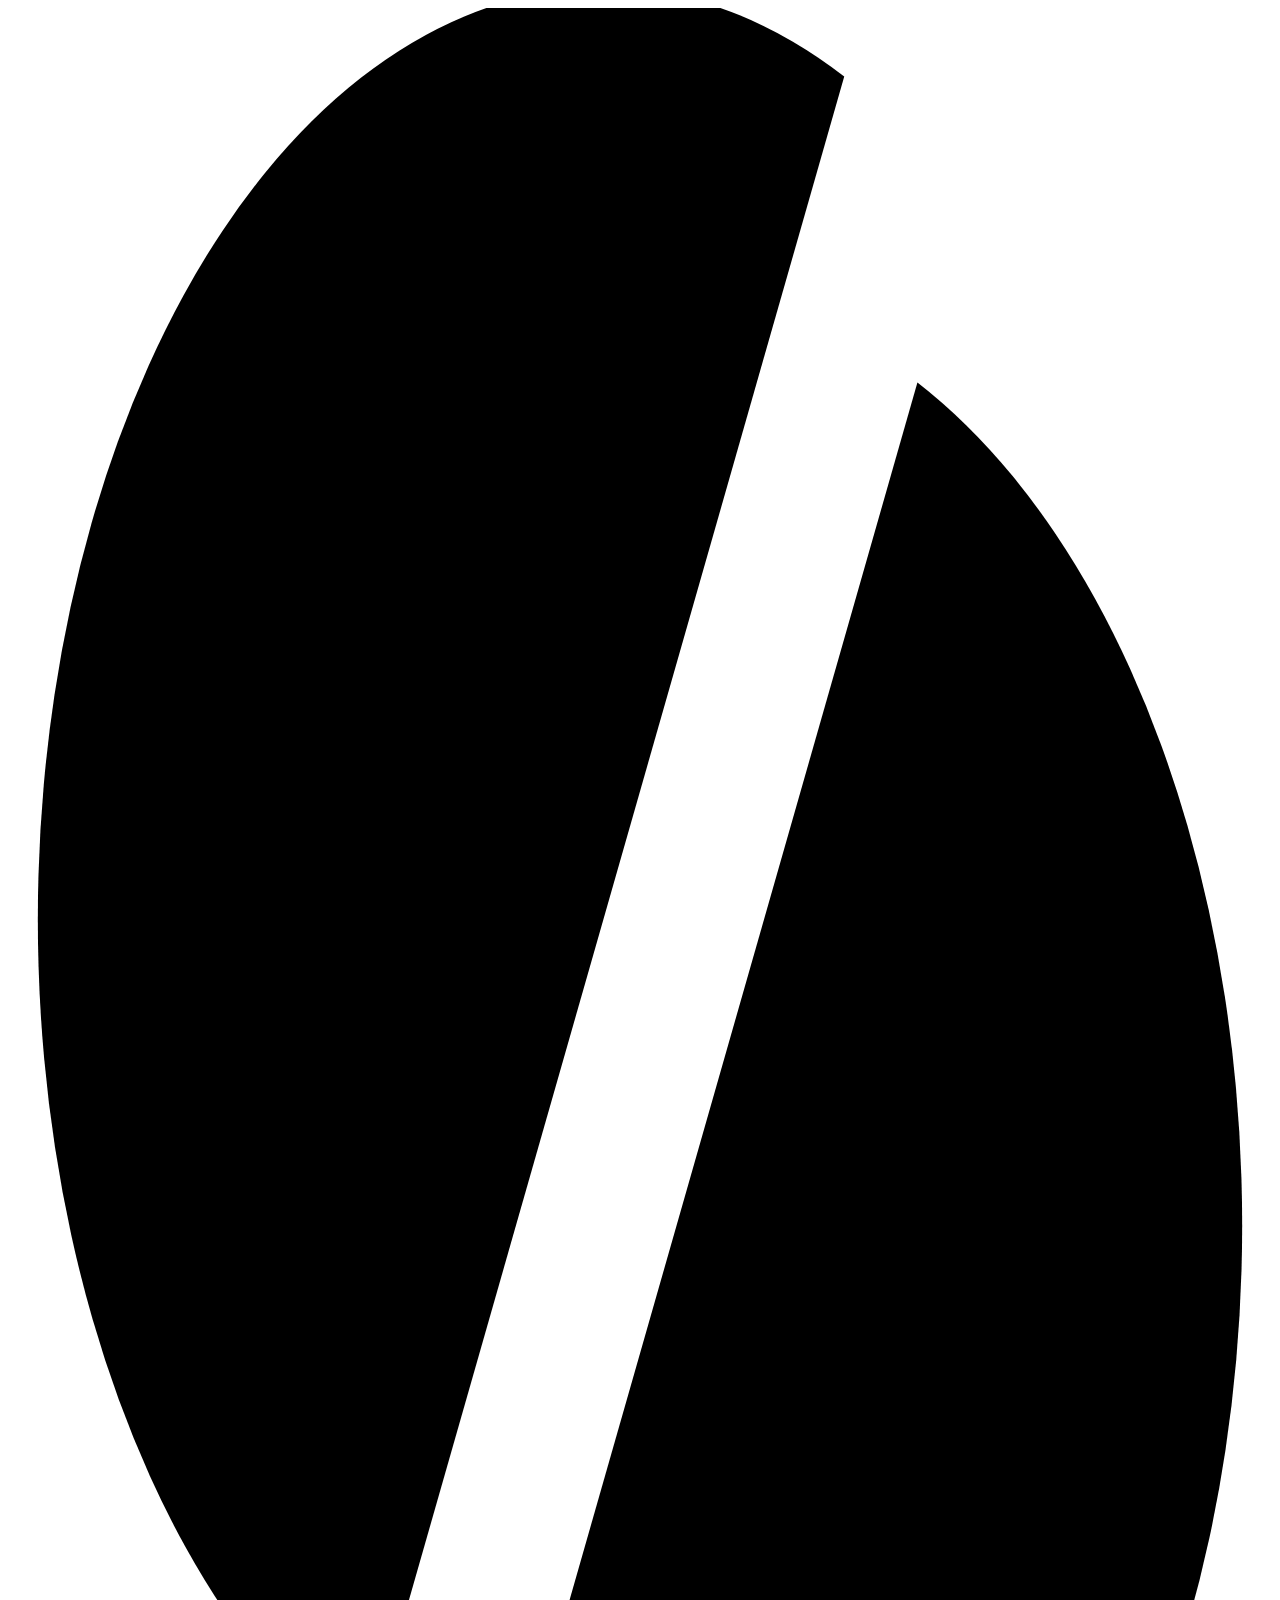
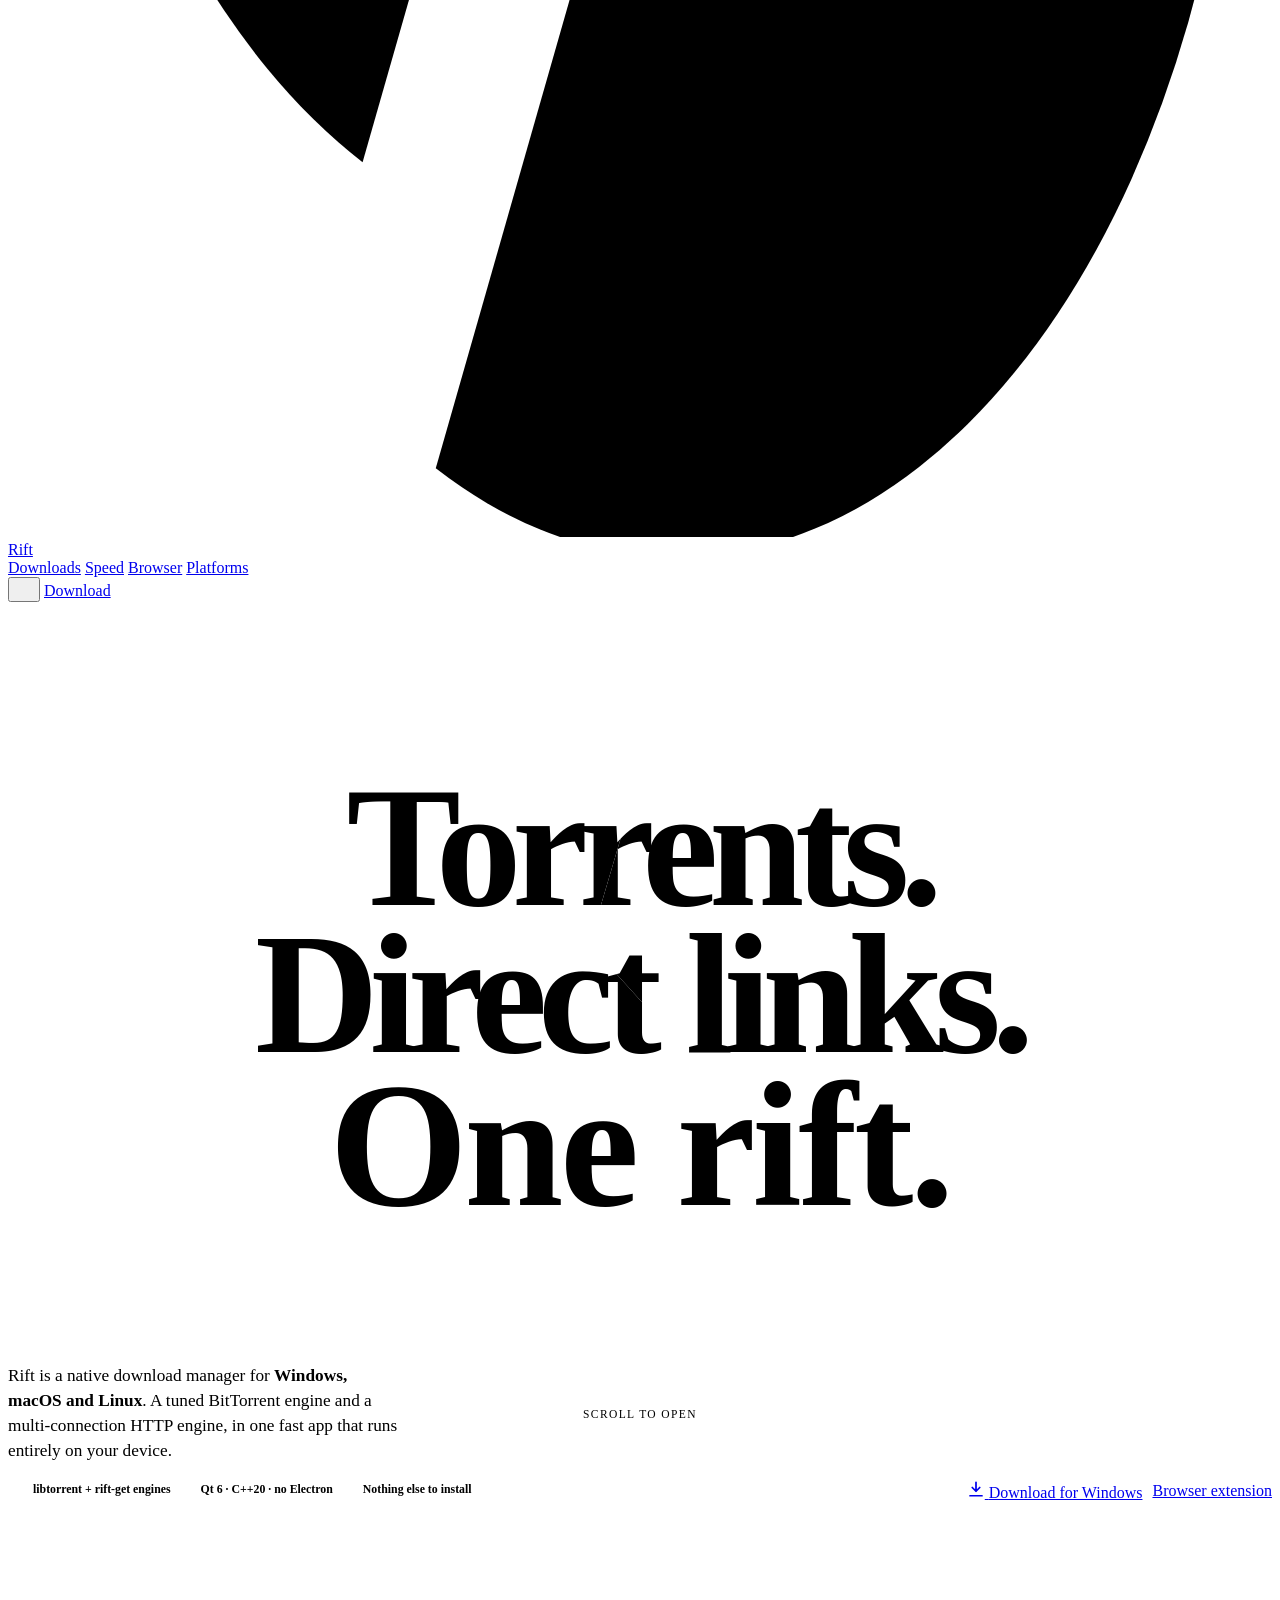
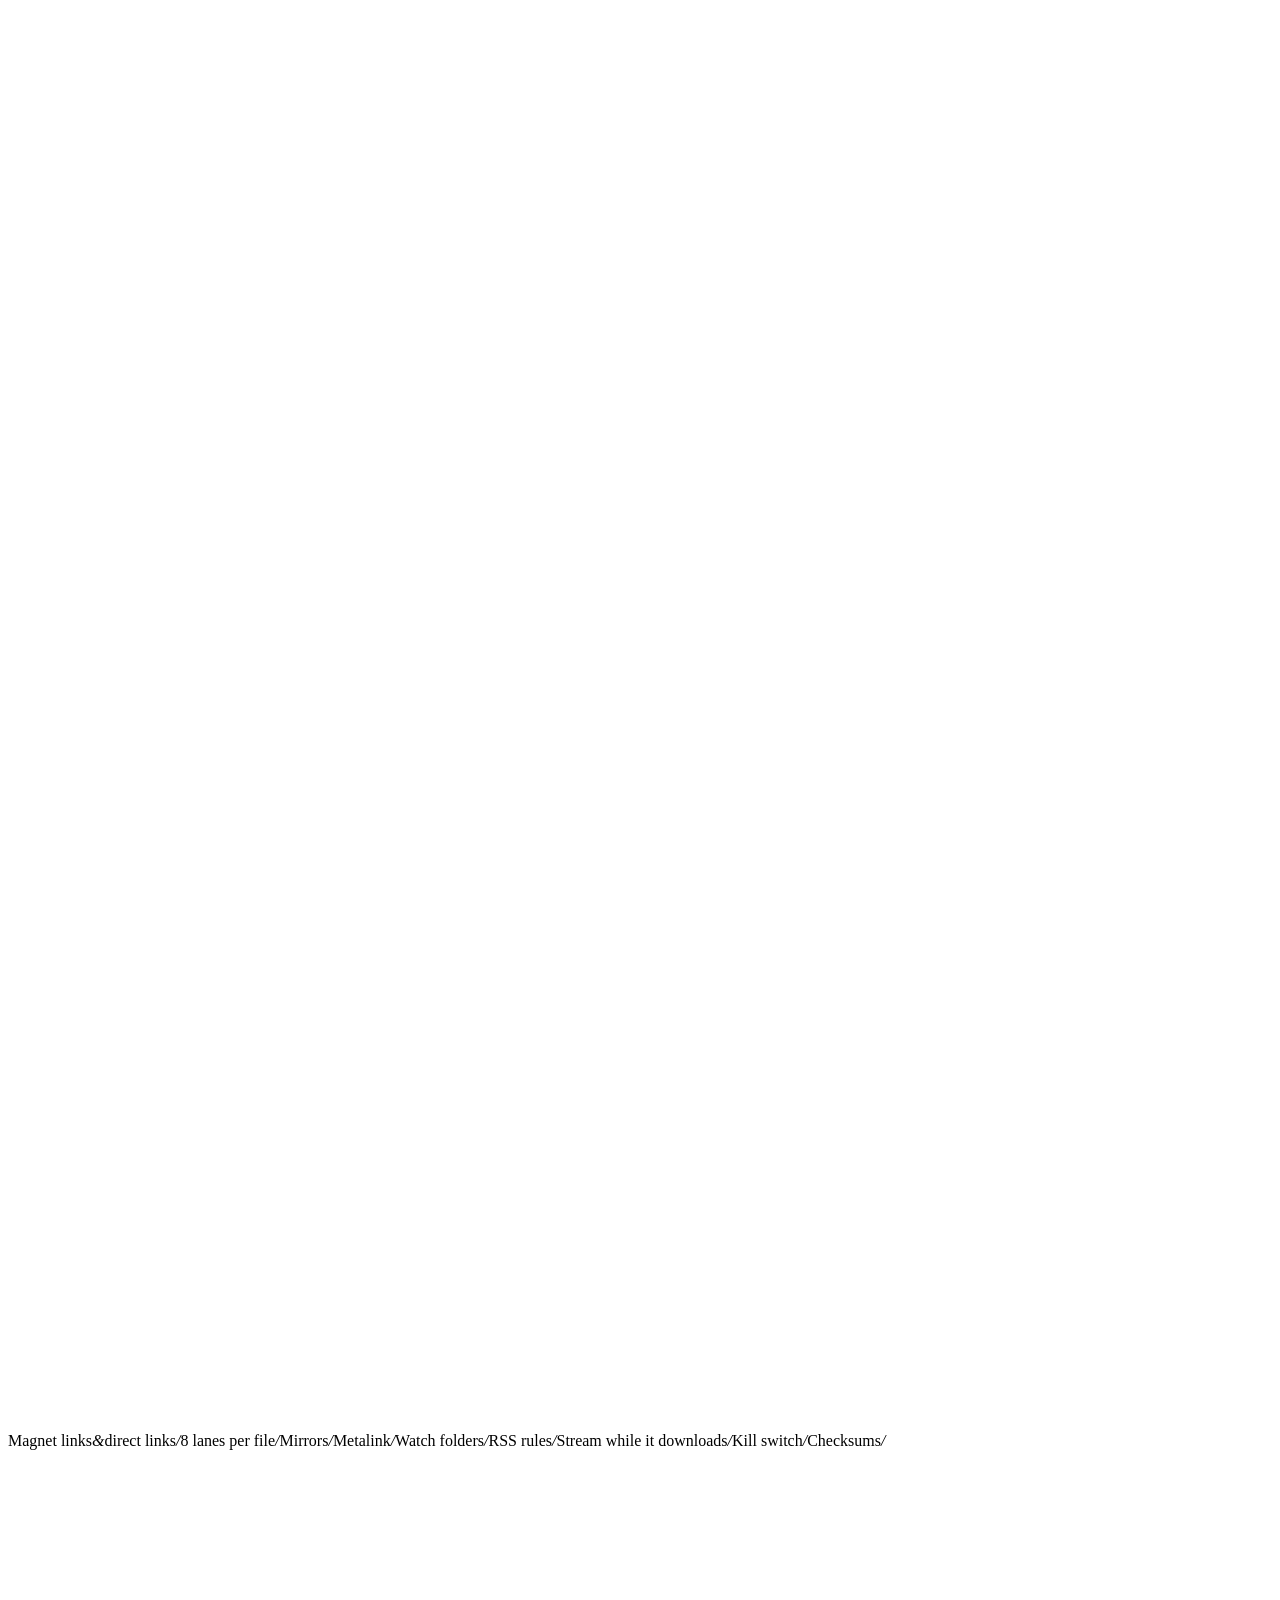
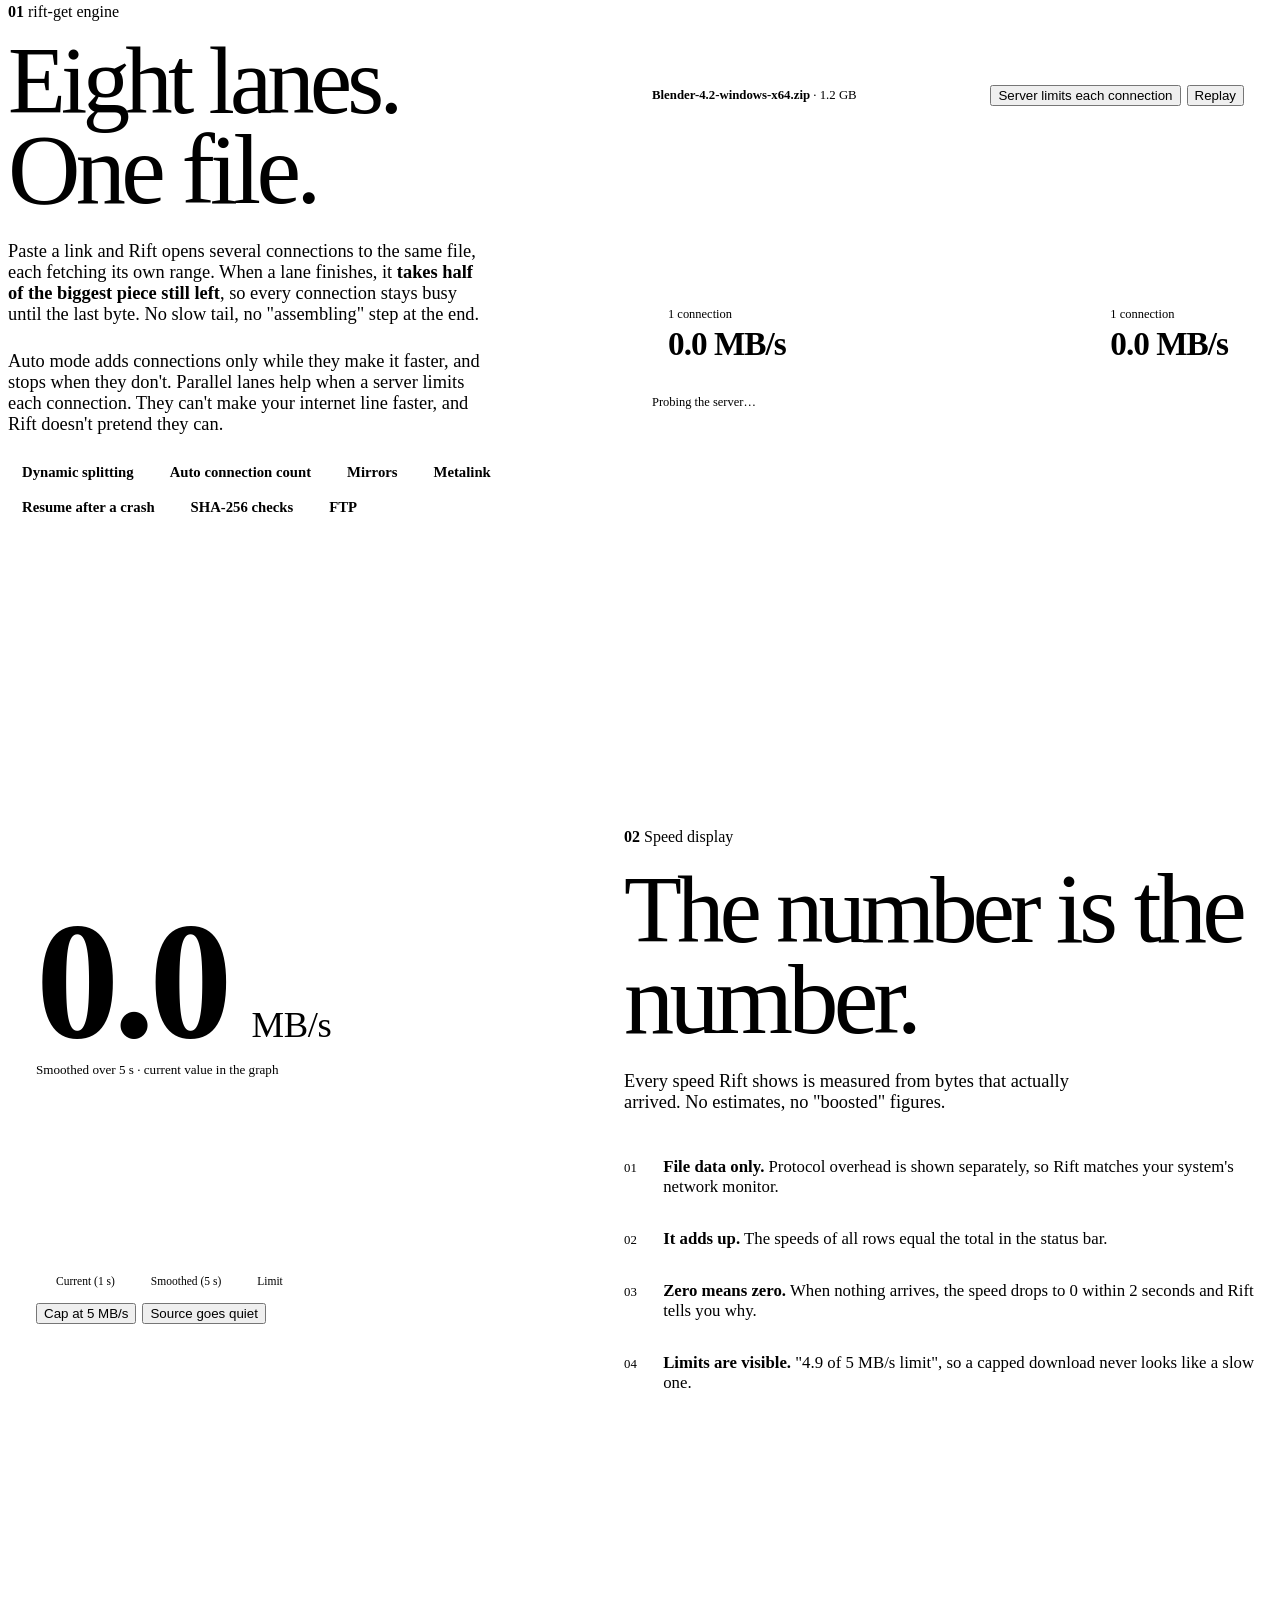
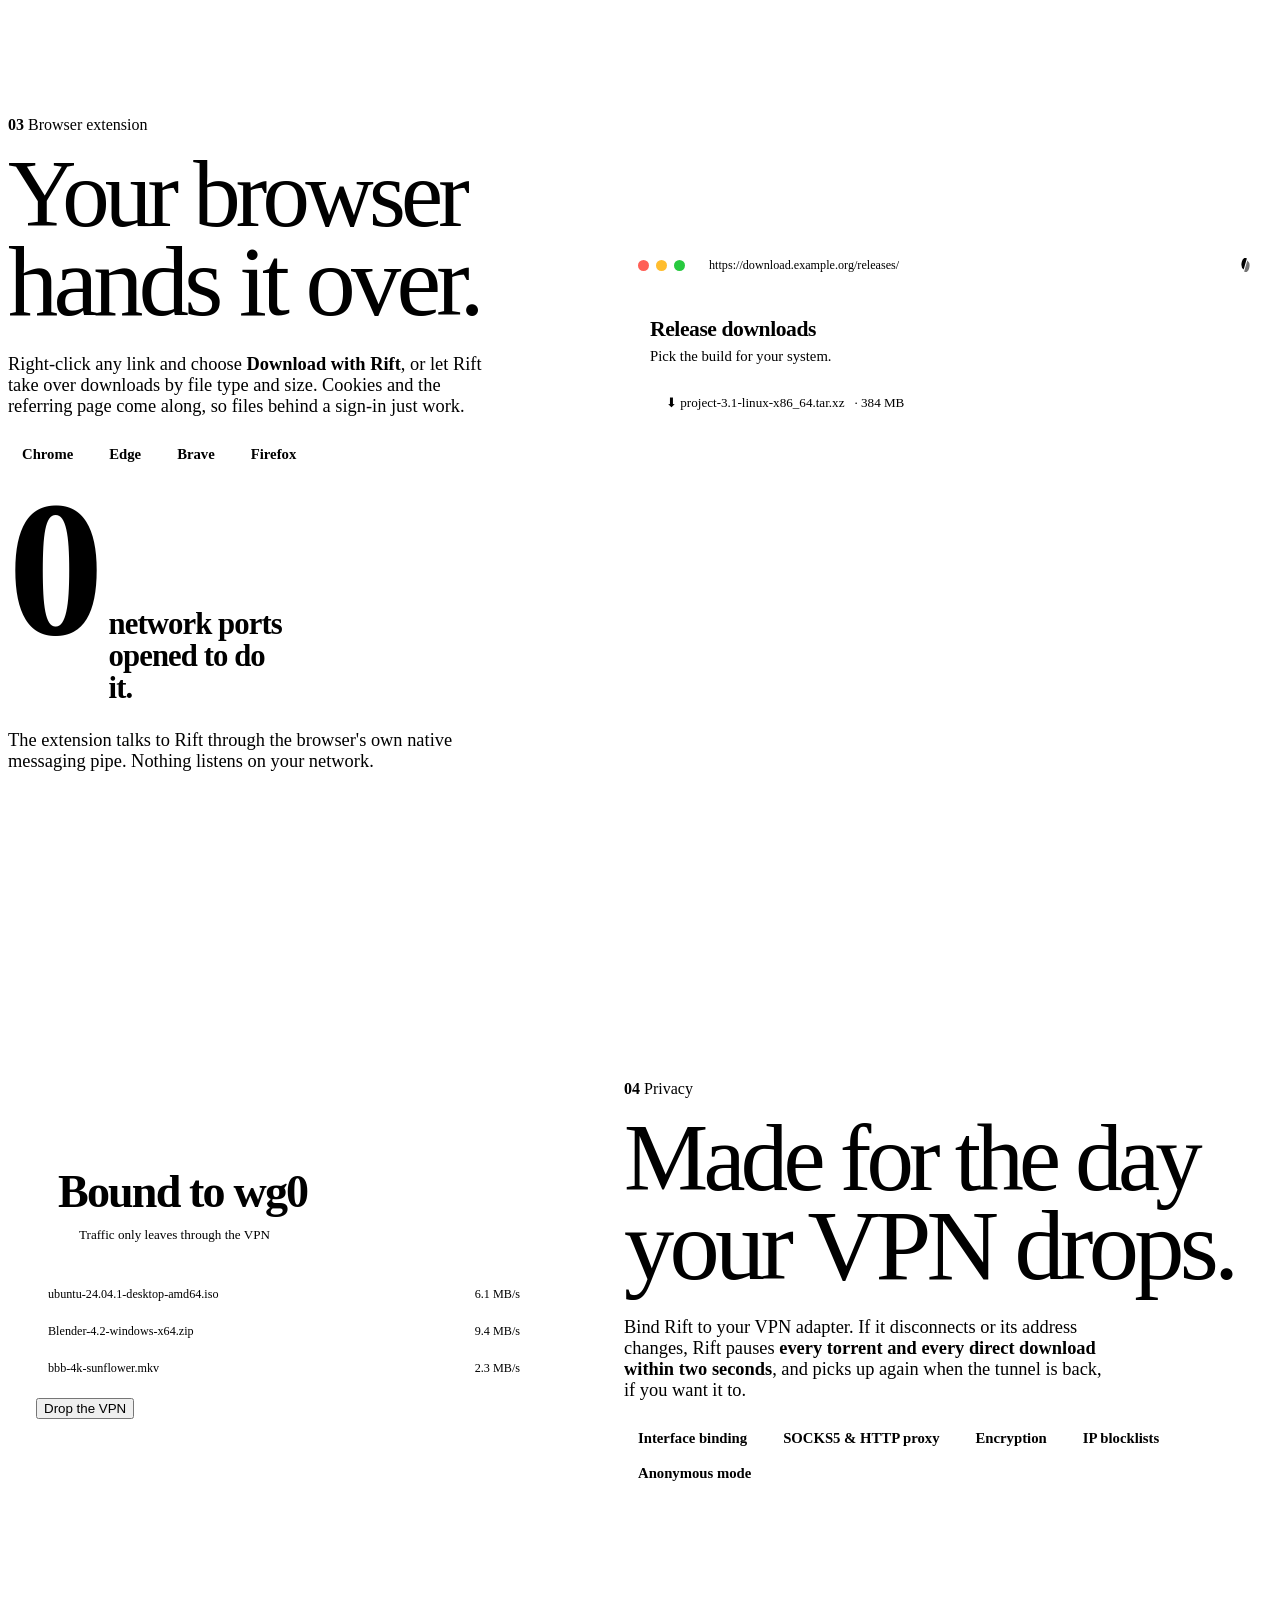
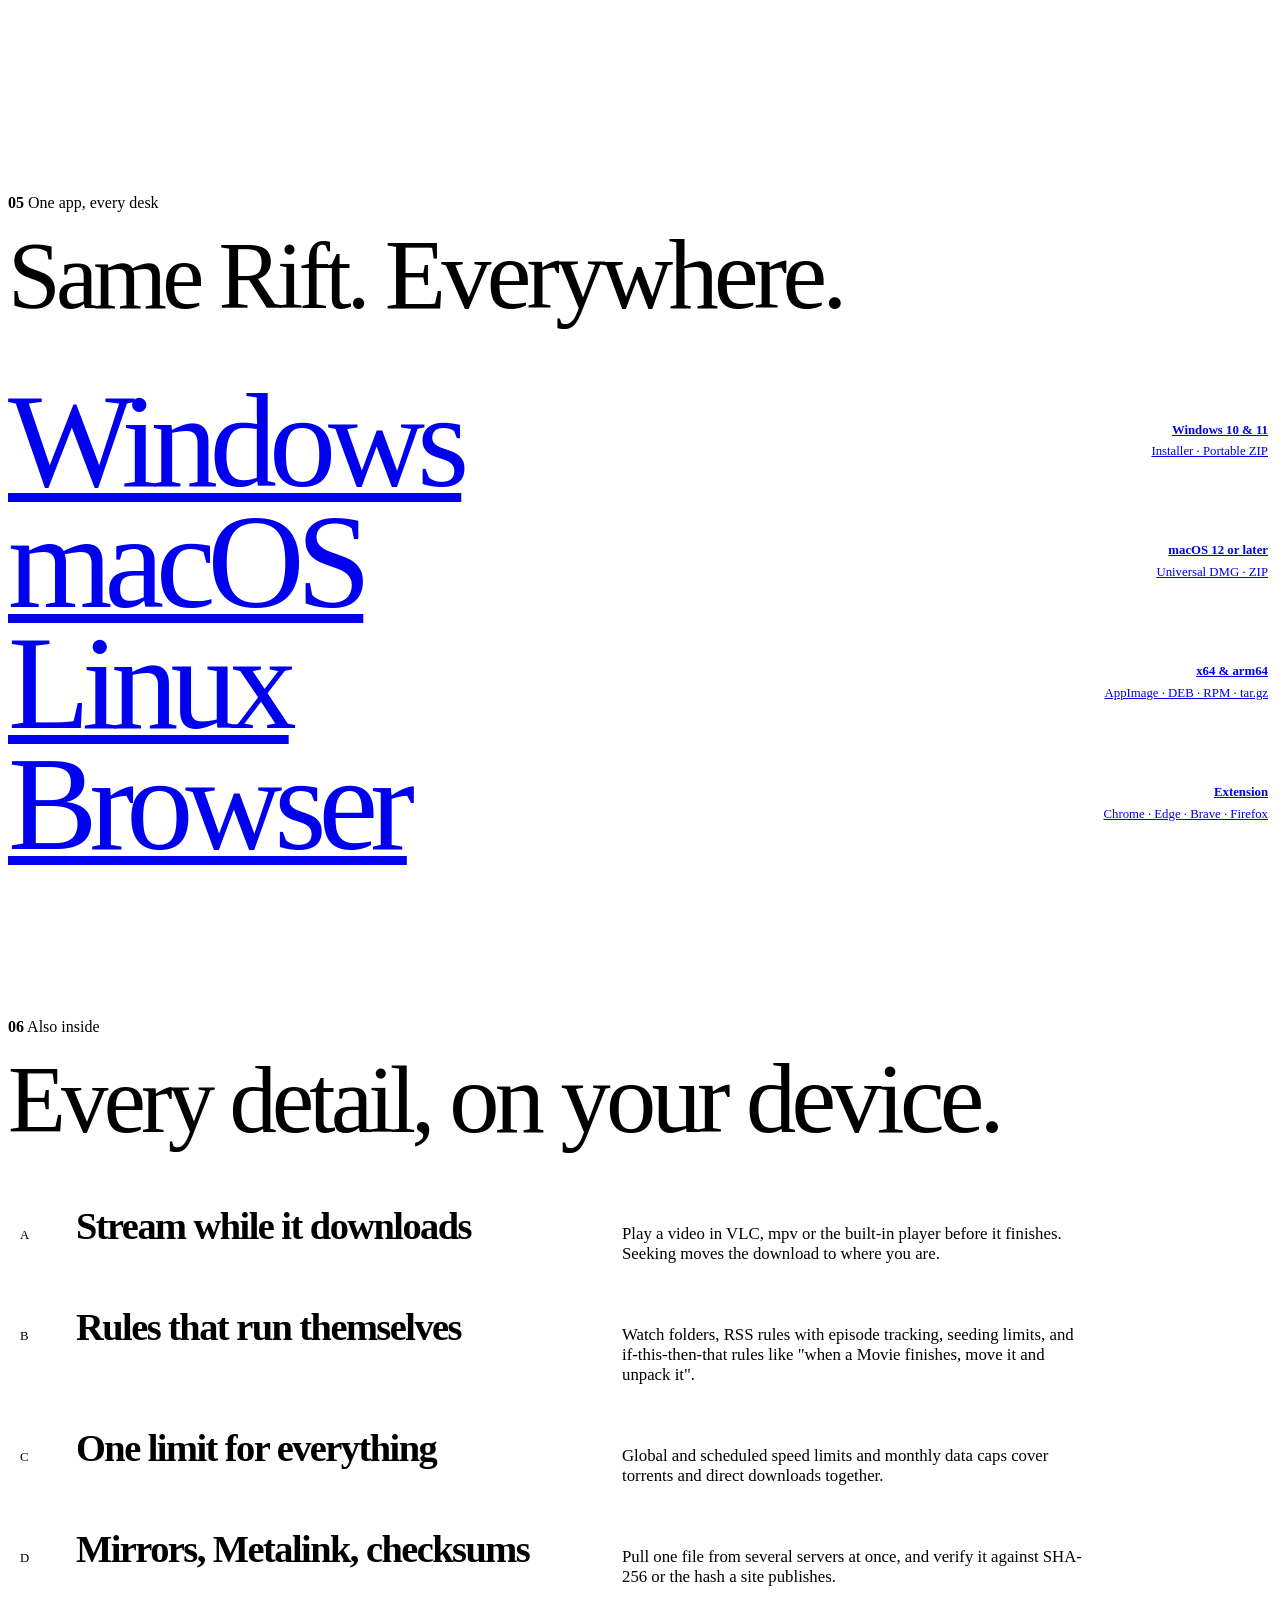
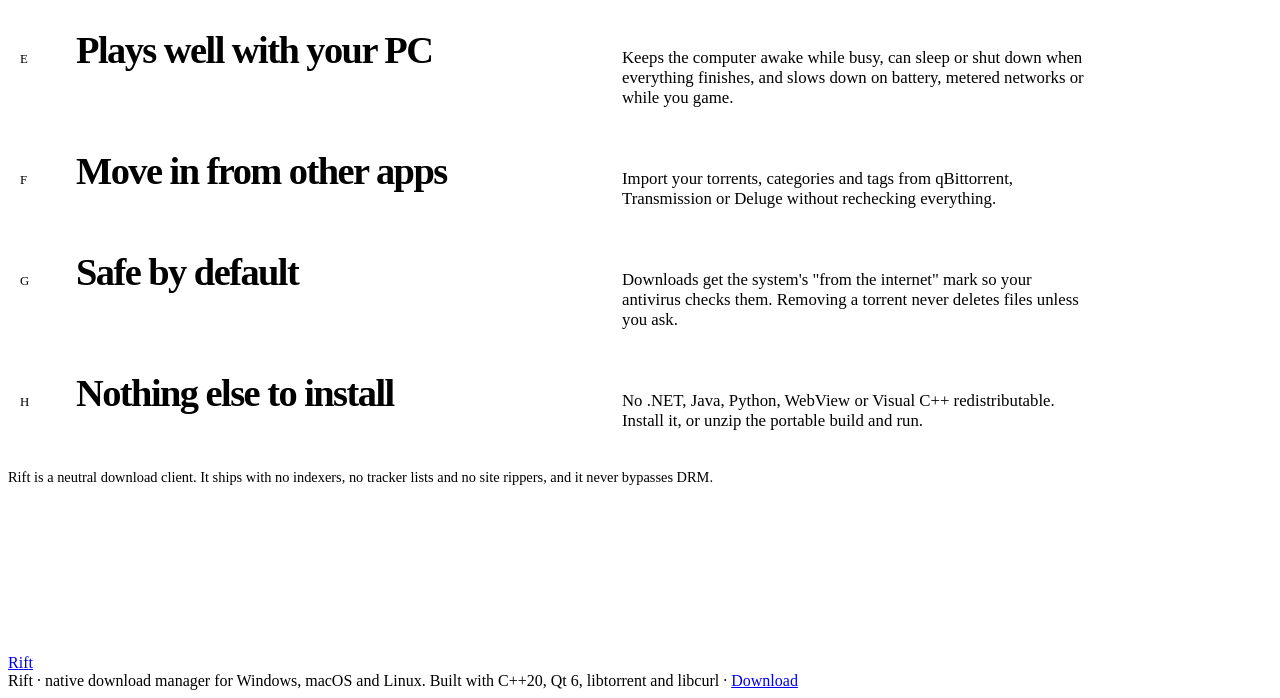
==== rift-static/index.html @ 9247fb55 "Add Rift plan, app design system, brand and Cloudflare site - PLAN.md: full product and engineering " ====
<!DOCTYPE html>
<html lang="en">
<head>
<meta charset="utf-8">
<meta name="viewport" content="width=device-width, initial-scale=1, viewport-fit=cover">
<title>Rift: Torrents and Direct Downloads, Native</title>
<meta name="description" content="Rift is a native download manager for Windows, macOS and Linux: a tuned BitTorrent client and a multi-connection HTTP downloader in one fast app that runs entirely on your device.">
<meta name="color-scheme" content="light dark">
<meta property="og:title" content="Rift: Torrents. Direct links. One rift.">
<meta property="og:description" content="A native download manager for Windows, macOS and Linux, with browser extensions for Chrome, Edge, Brave and Firefox.">
<link rel="icon" href="data:image/svg+xml,%3Csvg xmlns='http://www.w3.org/2000/svg' viewBox='0 0 64 64'%3E%3Crect width='64' height='64' rx='14' fill='%230B0A09'/%3E%3Cg transform='translate(32 32) scale(.7) translate(-32 -32)'%3E%3Cpath transform='translate(-1.1 -4.6)' d='M39.24 6.66A17 28 0 1 0 24.76 57.34Z' fill='%23EDE8DF'/%3E%3Cpath transform='translate(1.1 4.6)' d='M39.24 6.66A17 28 0 1 1 24.76 57.34Z' fill='%23C9A15E'/%3E%3C/g%3E%3C/svg%3E">
<link rel="apple-touch-icon" href="/icon-512.png">
<link rel="preconnect" href="https://fonts.googleapis.com">
<link rel="preconnect" href="https://fonts.gstatic.com" crossorigin>
<link rel="stylesheet" href="https://fonts.googleapis.com/css2?family=Bricolage+Grotesque:opsz,wdth,wght@12..96,75..100,200..800&family=Instrument+Serif:ital@0;1&family=JetBrains+Mono:wght@400;500;600;700&display=swap">
<link rel="stylesheet" href="/assets/rift.css">
<style>
/* ================= HERO: the tear ================= */
.hero{position:relative;height:270vh}
.pin{position:sticky;top:0;height:100vh;height:100svh;overflow:hidden}
.stage{position:absolute;inset:0;background:var(--void)}
#riftfx{position:absolute;inset:0;width:100%;height:100%}
.half{position:absolute;inset:0;background:var(--stone);display:flex;flex-direction:column;justify-content:center;
  will-change:transform;transition:background-color .4s var(--ease)}
.half.L{clip-path:polygon(0 0,54% 0,46% 38%,55% 52%,47% 74%,52% 100%,0 100%)}
.half.R{clip-path:polygon(54% 0,100% 0,100% 100%,52% 100%,47% 74%,55% 52%,46% 38%)}
.hl{margin:0;padding:0 var(--gut);text-align:center;font-weight:600;font-size:clamp(3.6rem,13.4vw,16rem);line-height:.86;
  letter-spacing:-.055em;font-variation-settings:"wght" 600,"wdth" 82,"opsz" 96;transform:translateY(-6vh)}
.hl .ln{display:block}
.hl .s{font-size:1.04em;letter-spacing:-.02em;color:var(--cobalt)}
.hl .s .ch{font-variation-settings:normal!important}
.crack{position:absolute;inset:0;width:100%;height:100%;pointer-events:none;overflow:visible}
.crack polyline{fill:none;stroke:var(--cobalt);stroke-width:2;vector-effect:non-scaling-stroke;stroke-linejoin:round;
  stroke-dasharray:var(--len,2000);stroke-dashoffset:var(--len,2000);
  animation:draw 1.6s .5s var(--ease) forwards}
@keyframes draw{to{stroke-dashoffset:0}}

.hero-foot{position:absolute;left:0;right:0;bottom:0;z-index:3;display:flex;justify-content:space-between;align-items:flex-end;gap:24px;flex-wrap:wrap;
  padding:0 var(--gut) clamp(22px,4vh,44px);pointer-events:none}
.hero-foot>*{pointer-events:auto}
.lede{max-width:46ch;margin:0;font-size:clamp(1.05rem,1.35vw,1.3rem);line-height:1.45}
.lede b{font-weight:700}
.hero-cta{display:flex;flex-wrap:wrap;gap:10px;align-items:center}
.hero-meta{display:flex;flex-wrap:wrap;gap:8px;margin-top:14px}
.tag{font-family:var(--mono);font-size:.74rem;font-weight:600;padding:5px 11px;border-radius:99px;border:1px solid var(--hair);background:var(--stone2);
  display:inline-flex;align-items:center;gap:7px;white-space:nowrap}
.tag i{width:7px;height:7px;border-radius:50%;background:var(--green);box-shadow:0 0 0 0 rgba(31,168,90,.6);animation:ping 2s infinite}
@keyframes ping{70%{box-shadow:0 0 0 7px rgba(31,168,90,0)}100%{box-shadow:0 0 0 0 rgba(31,168,90,0)}}
.scrollhint{position:absolute;left:50%;bottom:clamp(22px,4vh,44px);transform:translateX(-50%);z-index:3;font-family:var(--mono);font-size:.72rem;
  letter-spacing:.12em;text-transform:uppercase;color:var(--mute);display:flex;flex-direction:column;align-items:center;gap:8px}
.scrollhint span{width:1.5px;height:38px;background:linear-gradient(var(--signal),transparent);animation:drip 1.8s infinite var(--ease);transform-origin:top}
@keyframes drip{0%{transform:scaleY(0)}60%{transform:scaleY(1)}100%{transform:scaleY(1);opacity:0}}

/* ================= App window (inside the rift) ================= */
.reveal{position:absolute;left:50%;top:50%;width:min(1240px,94vw);transform:translate(-50%,-50%) scale(.7);opacity:0;z-index:1;pointer-events:none}
.reveal.live{pointer-events:auto}
.win-top{display:flex;align-items:center;gap:14px;padding:12px 16px;border-bottom:1px solid var(--void-line);background:rgba(255,255,255,.02)}
.dots{display:flex;gap:7px}.dots i{width:11px;height:11px;border-radius:50%;background:#2a2824}
.dots i:nth-child(1){background:#FF5F56}.dots i:nth-child(2){background:#FFBD2E}.dots i:nth-child(3){background:#27C93F}
.win-title{font-family:var(--mono);font-size:.8rem;color:var(--void-mute);flex:1;min-width:0;overflow:hidden;text-overflow:ellipsis;white-space:nowrap}
.win-title b{color:var(--void-text)}
.win-grid{display:grid;grid-template-columns:200px 1fr;min-height:430px}
.side{border-right:1px solid var(--void-line);padding:14px 10px;display:flex;flex-direction:column;gap:2px;font-size:.88rem}
.side h6{margin:12px 10px 6px;font-family:var(--mono);font-size:.66rem;letter-spacing:.1em;text-transform:uppercase;color:var(--void-mute);font-weight:600}
.side button{display:flex;justify-content:space-between;align-items:center;text-align:left;padding:7px 10px;border-radius:8px;color:var(--void-mute);font-weight:600;transition:background .2s,color .2s}
.side button:hover{background:rgba(255,255,255,.05);color:var(--void-text)}
.side button[aria-pressed="true"]{background:var(--cobalt);color:var(--on-accent)}
.side button em{font-style:normal;font-family:var(--mono);font-size:.72rem;opacity:.75}
.list{display:flex;flex-direction:column;min-width:0}
.thead,.row{display:grid;grid-template-columns:minmax(0,2.4fr) 92px minmax(120px,1.3fr) 150px 108px;gap:14px;align-items:center;padding:0 18px}
.thead{height:38px;font-family:var(--mono);font-size:.66rem;letter-spacing:.08em;text-transform:uppercase;color:var(--void-mute);border-bottom:1px solid var(--void-line)}
.rows{flex:1}
.row{min-height:60px;border-bottom:1px solid rgba(255,255,255,.04);font-size:.86rem;transition:background .2s,opacity .35s,transform .35s var(--ease)}
.row:hover{background:rgba(255,255,255,.03)}
.row.sel{background:rgba(214,176,114,.13)}
.row.gone{display:none}
.nm{min-width:0}
.nm b{display:block;font-weight:650;white-space:nowrap;overflow:hidden;text-overflow:ellipsis}
.nm small{display:block;font-family:var(--mono);font-size:.7rem;color:var(--void-mute);white-space:nowrap;overflow:hidden;text-overflow:ellipsis}
.kind{font-family:var(--mono);font-size:.66rem;font-weight:700;padding:3px 7px;border-radius:5px;justify-self:start;letter-spacing:.04em}
.kind.bt{background:rgba(214,176,114,.18);color:var(--cobalt)}
.kind.http{background:rgba(229,138,87,.16);color:var(--steel)}
.bar{height:6px;border-radius:99px;background:rgba(255,255,255,.08);overflow:hidden;position:relative}
.bar>i{position:absolute;inset:0 auto 0 0;border-radius:inherit;background:var(--cobalt)}
.bar.done>i{background:var(--green)}
.bar.segs{display:flex;gap:2px;background:none}
.bar.segs span{flex:1;background:rgba(255,255,255,.08);border-radius:2px;position:relative;overflow:hidden}
.bar.segs span i{position:absolute;inset:0 auto 0 0;background:var(--signal)}
.pm{display:flex;justify-content:space-between;font-family:var(--mono);font-size:.68rem;color:var(--void-mute);margin-top:5px}
.sp{font-family:var(--mono);font-size:.8rem;white-space:nowrap}
.sp .d{color:var(--green)}.sp .u{color:var(--steel);margin-left:6px}
.st{font-family:var(--mono);font-size:.68rem;font-weight:600;padding:3px 8px;border-radius:99px;border:1px solid var(--void-line);justify-self:start;white-space:nowrap}
.st.seed{color:var(--green);border-color:rgba(75,217,138,.3)}
.st.stream{color:var(--steel);border-color:rgba(255,148,102,.35)}
.st.q{color:var(--void-mute)}
.statusbar{display:flex;flex-wrap:wrap;gap:6px 22px;align-items:center;padding:10px 18px;border-top:1px solid var(--void-line);font-family:var(--mono);font-size:.74rem;color:var(--void-mute);background:rgba(255,255,255,.02)}
.statusbar b{color:var(--void-text);font-weight:600}
.statusbar .ok{display:inline-flex;gap:6px;align-items:center}
.statusbar .ok::before{content:"";width:7px;height:7px;border-radius:50%;background:var(--green)}
.statusbar .sum{margin-left:auto;color:var(--green)}

/* ================= Sections ================= */
section.blk{padding:clamp(80px,12vw,180px) 0;position:relative}
.h2{margin:18px 0 0;font-weight:300;font-size:clamp(2.8rem,7.4vw,8rem);line-height:.9;letter-spacing:-.05em;font-variation-settings:"wght" 300,"wdth" 85,"opsz" 96}
.h2 .s{font-size:1.06em;color:var(--cobalt)}
.copy{max-width:52ch;color:var(--mute);font-size:1.15rem;margin:26px 0 0}
.copy b{color:var(--ink);font-weight:650}
.two{display:grid;grid-template-columns:.92fr 1.08fr;gap:clamp(28px,5vw,80px);align-items:center}
.two.flip>:first-child{order:2}
.chips{display:flex;flex-wrap:wrap;gap:8px;margin:24px 0 0;padding:0;list-style:none}
.chips li{border:1.5px solid var(--ink);border-radius:99px;padding:5px 14px;font-weight:600;font-size:.92rem;transition:background .2s,color .2s}
.chips li:hover{background:var(--ink);color:var(--stone)}

/* ---- Lanes (segmentation) ---- */
.lanes{padding:clamp(18px,2.4vw,28px)}
.lanes-top{display:flex;justify-content:space-between;align-items:center;gap:10px;flex-wrap:wrap;margin-bottom:16px}
.lanes-top .t{font-family:var(--mono);font-size:.8rem;font-weight:600}
.lanes-top .t span{color:var(--void-mute);font-weight:400}
.lanes-ctl{display:flex;gap:6px;flex-wrap:wrap}
#laneCv{width:100%;height:150px;display:block;border-radius:10px;background:rgba(255,255,255,.03)}
.accel{margin-top:18px;display:grid;grid-template-columns:auto 1fr auto;gap:14px;align-items:center;padding:16px;border-radius:12px;background:rgba(255,255,255,.035);border:1px solid var(--void-line)}
.accel .from,.accel .to{font-family:var(--mono);font-size:.78rem;color:var(--void-mute);line-height:1.35}
.accel .from b,.accel .to b{display:block;font-family:var(--f);font-size:clamp(1.4rem,2.6vw,2.2rem);color:var(--void-text);font-weight:700;letter-spacing:-.03em;font-variation-settings:"wdth" 85}
.accel .to b{color:var(--steel)}
.accel .arrow{height:1.5px;background:linear-gradient(90deg,var(--void-mute),var(--steel));position:relative}
.accel .arrow::after{content:"";position:absolute;right:-1px;top:-4px;border:5px solid transparent;border-left:7px solid var(--steel);border-right:0}
.lane-note{margin-top:12px;font-family:var(--mono);font-size:.78rem;color:var(--void-mute);min-height:2.6em}
.lane-note b{color:var(--void-text)}
.conns{display:grid;grid-template-columns:repeat(auto-fill,minmax(96px,1fr));gap:6px;margin-top:12px}
.conns div{font-family:var(--mono);font-size:.7rem;padding:6px 8px;border-radius:7px;background:rgba(255,255,255,.03);border:1px solid var(--void-line);display:flex;justify-content:space-between;gap:6px}
.conns div i{width:8px;height:8px;border-radius:2px;align-self:center;flex:none}

/* ---- Honest speed ---- */
.speedbox{padding:clamp(18px,2.4vw,28px)}
.bign{display:flex;align-items:baseline;gap:.15em;font-size:clamp(4.5rem,13vw,11rem);line-height:.82;letter-spacing:-.035em;font-weight:700;
  font-variation-settings:"wght" var(--sw,500),"wdth" var(--sd,80),"opsz" 96;font-feature-settings:"tnum";transition:font-variation-settings .5s var(--ease)}
.bign small{font-size:.22em;letter-spacing:-.01em;color:var(--void-mute);font-weight:500}
.ctx{font-family:var(--mono);font-size:.82rem;color:var(--void-mute);margin-top:12px;min-height:1.3em}
.ctx b{color:var(--steel)}
#spCv{width:100%;height:170px;display:block;margin-top:18px}
.legend{display:flex;gap:16px;flex-wrap:wrap;font-family:var(--mono);font-size:.72rem;color:var(--void-mute);margin-top:8px}
.legend span{display:inline-flex;align-items:center;gap:6px}
.legend i{width:14px;height:2px;border-radius:2px}
.sp-ctl{display:flex;gap:6px;flex-wrap:wrap;margin-top:16px}
.rules{list-style:none;margin:28px 0 0;padding:0;border-top:1.5px solid var(--ink)}
.rules li{display:grid;grid-template-columns:3ch 1fr;gap:14px;padding:16px 0;border-bottom:1px solid var(--hair);font-size:1.05rem}
.rules li span{font-family:var(--mono);font-size:.8rem;color:var(--signal);padding-top:4px}
.rules li b{font-weight:650}

/* ---- Browser hand-off ---- */
.bw{padding:0}
.bw-top{display:flex;align-items:center;gap:10px;padding:10px 14px;border-bottom:1px solid var(--void-line)}
.url{flex:1;font-family:var(--mono);font-size:.76rem;color:var(--void-mute);background:rgba(255,255,255,.05);border-radius:99px;padding:6px 14px;white-space:nowrap;overflow:hidden;text-overflow:ellipsis}
.ext .mk .rh{fill:currentColor;opacity:.55}
.ext{width:26px;height:26px;border-radius:7px;display:grid;place-items:center;background:var(--cobalt);color:var(--on-accent);transition:transform .4s var(--spring)}
.ext.pop{transform:scale(1.3) rotate(-10deg)}
.bw-body{position:relative;padding:28px 26px 30px;min-height:300px}
.bw-body h5{margin:0 0 6px;font-size:1.35rem;font-weight:700;letter-spacing:-.02em}
.bw-body p{margin:0 0 18px;color:var(--void-mute);font-size:.92rem}
.dl-link{display:inline-flex;align-items:center;gap:10px;padding:12px 16px;border-radius:10px;background:rgba(255,255,255,.05);border:1px solid var(--void-line);font-family:var(--mono);font-size:.82rem;transition:background .3s,border-color .3s}
.dl-link.hl2{background:rgba(214,176,114,.18);border-color:var(--cobalt)}
.ctxmenu{position:absolute;min-width:230px;padding:6px;border-radius:10px;background:#131316;border:1px solid rgba(255,255,255,.1);box-shadow:0 20px 40px rgba(0,0,0,.5);
  font-size:.84rem;opacity:0;transform:scale(.92);transform-origin:0 0;transition:opacity .2s,transform .3s var(--spring);pointer-events:none}
.ctxmenu.on{opacity:1;transform:none}
.ctxmenu div{padding:7px 10px;border-radius:6px;color:var(--void-mute)}
.ctxmenu div.rift{color:var(--void-text);display:flex;align-items:center;gap:8px}
.ctxmenu div.rift.on{background:var(--cobalt);color:var(--on-accent)}
.ctxmenu hr{border:0;border-top:1px solid rgba(255,255,255,.08);margin:4px 0}
.ghost{position:absolute;width:12px;height:16px;pointer-events:none;opacity:0;transition:transform .5s var(--ease),opacity .2s}
.ghost svg{filter:drop-shadow(0 2px 4px rgba(0,0,0,.6))}
.landed{position:absolute;left:26px;right:26px;bottom:22px;padding:12px 14px;border-radius:10px;background:var(--void2);border:1px solid var(--void-line);
  display:flex;align-items:center;gap:12px;font-size:.84rem;opacity:0;transform:translateY(16px);transition:opacity .4s,transform .5s var(--spring)}
.landed.on{opacity:1;transform:none}
.landed .kind{flex:none}
.landed .bar{flex:1}
.zero{display:flex;align-items:baseline;gap:18px;margin-top:30px;flex-wrap:wrap}
.zero b{font-size:clamp(6rem,15vw,13rem);line-height:.75;font-weight:800;letter-spacing:-.07em;color:var(--cobalt);font-variation-settings:"wdth" 75,"opsz" 96}
.zero span{font-size:clamp(1.3rem,2.4vw,2rem);font-weight:600;letter-spacing:-.03em;line-height:1.05;max-width:12ch}

/* ---- Kill switch ---- */
.ks{padding:clamp(18px,2.4vw,28px)}
.ks-state{padding:22px;border-radius:14px;border:1px solid var(--void-line);background:rgba(255,255,255,.03);transition:background .4s,border-color .4s}
.ks.drop .ks-state{background:rgba(229,138,87,.09);border-color:var(--signal)}
.ks-t{font-size:clamp(1.8rem,3.6vw,3rem);font-weight:750;letter-spacing:-.04em;line-height:1;font-variation-settings:"wdth" 85;transition:color .3s}
.ks.drop .ks-t{color:var(--steel)}
.ks-m{display:flex;align-items:center;gap:10px;margin-top:12px;font-family:var(--mono);font-size:.82rem;color:var(--void-mute)}
.ks-m i{width:11px;height:11px;border-radius:50%;background:var(--green);transition:background .3s}
.ks.drop .ks-m i{background:var(--signal)}
.ks-rows{margin-top:14px;display:flex;flex-direction:column;gap:6px}
.ks-rows div{display:flex;justify-content:space-between;font-family:var(--mono);font-size:.76rem;padding:8px 12px;border-radius:8px;background:rgba(255,255,255,.03);transition:opacity .3s,color .3s}
.ks.drop .ks-rows div{color:var(--void-mute)}
.ks-rows div em{font-style:normal}
.ks-ctl{display:flex;gap:8px;margin-top:14px;align-items:center;flex-wrap:wrap}
.ks-ctl small{font-family:var(--mono);font-size:.74rem;color:var(--void-mute)}

/* ---- Platforms ---- */
.plat{border-top:1.5px solid var(--ink)}
.prow{display:grid;grid-template-columns:1fr auto;align-items:center;gap:20px;padding:clamp(10px,1.6vw,20px) var(--gut);border-bottom:1.5px solid var(--ink);position:relative;overflow:hidden;isolation:isolate}
.prow::before{content:"";position:absolute;inset:0;background:var(--ink);transform:scaleY(0);transform-origin:bottom;transition:transform .55s var(--ease);z-index:-1}
.prow:hover::before,.prow:focus-visible::before{transform:none}
.prow:hover,.prow:focus-visible{color:var(--stone)}
.pname{font-size:clamp(3rem,10.5vw,11rem);line-height:.9;letter-spacing:-.06em;font-weight:500;font-variation-settings:"wght" 500,"wdth" 75,"opsz" 96;
  transition:font-variation-settings .6s var(--ease),transform .6s var(--ease)}
.prow:hover .pname,.prow:focus-visible .pname{font-variation-settings:"wght" 800,"wdth" 100,"opsz" 96;transform:translateX(1.5vw)}
.pmeta{text-align:right;font-family:var(--mono);font-size:.8rem;line-height:1.7;color:var(--mute);transition:color .3s;padding-right:4px}
.prow:hover .pmeta,.prow:focus-visible .pmeta{color:var(--stone)}
.pmeta b{display:block;color:var(--signal);font-weight:700}
.parrow{position:absolute;right:var(--gut);top:50%;font-size:2rem;transform:translate(40px,-50%);opacity:0;transition:transform .5s var(--ease),opacity .3s}

/* ---- Index rows ---- */
.idx{margin-top:40px;border-top:1.5px solid var(--ink)}
.ir{display:grid;grid-template-columns:4ch minmax(0,.9fr) minmax(0,1.1fr);gap:24px;align-items:baseline;padding:22px 12px;border-bottom:1px solid var(--hair);
  transition:background .35s,color .35s,padding .5s var(--ease)}
.ir:hover{background:var(--ink);color:var(--stone);padding-left:28px}
.ir span{font-family:var(--mono);font-size:.8rem;color:var(--signal)}
.ir dt{font-size:clamp(1.5rem,3vw,2.7rem);font-weight:650;letter-spacing:-.04em;line-height:1;font-variation-settings:"wdth" 85}
.ir dd{margin:0;font-size:1.05rem;max-width:56ch}
.ir:hover dd{color:var(--stone)}

.fineprint{color:var(--mute);font-size:.9rem;margin-top:16px}

/* ================= Responsive ================= */
@media (max-width:1020px){
  .two,.two.flip{grid-template-columns:1fr}
  .two.flip>:first-child{order:0}
  .win-grid{grid-template-columns:1fr}
  .side{flex-direction:row;overflow-x:auto;border-right:0;border-bottom:1px solid var(--void-line);scrollbar-width:none}
  .side h6{display:none}
  .side button{flex:none;gap:8px}
  .thead,.row{grid-template-columns:minmax(0,1fr) 120px;padding:0 12px}
  .thead>:nth-child(2),.thead>:nth-child(4),.thead>:nth-child(5),.row>.kind,.row>.st{display:none}
  .row>.sp{grid-column:2;text-align:right}
  .row>.pg{grid-column:1/-1;margin-bottom:10px}
  .ir{grid-template-columns:1fr;gap:6px}
}
@media (max-width:640px){
  .hero{height:220vh}
  .hl{font-size:17.5vw;transform:translateY(-20vh)}
  .hero-meta{display:none}
  .lede{font-size:1rem}
  .hero-cta .pill.lg{padding:12px 20px;font-size:1rem}
  .reveal{width:calc(100vw - 24px)}
  .win-grid{min-height:0}
  .nm small,.pm,.statusbar .ok,.statusbar .sum{display:none}
  .row{min-height:0;padding-top:10px}
  .row:nth-child(n+5){display:none}
  .scrollhint{display:none}
  .pmeta{display:none}
  .accel{grid-template-columns:1fr}
  .accel .arrow{display:none}
}
/* Reduced motion: no tear, plain stacked hero */
.hero.static{height:auto}
.hero.static .pin{position:relative;height:auto;overflow:visible}
.hero.static .stage{position:relative;background:none;padding:120px 0 40px}
.hero.static #riftfx,.hero.static .half.R,.hero.static .crack,.hero.static .scrollhint{display:none}
.hero.static .half.L{position:relative;clip-path:none;padding:40px 0}
.hero.static .hl{transform:none}
.hero.static .hero-foot{position:relative;padding-bottom:40px}
.hero.static .reveal{position:relative;left:auto;top:auto;transform:none;opacity:1;margin:0 auto;pointer-events:auto}
</style>
</head>
<body>
<div class="grain" aria-hidden="true"></div>
<div id="tear" aria-hidden="true"><i></i><i></i></div>

<header class="nav">
  <a class="logo" href="/" aria-label="Rift home">
    <svg class="mk" viewBox="13 0 38 64" aria-hidden="true"><path class="lh" transform="translate(-1.1 -4.6)" d="M39.24 6.66A17 28 0 1 0 24.76 57.34Z"/><path class="rh" transform="translate(1.1 4.6)" d="M39.24 6.66A17 28 0 1 1 24.76 57.34Z"/></svg>
    Rift
  </a>
  <nav class="nav-links" aria-label="Sections">
    <a class="lk" href="#lanes">Downloads</a>
    <a class="lk" href="#honest">Speed</a>
    <a class="lk" href="#browser">Browser</a>
    <a class="lk" href="#everywhere">Platforms</a>
  </nav>
  <div class="nav-act">
    <button class="pill ico" id="themeToggle" type="button" aria-label="Switch light or dark theme">
      <svg id="themeIcon" width="16" height="16" viewBox="0 0 24 24" fill="none" stroke="currentColor" stroke-width="2" stroke-linecap="round" stroke-linejoin="round"></svg>
    </button>
    <a class="pill hot" href="/download" data-go>Download</a>
  </div>
</header>

<main>
<!-- ================= HERO ================= -->
<section class="hero" id="hero" aria-label="Introduction">
  <div class="pin">
    <div class="stage">
      <canvas id="riftfx" aria-hidden="true"></canvas>

      <!-- The app, waiting inside the rift -->
      <div class="reveal" id="reveal">
        <div class="void" role="region" aria-label="Preview of the Rift app">
          <div class="win-top">
            <div class="dots" aria-hidden="true"><i></i><i></i><i></i></div>
            <div class="win-title"><b>Rift</b> &nbsp;·&nbsp; <span id="wtCount">5</span> downloads &nbsp;·&nbsp; torrents and direct links in one list</div>
            <button class="vbtn" id="addBtn" type="button">+ Add link</button>
          </div>
          <div class="win-grid">
            <div class="side" role="group" aria-label="Filters">
              <h6>Show</h6>
              <button type="button" data-f="all" aria-pressed="true">All <em data-c="all">5</em></button>
              <button type="button" data-f="active" aria-pressed="false">Active <em data-c="active">0</em></button>
              <button type="button" data-f="seed" aria-pressed="false">Seeding <em data-c="seed">0</em></button>
              <h6>Type</h6>
              <button type="button" data-f="bt" aria-pressed="false">Torrents <em data-c="bt">0</em></button>
              <button type="button" data-f="http" aria-pressed="false">Direct links <em data-c="http">0</em></button>
              <h6>Category</h6>
              <button type="button" data-f="cat:Video" aria-pressed="false">Video <em data-c="cat:Video">0</em></button>
              <button type="button" data-f="cat:Programs" aria-pressed="false">Programs <em data-c="cat:Programs">0</em></button>
              <button type="button" data-f="cat:ISO" aria-pressed="false">ISO <em data-c="cat:ISO">0</em></button>
            </div>
            <div class="list">
              <div class="thead" aria-hidden="true"><span>Name</span><span>Type</span><span>Progress</span><span>Speed</span><span>Status</span></div>
              <div class="rows" id="rows"></div>
              <div class="statusbar">
                <span>↓ <b id="sbDown">0</b> of <b>20 MB/s</b> limit</span>
                <span>↑ <b id="sbUp">0</b></span>
                <span class="ok">Port open · DHT 412 nodes</span>
                <span>VPN: <b>wg0</b></span>
                <span class="sum" id="sbSum">rows add up to the total ✓</span>
              </div>
            </div>
          </div>
        </div>
      </div>

      <div class="half L">
        <h1 class="hl" id="hlL" aria-label="Torrents. Direct links. One rift.">
          <span class="ln" data-split data-manual data-kin="600,82" data-peak="800,100" data-radius="300">Torrents.</span>
          <span class="ln" data-split data-manual data-offset="9" data-kin="600,82" data-peak="800,100" data-radius="300">Direct links.</span>
          <span class="ln" data-split data-manual data-offset="21"><span class="s">One rift.</span></span>
        </h1>
      </div>
      <div class="half R" aria-hidden="true">
        <div class="hl" id="hlR">
          <span class="ln" data-split data-manual>Torrents.</span>
          <span class="ln" data-split data-manual data-offset="9">Direct links.</span>
          <span class="ln" data-split data-manual data-offset="21"><span class="s">One rift.</span></span>
        </div>
      </div>
      <svg class="crack" id="crack" viewBox="0 0 100 100" preserveAspectRatio="none" aria-hidden="true"><polyline points="54,0 46,38 55,52 47,74 52,100"/></svg>
    </div>

    <div class="hero-foot" id="heroFoot">
      <div class="rv in" style="--d:.9s">
        <p class="lede">Rift is a native download manager for <b>Windows, macOS and Linux</b>. A tuned BitTorrent engine and a multi-connection HTTP engine, in one fast app that runs entirely on your device.</p>
        <div class="hero-meta">
          <span class="tag"><i></i>libtorrent + rift-get engines</span>
          <span class="tag">Qt 6 · C++20 · no Electron</span>
          <span class="tag">Nothing else to install</span>
        </div>
      </div>
      <div class="hero-cta rv in" style="--d:1.05s">
        <a class="pill hot lg" href="/download" data-go id="heroDl">
          <svg width="18" height="18" viewBox="0 0 24 24" fill="none" stroke="currentColor" stroke-width="2.3" stroke-linecap="round" stroke-linejoin="round"><path d="M12 3v12m0 0-5-5m5 5 5-5M4 21h16"/></svg>
          <span id="heroDlLabel">Download for Windows</span>
        </a>
        <a class="pill lg" href="/download#browser" data-go>Browser extension</a>
      </div>
    </div>
    <div class="scrollhint" id="scrollhint" aria-hidden="true">Scroll to open<span></span></div>
  </div>
</section>

<!-- ================= MARQUEE ================= -->
<div class="mq" aria-hidden="true"><div class="mq-track">
  <span>Magnet links</span><i>&amp;</i><span>direct links</span><i>/</i><span>8 lanes per file</span><i>/</i><span>Mirrors</span><i>/</i><span>Metalink</span><i>/</i><span>Watch folders</span><i>/</i><span>RSS rules</span><i>/</i><span>Stream while it downloads</span><i>/</i><span>Kill switch</span><i>/</i><span>Checksums</span><i>/</i>
</div></div>

<div class="wrap">
<!-- ================= LANES ================= -->
<section class="blk" id="lanes">
  <div class="two">
    <div>
      <span class="eyebrow rv"><b>01</b> rift-get engine</span>
      <h2 class="h2" data-split>Eight lanes. <span class="s">One file.</span></h2>
      <p class="copy rv">Paste a link and Rift opens several connections to the same file, each fetching its own range. When a lane finishes, it <b>takes half of the biggest piece still left</b>, so every connection stays busy until the last byte. No slow tail, no "assembling" step at the end.</p>
      <p class="copy rv">Auto mode adds connections only while they make it faster, and stops when they don't. Parallel lanes help when a server limits each connection. They can't make your internet line faster, and Rift doesn't pretend they can.</p>
      <ul class="chips rv"><li>Dynamic splitting</li><li>Auto connection count</li><li>Mirrors</li><li>Metalink</li><li>Resume after a crash</li><li>SHA-256 checks</li><li>FTP</li></ul>
    </div>
    <div class="void lanes rv" aria-label="Simulation of a segmented download">
      <div class="lanes-top">
        <span class="t">Blender-4.2-windows-x64.zip <span>· 1.2 GB</span></span>
        <div class="lanes-ctl">
          <button class="vbtn" id="lThrottle" type="button" aria-pressed="true">Server limits each connection</button>
          <button class="vbtn" id="lReplay" type="button">Replay</button>
        </div>
      </div>
      <canvas id="laneCv" role="img" aria-label="Each colored band is one connection downloading its own part of the file"></canvas>
      <div class="accel" aria-live="polite">
        <div class="from">1 connection<b id="aFrom">0.0 MB/s</b></div>
        <div class="arrow" aria-hidden="true"></div>
        <div class="to"><span id="aToN">1 connection</span><b id="aTo">0.0 MB/s</b></div>
      </div>
      <div class="lane-note" id="lNote">Probing the server…</div>
      <div class="conns" id="conns"></div>
    </div>
  </div>
</section>

<!-- ================= HONEST SPEED ================= -->
<section class="blk" id="honest">
  <div class="two flip">
    <div>
      <span class="eyebrow rv"><b>02</b> Speed display</span>
      <h2 class="h2" data-split>The number <span class="s">is the number.</span></h2>
      <p class="copy rv">Every speed Rift shows is measured from bytes that actually arrived. No estimates, no "boosted" figures.</p>
      <ol class="rules rv">
        <li><span>01</span><div><b>File data only.</b> Protocol overhead is shown separately, so Rift matches your system's network monitor.</div></li>
        <li><span>02</span><div><b>It adds up.</b> The speeds of all rows equal the total in the status bar.</div></li>
        <li><span>03</span><div><b>Zero means zero.</b> When nothing arrives, the speed drops to 0 within 2 seconds and Rift tells you why.</div></li>
        <li><span>04</span><div><b>Limits are visible.</b> "4.9 of 5 MB/s limit", so a capped download never looks like a slow one.</div></li>
      </ol>
    </div>
    <div class="void speedbox rv">
      <div class="bign" id="bign" aria-live="off"><span id="bigv">0.0</span><small>MB/s</small></div>
      <div class="ctx" id="ctx">Smoothed over 5 s · current value in the graph</div>
      <canvas id="spCv" role="img" aria-label="Graph of current and smoothed download speed"></canvas>
      <div class="legend"><span><i style="background:var(--cobalt)"></i>Current (1 s)</span><span><i style="background:var(--steel)"></i>Smoothed (5 s)</span><span><i style="background:rgba(255,255,255,.35)"></i>Limit</span></div>
      <div class="sp-ctl">
        <button class="vbtn" id="spLimit" type="button" aria-pressed="false">Cap at 5 MB/s</button>
        <button class="vbtn" id="spStop" type="button" aria-pressed="false">Source goes quiet</button>
      </div>
    </div>
  </div>
</section>

<!-- ================= BROWSER ================= -->
<section class="blk" id="browser">
  <div class="two">
    <div>
      <span class="eyebrow rv"><b>03</b> Browser extension</span>
      <h2 class="h2" data-split>Your browser <span class="s">hands it over.</span></h2>
      <p class="copy rv">Right-click any link and choose <b>Download with Rift</b>, or let Rift take over downloads by file type and size. Cookies and the referring page come along, so files behind a sign-in just work.</p>
      <ul class="chips rv"><li>Chrome</li><li>Edge</li><li>Brave</li><li>Firefox</li></ul>
      <div class="zero rv"><b>0</b><span>network ports opened to do it.</span></div>
      <p class="copy rv">The extension talks to Rift through the browser's own native messaging pipe. Nothing listens on your network.</p>
    </div>
    <div class="void bw rv" id="bw" aria-label="Animation of a browser download handed to Rift">
      <div class="bw-top">
        <div class="dots" aria-hidden="true"><i></i><i></i><i></i></div>
        <div class="url">https://download.example.org/releases/</div>
        <div class="ext" id="ext" aria-hidden="true"><svg class="mk" viewBox="13 0 38 64" width="11" height="14" aria-hidden="true"><path class="lh" transform="translate(-1.1 -4.6)" d="M39.24 6.66A17 28 0 1 0 24.76 57.34Z"/><path class="rh" transform="translate(1.1 4.6)" d="M39.24 6.66A17 28 0 1 1 24.76 57.34Z"/></svg></div>
      </div>
      <div class="bw-body" id="bwBody">
        <h5>Release downloads</h5>
        <p>Pick the build for your system.</p>
        <span class="dl-link" id="dlLink">⬇ project-3.1-linux-x86_64.tar.xz <span style="color:var(--void-mute)">· 384 MB</span></span>
        <div class="ctxmenu" id="ctxm" aria-hidden="true">
          <div>Open link in new tab</div><div>Save link as…</div><div>Copy link address</div><hr>
          <div class="rift" id="ctxRift"><svg class="mk" viewBox="13 0 38 64" width="10" height="13" aria-hidden="true"><path class="lh" transform="translate(-1.1 -4.6)" d="M39.24 6.66A17 28 0 1 0 24.76 57.34Z"/><path class="rh" transform="translate(1.1 4.6)" d="M39.24 6.66A17 28 0 1 1 24.76 57.34Z"/></svg>Download with Rift</div>
        </div>
        <div class="ghost" id="ghost" aria-hidden="true"><svg viewBox="0 0 12 16" width="14" height="18"><path d="M1 1v12l3.2-3 2.3 5 2-.9-2.3-4.9H11z" fill="#fff" stroke="#000" stroke-width="1"/></svg></div>
        <div class="landed" id="landed"><span class="kind http">HTTP</span><span style="white-space:nowrap">project-3.1-linux…</span><div class="bar segs" id="landBar"></div><span class="mono" id="landSp" style="font-size:.74rem;color:var(--green)">0.0 MB/s</span></div>
      </div>
    </div>
  </div>
</section>

<!-- ================= KILL SWITCH ================= -->
<section class="blk" id="privacy">
  <div class="two flip">
    <div>
      <span class="eyebrow rv"><b>04</b> Privacy</span>
      <h2 class="h2" data-split>Made for the day <span class="s">your VPN drops.</span></h2>
      <p class="copy rv">Bind Rift to your VPN adapter. If it disconnects or its address changes, Rift pauses <b>every torrent and every direct download within two seconds</b>, and picks up again when the tunnel is back, if you want it to.</p>
      <ul class="chips rv"><li>Interface binding</li><li>SOCKS5 &amp; HTTP proxy</li><li>Encryption</li><li>IP blocklists</li><li>Anonymous mode</li></ul>
    </div>
    <div class="void ks rv" id="ks">
      <div class="ks-state">
        <div class="ks-t" id="ksT">Bound to wg0</div>
        <div class="ks-m"><i></i><span id="ksM">Traffic only leaves through the VPN</span></div>
      </div>
      <div class="ks-rows">
        <div><span>ubuntu-24.04.1-desktop-amd64.iso</span><em class="ksr">6.1 MB/s</em></div>
        <div><span>Blender-4.2-windows-x64.zip</span><em class="ksr">9.4 MB/s</em></div>
        <div><span>bbb-4k-sunflower.mkv</span><em class="ksr">2.3 MB/s</em></div>
      </div>
      <div class="ks-ctl"><button class="vbtn" id="ksBtn" type="button">Drop the VPN</button><small id="ksTime"></small></div>
    </div>
  </div>
</section>
</div>

<!-- ================= PLATFORMS ================= -->
<section class="blk" id="everywhere" style="padding-bottom:0">
  <div class="wrap">
    <span class="eyebrow rv"><b>05</b> One app, every desk</span>
    <h2 class="h2" data-split style="margin-bottom:clamp(30px,5vw,60px)">Same Rift. <span class="s">Everywhere.</span></h2>
  </div>
  <div class="plat">
    <a class="prow wrap" href="/download#windows" data-go><span class="pname">Windows</span><span class="pmeta"><b>Windows 10 &amp; 11</b>Installer · Portable ZIP</span></a>
    <a class="prow wrap" href="/download#macos" data-go><span class="pname">macOS</span><span class="pmeta"><b>macOS 12 or later</b>Universal DMG · ZIP</span></a>
    <a class="prow wrap" href="/download#linux" data-go><span class="pname">Linux</span><span class="pmeta"><b>x64 &amp; arm64</b>AppImage · DEB · RPM · tar.gz</span></a>
    <a class="prow wrap" href="/download#browser" data-go><span class="pname">Browser</span><span class="pmeta"><b>Extension</b>Chrome · Edge · Brave · Firefox</span></a>
  </div>
</section>

<div class="wrap">
<!-- ================= INDEX ================= -->
<section class="blk" id="more">
  <span class="eyebrow rv"><b>06</b> Also inside</span>
  <h2 class="h2" data-split>Every detail, <span class="s">on your device.</span></h2>
  <dl class="idx">
    <div class="ir rv"><span>A</span><dt>Stream while it downloads</dt><dd>Play a video in VLC, mpv or the built-in player before it finishes. Seeking moves the download to where you are.</dd></div>
    <div class="ir rv"><span>B</span><dt>Rules that run themselves</dt><dd>Watch folders, RSS rules with episode tracking, seeding limits, and if-this-then-that rules like "when a Movie finishes, move it and unpack it".</dd></div>
    <div class="ir rv"><span>C</span><dt>One limit for everything</dt><dd>Global and scheduled speed limits and monthly data caps cover torrents and direct downloads together.</dd></div>
    <div class="ir rv"><span>D</span><dt>Mirrors, Metalink, checksums</dt><dd>Pull one file from several servers at once, and verify it against SHA-256 or the hash a site publishes.</dd></div>
    <div class="ir rv"><span>E</span><dt>Plays well with your PC</dt><dd>Keeps the computer awake while busy, can sleep or shut down when everything finishes, and slows down on battery, metered networks or while you game.</dd></div>
    <div class="ir rv"><span>F</span><dt>Move in from other apps</dt><dd>Import your torrents, categories and tags from qBittorrent, Transmission or Deluge without rechecking everything.</dd></div>
    <div class="ir rv"><span>G</span><dt>Safe by default</dt><dd>Downloads get the system's "from the internet" mark so your antivirus checks them. Removing a torrent never deletes files unless you ask.</dd></div>
    <div class="ir rv"><span>H</span><dt>Nothing else to install</dt><dd>No .NET, Java, Python, WebView or Visual C++ redistributable. Install it, or unzip the portable build and run.</dd></div>
  </dl>
  <p class="fineprint rv">Rift is a neutral download client. It ships with no indexers, no tracker lists and no site rippers, and it never bypasses DRM.</p>
</section>

<section class="end" aria-label="Download Rift">
  <a class="big" href="/download" data-go aria-label="Download Rift"><span>R</span><span>i</span><span>f</span><span>t</span></a>
</section>
<footer class="foot">
  <span>Rift · native download manager for Windows, macOS and Linux.</span>
  <span>Built with C++20, Qt 6, libtorrent and libcurl · <a href="/download" data-go>Download</a></span>
</footer>
</div>
</main>

<div class="toast" id="toast" role="status" aria-live="polite"></div>

<script src="/assets/rift.js"></script>
<script>
(() => {
const { $, $$, RM, toast, detectOS } = window.Rift;
const clamp = (v, a = 0, b = 1) => Math.max(a, Math.min(b, v));
const ease = (t) => 1 - Math.pow(1 - t, 3);
const fmt = (v) => (v >= 10 ? v.toFixed(1) : v.toFixed(1));

/* ---------- Detected OS on the CTA ---------- */
const { os } = detectOS();
const osName = { windows: 'Windows', macos: 'macOS', linux: 'Linux' }[os];
if (osName) { $('#heroDlLabel').textContent = 'Download for ' + osName; $('#heroDl').href = '/download#' + os; }
else { $('#heroDlLabel').textContent = 'Download Rift'; }

/* ---------- Hero tear ---------- */
const hero = $('#hero'), L = $('.half.L'), R = $('.half.R'), reveal = $('#reveal'), foot = $('#heroFoot'), crack = $('#crack'), hint = $('#scrollhint');
const poly = crack.querySelector('polyline');
crack.style.setProperty('--len', 400);
poly.style.strokeDasharray = 400; poly.style.strokeDashoffset = 400;
let P = 0;
if (RM) {
  hero.classList.add('static');
  $$('#hero [data-split]').forEach((el) => el.classList.add('in'));
} else {
  setTimeout(() => $$('#hero [data-split]').forEach((el) => el.classList.add('in')), 120);
  const onScroll = () => {
    const r = hero.getBoundingClientRect();
    const total = hero.offsetHeight - innerHeight;
    P = clamp(-r.top / total);
    const o = ease(clamp(P / 0.62));
    const dx = o * 56;
    L.style.transform = `translate3d(${-dx}vw,${o * -2}vh,0) rotate(${-o * 2.5}deg)`;
    R.style.transform = `translate3d(${dx}vw,${o * 2}vh,0) rotate(${o * 2.5}deg)`;
    crack.style.opacity = String(1 - clamp(o * 4));
    foot.style.opacity = String(1 - clamp(o * 2.4));
    foot.style.transform = `translateY(${o * 60}px)`;
    hint.style.opacity = String(1 - clamp(o * 5));
    const s = 0.7 + 0.3 * ease(clamp((P - 0.08) / 0.6));
    reveal.style.transform = `translate(-50%,-50%) scale(${s})`;
    reveal.style.opacity = String(clamp((o - 0.12) * 1.6));
    reveal.classList.toggle('live', o > 0.85);
  };
  addEventListener('scroll', onScroll, { passive: true });
  addEventListener('resize', onScroll);
  onScroll();
}

/* ---------- Particles inside the rift ---------- */
(() => {
  const cv = $('#riftfx'); if (!cv || RM) return;
  const c = cv.getContext('2d');
  let W = 0, H = 0, vis = true;
  const parts = [];
  const N = innerWidth < 700 ? 260 : 620;
  const size = () => { const d = Math.min(devicePixelRatio || 1, 2); W = cv.clientWidth; H = cv.clientHeight; cv.width = W * d; cv.height = H * d; c.setTransform(d, 0, 0, d, 0, 0); };
  size(); addEventListener('resize', size);
  // crack x (fraction) along y
  const xs = [[0, .54], [.38, .46], [.52, .55], [.74, .47], [1, .52]];
  const crackX = (yf) => { for (let i = 1; i < xs.length; i++) if (yf <= xs[i][0]) { const [y0, x0] = xs[i - 1], [y1, x1] = xs[i]; return x0 + (x1 - x0) * ((yf - y0) / (y1 - y0)); } return .52; };
  const spawn = (p, init) => { p.y = init ? Math.random() * H : -20; p.off = (Math.random() - .5); p.v = .6 + Math.random() * 2.4; p.s = .5 + Math.random() * 1.6; p.hue = Math.random(); p.ph = Math.random() * 6.28; return p; };
  for (let i = 0; i < N; i++) parts.push(spawn({}, true));
  new IntersectionObserver((e) => { vis = e[0].isIntersecting; }).observe(hero);
  let t = 0;
  (function frame() {
    requestAnimationFrame(frame);
    if (!vis) return;
    t += .016;
    const o = ease(clamp(P / 0.62));
    const spread = 6 + o * W * 1.2;
    c.fillStyle = 'rgba(8,9,12,.28)'; c.fillRect(0, 0, W, H);
    const pt = window.Rift.pointer();
    for (const p of parts) {
      p.y += p.v * (1 + o * 1.5);
      if (p.y > H + 20) spawn(p, false);
      const yf = p.y / H;
      let x = crackX(yf) * W + p.off * spread + Math.sin(p.y * .012 + t * 1.3 + p.ph) * (8 + o * 30);
      const dxp = x - pt.x, dyp = p.y - pt.y, d2 = dxp * dxp + dyp * dyp;
      if (d2 < 16000) x += dxp / Math.sqrt(d2 + 1) * 18;
      const a = .35 + .65 * (1 - Math.abs(p.off) * 1.6);
      c.fillStyle = p.hue < .55 ? `rgba(214,176,114,${a})` : p.hue < .85 ? `rgba(229,138,87,${a})` : `rgba(236,236,231,${a * .8})`;
      c.fillRect(x, p.y, p.s, p.s * (2 + p.v * 1.5));
    }
  })();
})();

/* ---------- App window: unified list ---------- */
const LIMIT = 20;
const items = [
  { id: 1, k: 'bt', name: 'ubuntu-24.04.1-desktop-amd64.iso', meta: '5.8 GB · 84 peers · encrypted', mb: 5940, cat: 'ISO', p: .62, d: 6.1, u: .9, st: 'Downloading', base: 6.2 },
  { id: 2, k: 'http', name: 'Blender-4.2-windows-x64.zip', meta: '1.2 GB · 8 connections · blender.org', mb: 1230, cat: 'Programs', p: .41, d: 9.4, u: 0, st: 'Downloading', segs: 8, base: 9.5 },
  { id: 3, k: 'bt', name: 'bbb-4k-sunflower.mkv', meta: '3.4 GB · streaming to mpv · buffer 96%', mb: 3480, cat: 'Video', p: .33, d: 2.3, u: .4, st: 'Streaming', base: 2.3 },
  { id: 4, k: 'bt', name: 'Sintel.2010.1080p.mkv', meta: '1.1 GB · ratio 3.20', mb: 1130, cat: 'Video', p: 1, d: 0, u: 1.2, st: 'Seeding' },
  { id: 5, k: 'http', name: 'fedora-workstation-41-x86_64.iso', meta: '2.3 GB · scheduled 02:00', mb: 2350, cat: 'ISO', p: 0, d: 0, u: 0, st: 'Queued' },
];
let filter = 'all', sel = 2;
const rowsEl = $('#rows');
function rowHTML(it) {
  const prog = it.segs
    ? `<div class="bar segs">${Array.from({ length: it.segs }, () => '<span><i></i></span>').join('')}</div>`
    : `<div class="bar ${it.p >= 1 ? 'done' : ''}"><i></i></div>`;
  const stc = { Seeding: 'seed', Streaming: 'stream', Queued: 'q' }[it.st] || '';
  return `<div class="row" data-id="${it.id}">
    <div class="nm"><b>${it.name}</b><small>${it.meta}</small></div>
    <span class="kind ${it.k}">${it.k === 'bt' ? 'TORRENT' : 'HTTP'}</span>
    <div class="pg">${prog}<div class="pm"><span class="pc"></span><span class="eta"></span></div></div>
    <div class="sp"></div>
    <span class="st ${stc}">${it.st}</span></div>`;
}
rowsEl.innerHTML = items.map(rowHTML).join('');
items.forEach((it) => { it.el = rowsEl.querySelector(`[data-id="${it.id}"]`); it.el.addEventListener('click', () => { sel = it.id; paint(); }); });
const match = (it, f) => f === 'all' || (f === 'active' && it.d > 0) || (f === 'seed' && it.st === 'Seeding') || f === it.k || f === 'cat:' + it.cat;
$$('.side button').forEach((b) => b.addEventListener('click', () => {
  filter = b.dataset.f;
  $$('.side button').forEach((x) => x.setAttribute('aria-pressed', String(x === b)));
  paint();
}));
$('#addBtn').addEventListener('click', () => toast('In the app this opens the Add dialog: paste a magnet or any URL.'));
function sizeOf(it) { return it.mb; }
const ST = { Seeding: 'seed', Streaming: 'stream', Queued: 'q', Completed: 'seed' };
function paint() {
  let sd = 0, su = 0;
  items.forEach((it) => {
    const st = it.el.querySelector('.st');
    if (st.textContent !== it.st) { st.textContent = it.st; st.className = 'st ' + (ST[it.st] || ''); }
    it.el.classList.toggle('gone', !match(it, filter));
    it.el.classList.toggle('sel', it.id === sel);
    it.el.querySelector('.pc').textContent = (it.p * 100).toFixed(1) + '%';
    const rem = (1 - it.p) * sizeOf(it);
    it.el.querySelector('.eta').textContent = it.p >= 1 ? 'Done' : it.d > 0 ? 'ETA ' + etaStr(rem / it.d) : '—';
    it.el.querySelector('.sp').innerHTML = `<span class="d">↓ ${it.d.toFixed(1)}</span><span class="u">↑ ${it.u.toFixed(1)}</span>`;
    if (it.segs) {
      const spans = it.el.querySelectorAll('.bar.segs i');
      spans.forEach((s, i) => { s.style.width = (it.p >= 1 ? 100 : clamp(it.p + Math.sin(i * 7.3) * .2 * (1 - it.p)) * 100) + '%'; });
    } else it.el.querySelector('.bar i').style.width = it.p * 100 + '%';
    sd += it.d; su += it.u;
  });
  $('#sbDown').textContent = sd.toFixed(1) + ' MB/s';
  $('#sbUp').textContent = su.toFixed(1) + ' MB/s';
  const counts = {};
  $$('.side em').forEach((e) => { e.textContent = items.filter((it) => match(it, e.dataset.c)).length; });
}
function etaStr(s) { if (!isFinite(s)) return '∞'; if (s < 60) return Math.round(s) + 's'; const m = Math.floor(s / 60); if (m < 60) return m + 'm ' + Math.round(s % 60) + 's'; return Math.floor(m / 60) + 'h ' + (m % 60) + 'm'; }
let appVis = false;
new IntersectionObserver((e) => { appVis = e[0].isIntersecting; }).observe(reveal);
setInterval(() => {
  if (!appVis) return;
  items.forEach((it) => {
    if (it.st === 'Downloading' || it.st === 'Streaming') {
      it.d = Math.max(.1, it.base + (Math.random() - .5) * it.base * .25);
      it.p = Math.min(1, it.p + it.d * .5 * 4 / sizeOf(it)); // 4x time-lapse
      if (it.p >= 1) { it.p = 1; it.d = 0; it.st = it.k === 'bt' ? 'Seeding' : 'Completed'; it.u = it.k === 'bt' ? .6 : 0; it.doneAt = Date.now(); }
    }
    if (it.st === 'Seeding') it.u = Math.max(0, Math.min(2, it.u + (Math.random() - .5) * .3));
    // loop the demo: restart a finished item after a while
    if (it.doneAt && Date.now() - it.doneAt > 8000) { it.doneAt = 0; it.p = .02; it.st = it.id === 3 ? 'Streaming' : 'Downloading'; it.u = it.k === 'bt' ? .3 : 0; }
  });
  // honest totals: scale downloads so the sum never exceeds the limit
  const sum = items.reduce((a, it) => a + it.d, 0);
  if (sum > LIMIT) items.forEach((it) => { it.d *= LIMIT / sum; });
  items.forEach((it) => { it.d = Math.round(it.d * 10) / 10; it.u = Math.round(it.u * 10) / 10; });
  paint();
}, 500);
paint();

/* ---------- Lanes: dynamic segmentation simulation ---------- */
(() => {
  const cv = $('#laneCv'), c = cv.getContext('2d');
  const COLORS = ['#D6B072', '#E58A57', 'var(--green)', '#C38BEA', '#F0924A', '#6CC4C9', '#E98AA8', '#B9C07A', '#EDE8DF'];
  const SIZE = 1200, MINSEG = 6, LINE = 10, PER = 1.25, MAXC = 9;
  let throttle = true, segs, conns, t, nextAdd, lastTotal, stopped, note, firstSpeed, done, vis = false, raf;
  const W = () => cv.clientWidth, H = () => cv.clientHeight;
  function size() { const d = Math.min(devicePixelRatio || 1, 2); cv.width = W() * d; cv.height = H() * d; c.setTransform(d, 0, 0, d, 0, 0); }
  size(); addEventListener('resize', size);
  function reset() {
    segs = [{ start: 0, end: SIZE, pos: 0, c: 0 }];
    conns = [{ id: 0, seg: segs[0], v: 0 }];
    t = 0; nextAdd = 1.6; lastTotal = 0; stopped = false; firstSpeed = 0; done = false;
    setNote('Probing the server… the first request becomes lane 1.');
  }
  function setNote(h) { if (note !== h) { note = h; $('#lNote').innerHTML = h; } }
  function largest() { let b = null; for (const s of segs) if (!s.doneF && s.c !== -1) { const rem = s.end - s.pos; if (!b || rem > b.end - b.pos) b = s; } return b; }
  function steal(conn) {
    const b = largest();
    if (!b || b.end - b.pos < MINSEG * 2) return false;
    const mid = b.pos + (b.end - b.pos) / 2;
    const ns = { start: mid, end: b.end, pos: mid, c: conn.id };
    b.end = mid; segs.push(ns); conn.seg = ns; return true;
  }
  function speeds() {
    const n = conns.filter((k) => k.seg).length;
    const per = throttle ? PER : LINE;
    const total = Math.min(n * per, LINE);
    return { n, each: n ? total / n : 0, total };
  }
  function step(dt) {
    t += dt;
    const { n, each, total } = speeds();
    for (const k of conns) {
      if (!k.seg) { k.v = 0; continue; }
      k.v = each * (0.9 + Math.random() * 0.2);
      k.seg.pos = Math.min(k.seg.end, k.seg.pos + k.v * dt * 6);
      if (k.seg.pos >= k.seg.end) { k.seg.doneF = true; if (!steal(k)) k.seg = null; }
    }
    if (!firstSpeed && t > .6) firstSpeed = each;
    // adaptive connection controller
    if (!stopped && t >= nextAdd && !done) {
      if (conns.length === 1 || total > lastTotal * 1.05) {
        lastTotal = total;
        if (conns.length >= MAXC) { stopped = true; }
        else {
          const k = { id: conns.length, seg: null, v: 0 };
          if (steal(k)) conns.push(k);
          nextAdd = t + 1.1;
          // test the new lane: measure next tick
          const s2 = speeds();
          if (s2.total <= total * 1.05 && conns.length > 1) {
            // the new lane added nothing: remove it and give its range back
            const seg = k.seg; const prev = segs.find((s) => s.end === seg.start && !s.doneF);
            if (prev) { prev.end = seg.end; segs.splice(segs.indexOf(seg), 1); }
            conns.pop(); stopped = true;
            setNote(conns.length === 1
              ? '<b>Extra connections didn\'t help</b>: this server already gives one connection the full line. Auto stays at 1.'
              : `<b>Auto stopped at ${conns.length}.</b> Lane ${conns.length + 1} added 0 %: the line is full at ${LINE} MB/s.`);
          } else {
            setNote(`Lane ${conns.length} added. Total went from ${lastTotal.toFixed(1)} to ${s2.total.toFixed(1)} MB/s, so Auto keeps going.`);
          }
        }
      }
    }
    const active = conns.filter((k) => k.seg).length;
    if (!done && active === 0) { done = true; setNote('<b>Done.</b> Every byte covered exactly once; SHA-256 matches. Replay to watch again.'); }
    else if (stopped && active > 0 && active < conns.length) setNote(`Lanes are finishing and <b>stealing half of the biggest range left</b>, so all stay busy to the end.`);
  }
  function draw() {
    const w = W(), h = H(); c.clearRect(0, 0, w, h);
    const pad = 10, bw = w - pad * 2;
    // track
    c.fillStyle = 'rgba(255,255,255,.05)'; c.fillRect(pad, 20, bw, h - 40);
    for (const s of segs) {
      const x0 = pad + s.start / SIZE * bw, x1 = pad + s.pos / SIZE * bw, xe = pad + s.end / SIZE * bw;
      c.fillStyle = COLORS[s.c % COLORS.length];
      c.globalAlpha = s.doneF ? .55 : .95; c.fillRect(x0, 20, Math.max(0, x1 - x0), h - 40);
      c.globalAlpha = 1;
      if (!s.doneF) { c.fillStyle = '#fff'; c.fillRect(x1 - 1, 14, 2, h - 28); }
      c.fillStyle = 'rgba(8,9,12,.9)'; c.fillRect(xe - .5, 20, 1, h - 40);
    }
    // ticks
    c.fillStyle = 'rgba(255,255,255,.35)'; c.font = '10px JetBrains Mono, monospace';
    c.fillText('0', pad, 12); c.textAlign = 'right'; c.fillText('1.2 GB', w - pad, 12); c.textAlign = 'left';
    const doneB = segs.reduce((a, s) => a + (s.pos - s.start), 0);
    c.fillText((doneB / SIZE * 100).toFixed(0) + '% · ' + segs.length + ' ranges', pad, h - 4);
  }
  function hud() {
    const { total } = speeds();
    const n = conns.filter((k) => k.seg).length || conns.length;
    $('#aFrom').textContent = (firstSpeed || 0).toFixed(1) + ' MB/s';
    $('#aToN').textContent = `${conns.length} connection${conns.length > 1 ? 's' : ''}`;
    $('#aTo').textContent = (done ? 0 : conns.reduce((a, k) => a + k.v, 0)).toFixed(1) + ' MB/s';
    $('#conns').innerHTML = conns.map((k) => `<div><i style="background:${COLORS[k.id % COLORS.length]}"></i><span>#${k.id + 1}</span><span>${k.seg ? k.v.toFixed(1) : 'idle'}</span></div>`).join('');
  }
  let last = 0, hudT = 0;
  function loop(ts) {
    raf = requestAnimationFrame(loop);
    if (!vis) { last = ts; return; }
    const dt = Math.min(.05, (ts - last) / 1000 || 0); last = ts;
    if (!done) step(dt);
    draw();
    if ((hudT += dt) > .25) { hudT = 0; hud(); }
  }
  reset();
  new IntersectionObserver((e) => { vis = e[0].isIntersecting; }).observe(cv);
  raf = requestAnimationFrame(loop);
  $('#lReplay').addEventListener('click', reset);
  $('#lThrottle').addEventListener('click', (e) => {
    throttle = !throttle; e.currentTarget.setAttribute('aria-pressed', String(throttle));
    e.currentTarget.textContent = throttle ? 'Server limits each connection' : 'Server gives full speed';
    reset();
  });
})();

/* ---------- Honest speed meter ---------- */
(() => {
  const cv = $('#spCv'), c = cv.getContext('2d');
  let limit = 0, quiet = false, vis = false;
  const cur = [], sm = []; const N = 120;
  let ema = 0, lastNonZero = 0, t = 0;
  const size = () => { const d = Math.min(devicePixelRatio || 1, 2); cv.width = cv.clientWidth * d; cv.height = cv.clientHeight * d; c.setTransform(d, 0, 0, d, 0, 0); };
  size(); addEventListener('resize', size);
  new IntersectionObserver((e) => { vis = e[0].isIntersecting; }).observe(cv);
  function sample() {
    t += .5;
    let v = quiet ? 0 : 7.4 + Math.sin(t * .6) * 1.6 + (Math.random() - .5) * 2.6;
    if (limit) v = Math.min(v, limit * (0.96 + Math.random() * .04));
    v = Math.max(0, v);
    ema = ema + (v - ema) * (1 - Math.exp(-.5 / 5 * 2)); // ~5 s smoothing
    if (v === 0) { if (t - lastNonZero >= 2) ema = 0; } else lastNonZero = t;
    cur.push(v); sm.push(ema); if (cur.length > N) { cur.shift(); sm.shift(); }
    $('#bigv').textContent = ema.toFixed(1);
    const bn = $('#bign');
    bn.style.setProperty('--sw', String(Math.round(250 + clamp(ema / 10) * 550)));
    bn.style.setProperty('--sd', String(Math.round(75 + clamp(ema / 10) * 25)));
    const ctx = $('#ctx');
    if (quiet) ctx.innerHTML = ema === 0 ? '<b>0 — no peers or server responding.</b> Shown within 2 s, no lingering average.' : 'Source went quiet… dropping to 0 within 2 s';
    else if (limit) ctx.innerHTML = `${ema.toFixed(1)} of <b>${limit} MB/s limit</b> · capped, not slow`;
    else ctx.textContent = 'Smoothed over 5 s · current value in the graph';
  }
  function draw() {
    const w = cv.clientWidth, h = cv.clientHeight; c.clearRect(0, 0, w, h);
    const max = 12, X = (i) => (i / (N - 1)) * w, Y = (v) => h - 6 - (v / max) * (h - 16);
    c.strokeStyle = 'rgba(255,255,255,.06)'; c.lineWidth = 1;
    for (let g = 0; g <= 12; g += 3) { c.beginPath(); c.moveTo(0, Y(g)); c.lineTo(w, Y(g)); c.stroke(); }
    if (limit) { c.setLineDash([4, 5]); c.strokeStyle = 'rgba(255,255,255,.35)'; c.beginPath(); c.moveTo(0, Y(limit)); c.lineTo(w, Y(limit)); c.stroke(); c.setLineDash([]); }
    const off = N - cur.length;
    const line = (arr, col, lw, fill) => {
      c.beginPath(); arr.forEach((v, i) => { const x = X(i + off), y = Y(v); i ? c.lineTo(x, y) : c.moveTo(x, y); });
      c.strokeStyle = col; c.lineWidth = lw; c.lineJoin = 'round'; c.stroke();
      if (fill && arr.length) { c.lineTo(X(N - 1), h); c.lineTo(X(off), h); c.closePath(); const g = c.createLinearGradient(0, 0, 0, h); g.addColorStop(0, 'rgba(255,148,102,.25)'); g.addColorStop(1, 'rgba(255,148,102,0)'); c.fillStyle = g; c.fill(); }
    };
    line(sm, 'var(--steel)', 2.4, true);
    line(cur, 'rgba(141,153,255,.9)', 1.2, false);
  }
  setInterval(() => { if (vis) { sample(); draw(); } }, 500);
  for (let i = 0; i < N; i++) sample(); draw();
  $('#spLimit').addEventListener('click', (e) => { limit = limit ? 0 : 5; e.currentTarget.setAttribute('aria-pressed', String(!!limit)); });
  $('#spStop').addEventListener('click', (e) => { quiet = !quiet; e.currentTarget.setAttribute('aria-pressed', String(quiet)); e.currentTarget.textContent = quiet ? 'Source comes back' : 'Source goes quiet'; });
})();

/* ---------- Browser hand-off loop ---------- */
(() => {
  const body = $('#bwBody'), link = $('#dlLink'), menu = $('#ctxm'), item = $('#ctxRift'), ghost = $('#ghost'), landed = $('#landed'), ext = $('#ext'), lb = $('#landBar'), ls = $('#landSp');
  lb.innerHTML = Array.from({ length: 6 }, () => '<span><i></i></span>').join('');
  let vis = false, running = false;
  new IntersectionObserver((e) => { vis = e[0].isIntersecting; if (vis && !running) run(); }, { threshold: .4 }).observe(body);
  const wait = (ms) => new Promise((r) => setTimeout(r, RM ? 0 : ms));
  const at = (x, y) => { ghost.style.transform = `translate(${x}px,${y}px)`; };
  async function run() {
    running = true;
    while (vis) {
      const br = body.getBoundingClientRect(), lr = link.getBoundingClientRect();
      const lx = lr.left - br.left + lr.width * .55, ly = lr.top - br.top + lr.height * .5;
      menu.classList.remove('on'); item.classList.remove('on'); landed.classList.remove('on'); link.classList.remove('hl2');
      lb.querySelectorAll('i').forEach((i) => (i.style.width = '0%')); ls.textContent = '0.0 MB/s';
      ghost.style.transition = 'none'; at(br.width - 40, br.height - 30); ghost.style.opacity = 1;
      await wait(60); ghost.style.transition = '';
      await wait(500); at(lx, ly); await wait(700);
      link.classList.add('hl2'); await wait(300);
      menu.style.left = Math.min(lx + 6, br.width - 240) + 'px'; menu.style.top = (ly + 8) + 'px'; menu.classList.add('on');
      await wait(700);
      const ir = item.getBoundingClientRect(); at(ir.left - br.left + 60, ir.top - br.top + ir.height / 2); await wait(600);
      item.classList.add('on'); await wait(450);
      menu.classList.remove('on'); ext.classList.add('pop'); setTimeout(() => ext.classList.remove('pop'), 400);
      ghost.style.opacity = 0; landed.classList.add('on');
      for (let s = 0; s <= 40 && vis; s++) {
        lb.querySelectorAll('i').forEach((i, k) => (i.style.width = Math.min(100, s * (2.2 + k * .25)) + '%'));
        ls.textContent = (s < 3 ? s * 1.3 : 8.6 + Math.random() * 1.2).toFixed(1) + ' MB/s';
        await wait(90);
      }
      await wait(1600);
    }
    running = false;
  }
})();

/* ---------- Kill switch ---------- */
(() => {
  const ks = $('#ks'), btn = $('#ksBtn'), T = $('#ksT'), M = $('#ksM'), tm = $('#ksTime');
  const speeds = ['6.1 MB/s', '9.4 MB/s', '2.3 MB/s'];
  let dropped = false;
  btn.addEventListener('click', () => {
    dropped = !dropped;
    ks.classList.toggle('drop', dropped);
    if (dropped) {
      T.textContent = 'VPN lost. All paused.';
      M.textContent = 'wg0 went down · no traffic left the VPN';
      $$('.ksr', ks).forEach((e) => (e.textContent = 'Paused'));
      const ms = 300 + Math.round(Math.random() * 500);
      tm.textContent = `Paused 3 of 3 in ${ms} ms (limit: 2 s)`;
      btn.textContent = 'Bring the VPN back';
    } else {
      T.textContent = 'Bound to wg0';
      M.textContent = 'Tunnel is back · resumed automatically';
      $$('.ksr', ks).forEach((e, i) => (e.textContent = speeds[i]));
      tm.textContent = ''; btn.textContent = 'Drop the VPN';
    }
  });
})();
})();
</script>
</body>
</html>
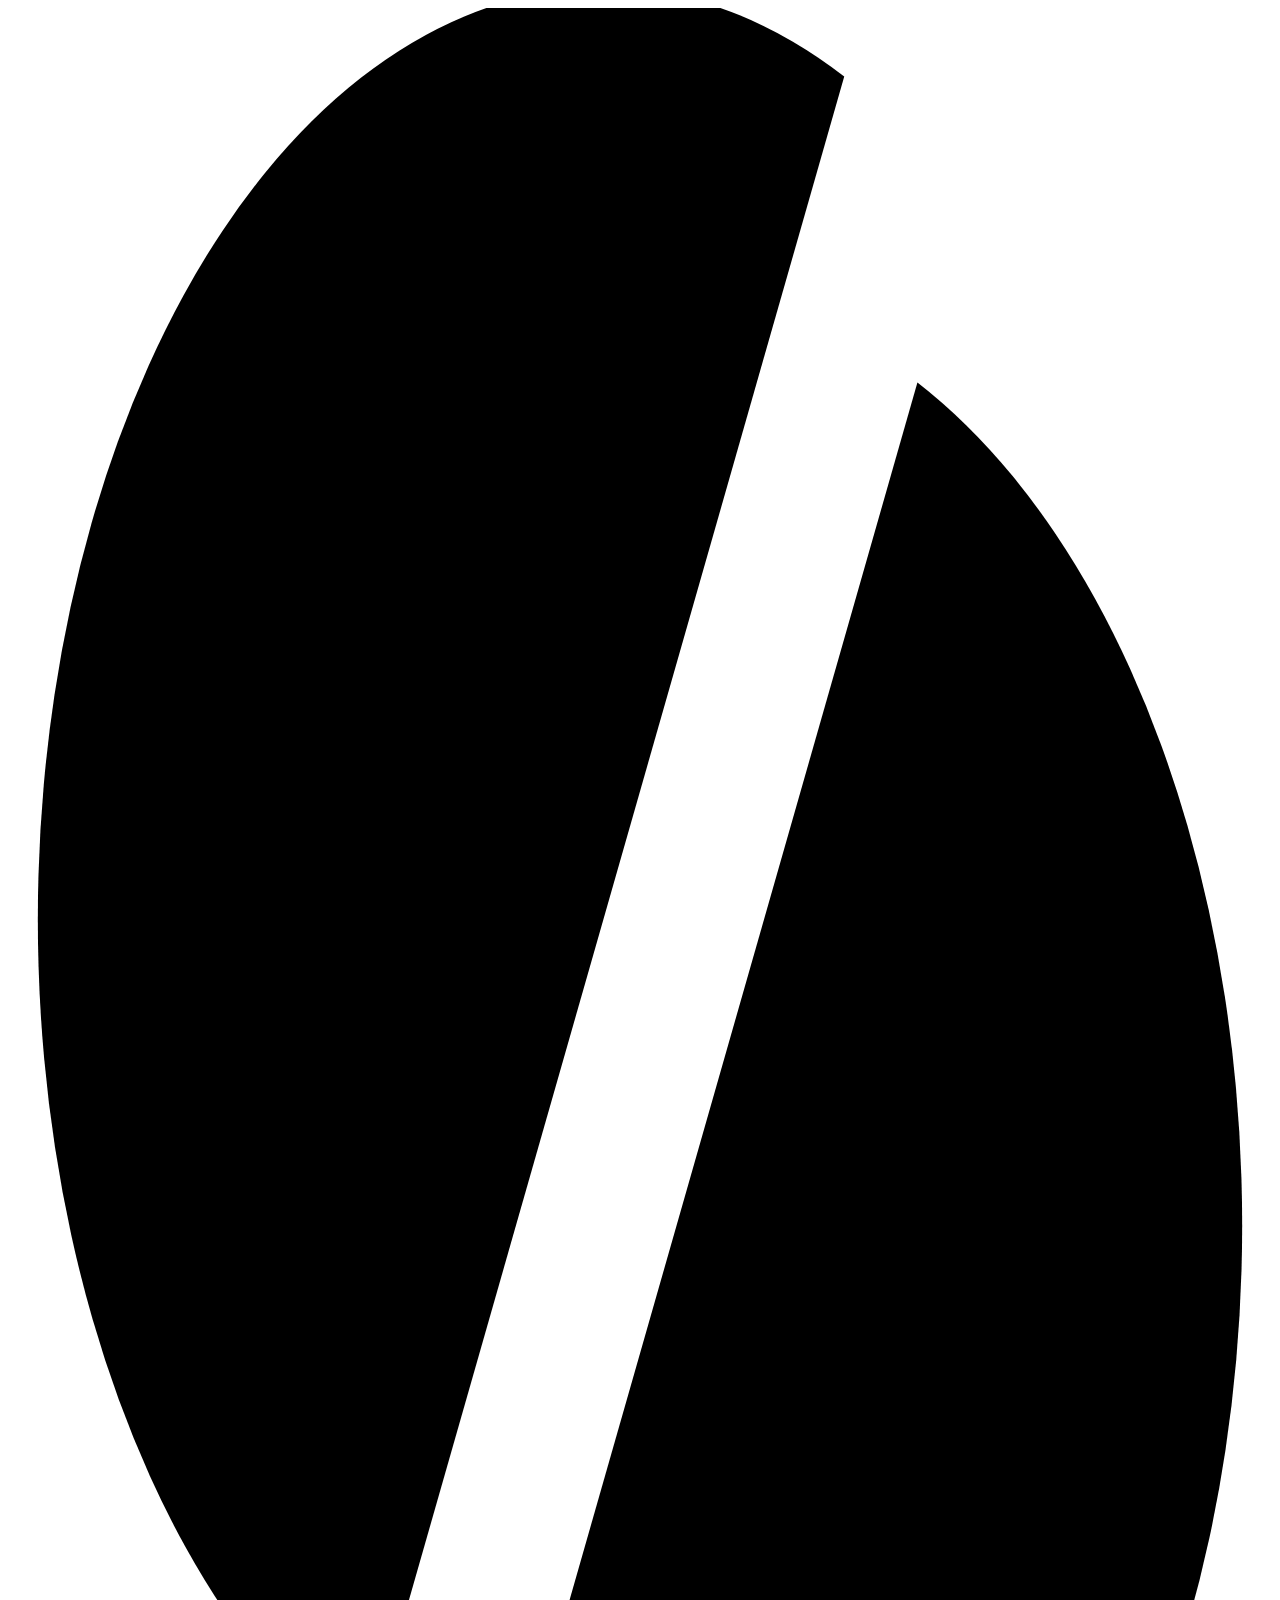
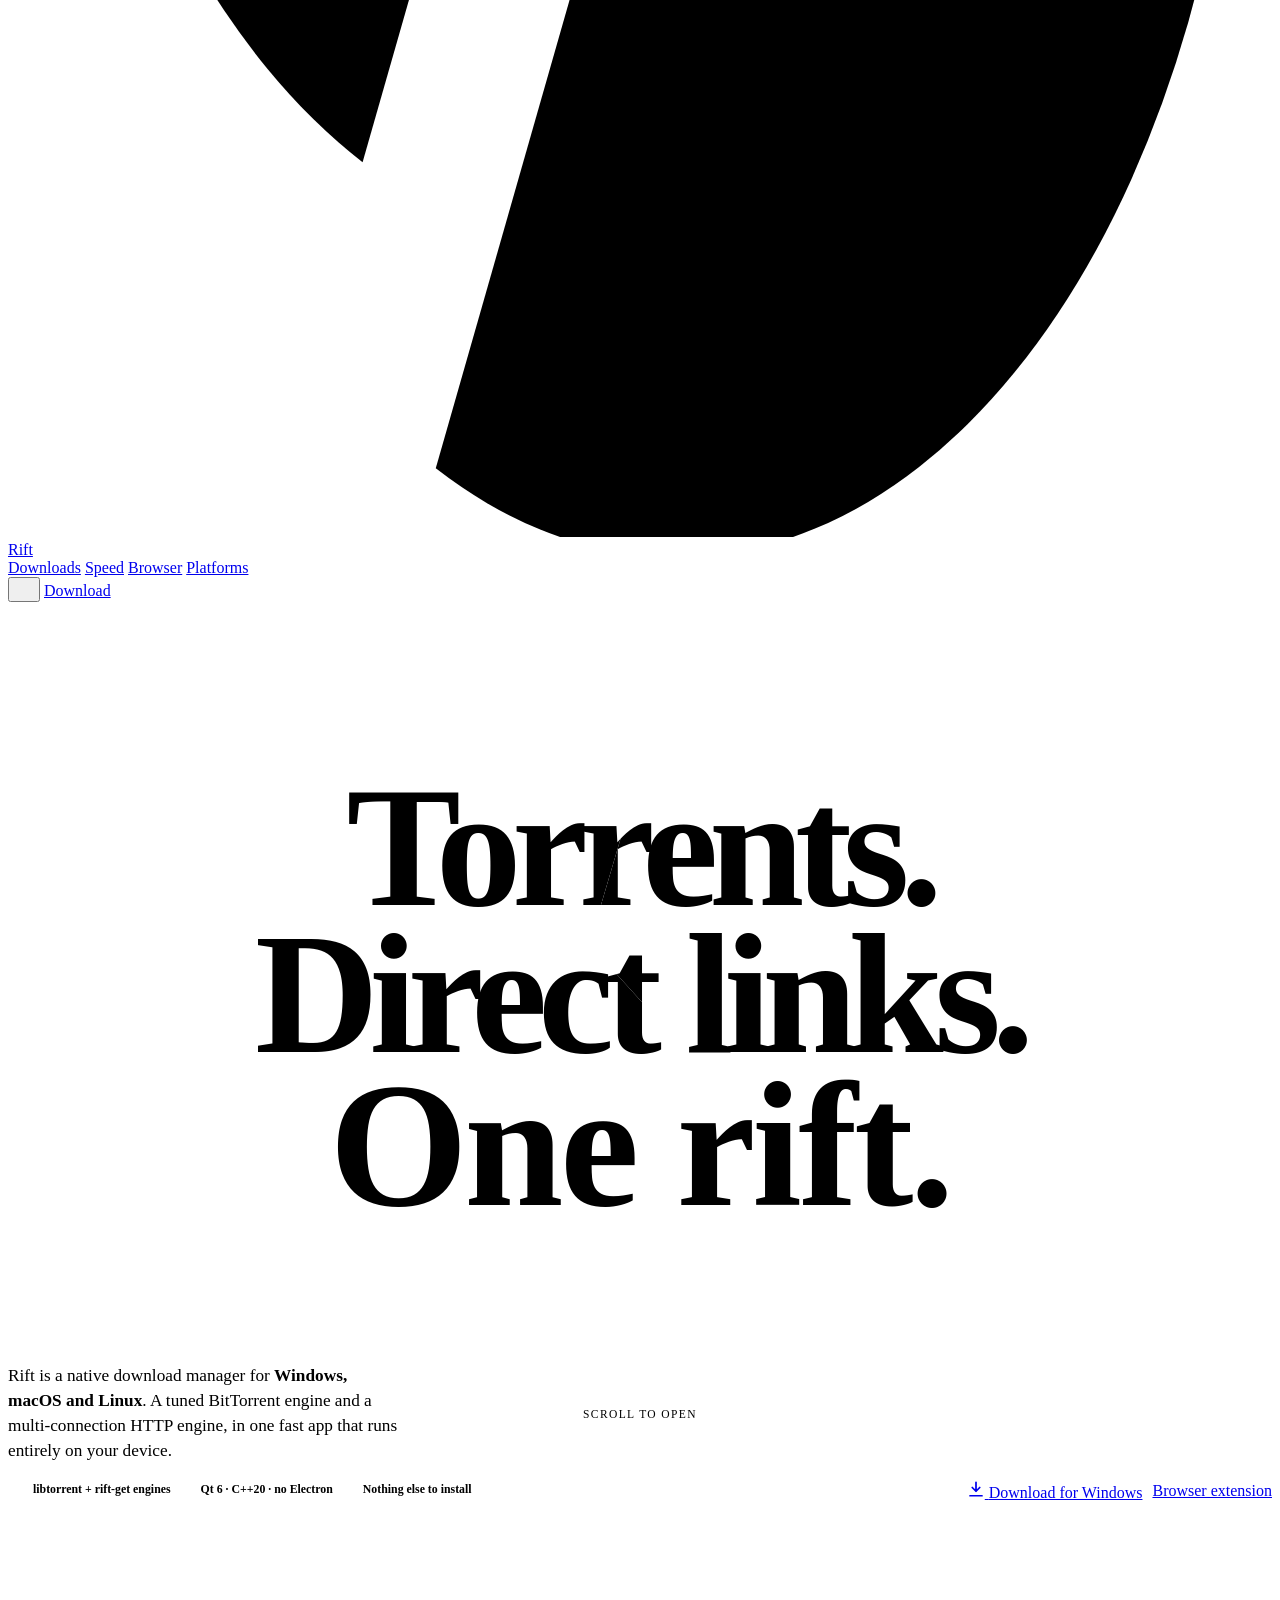
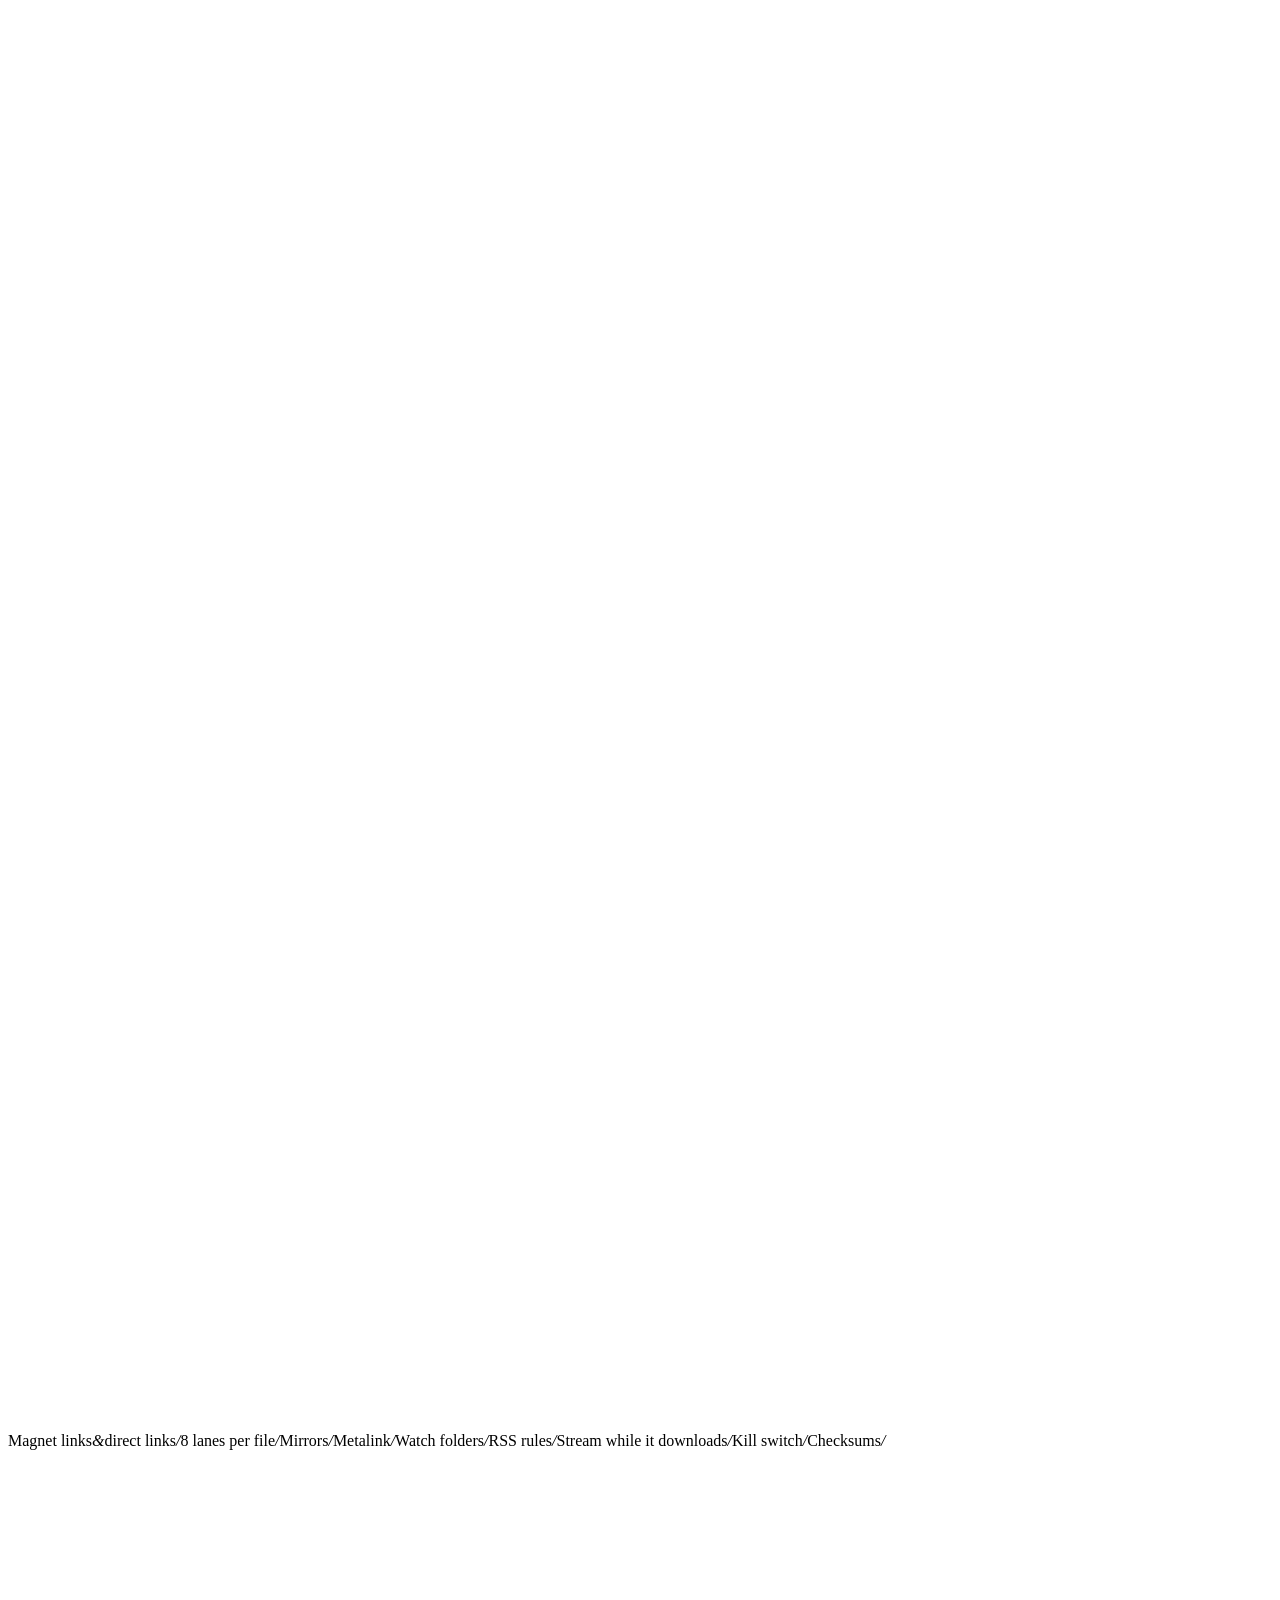
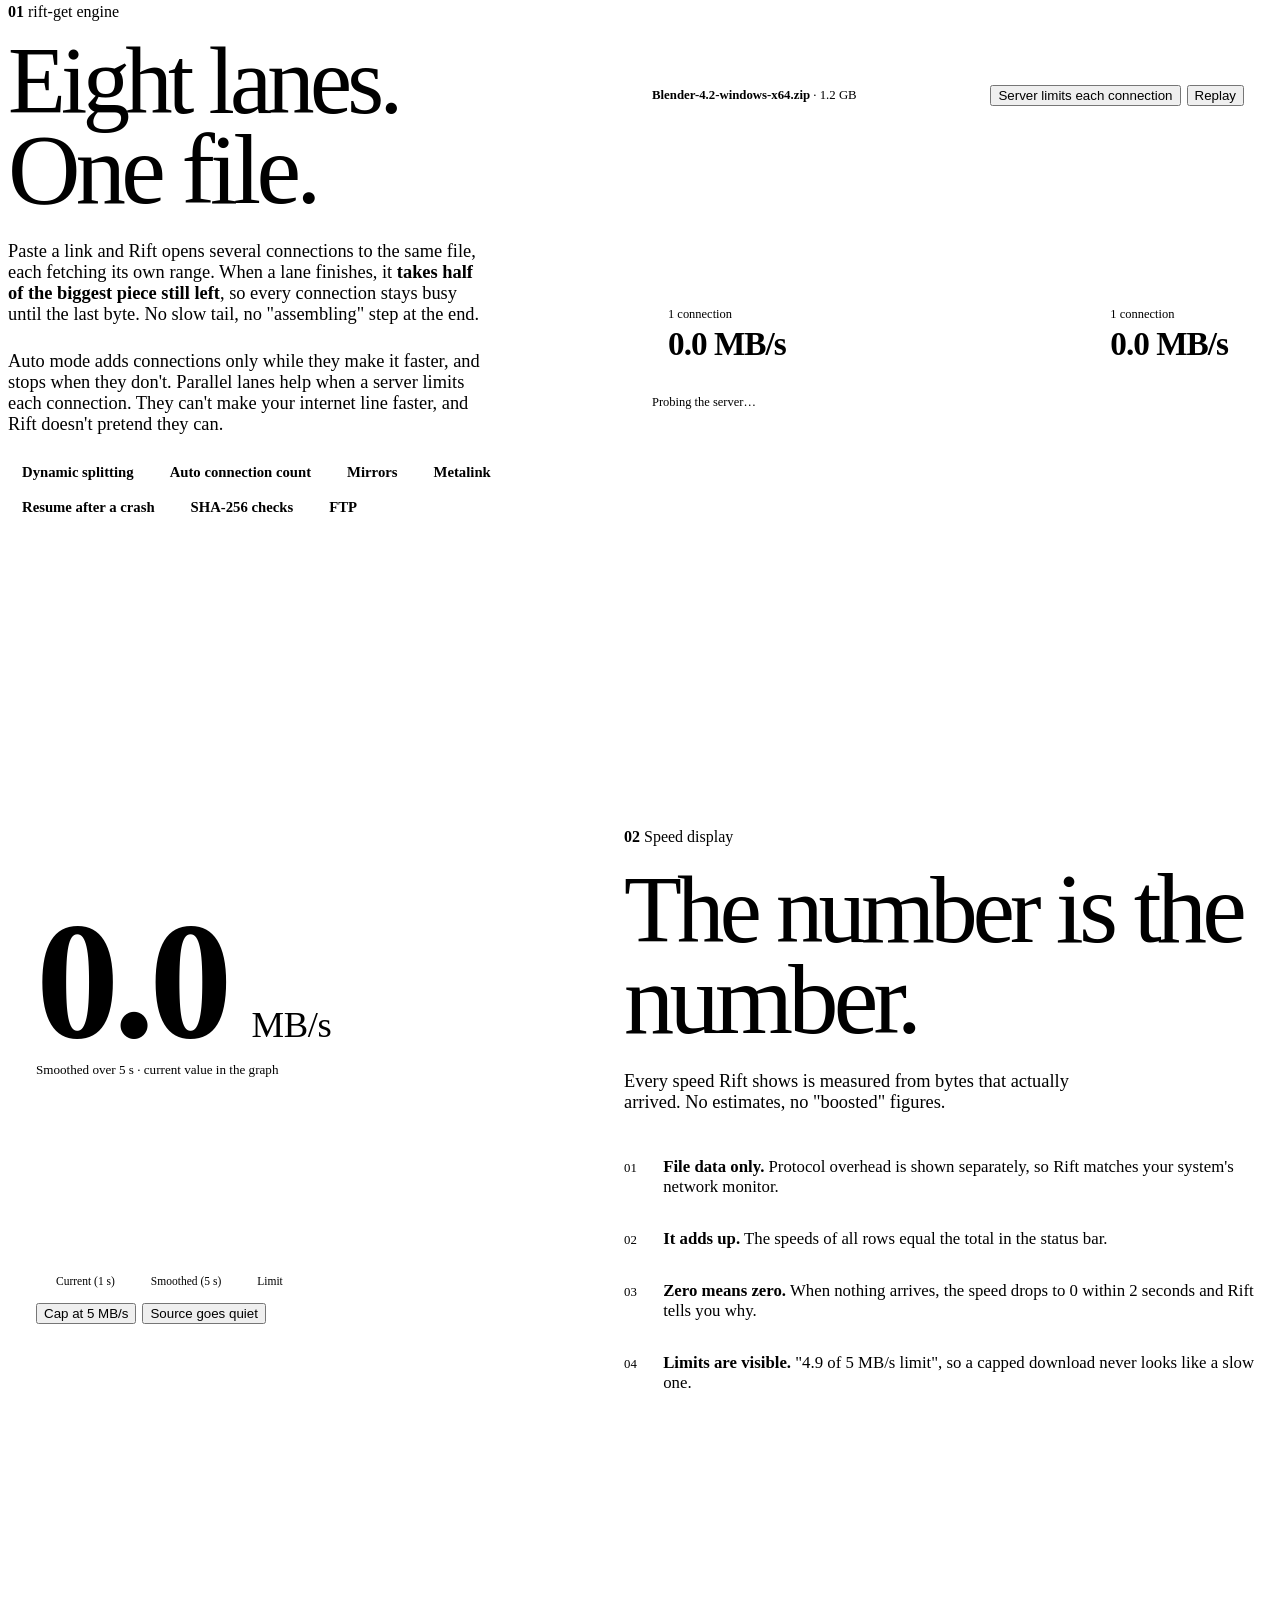
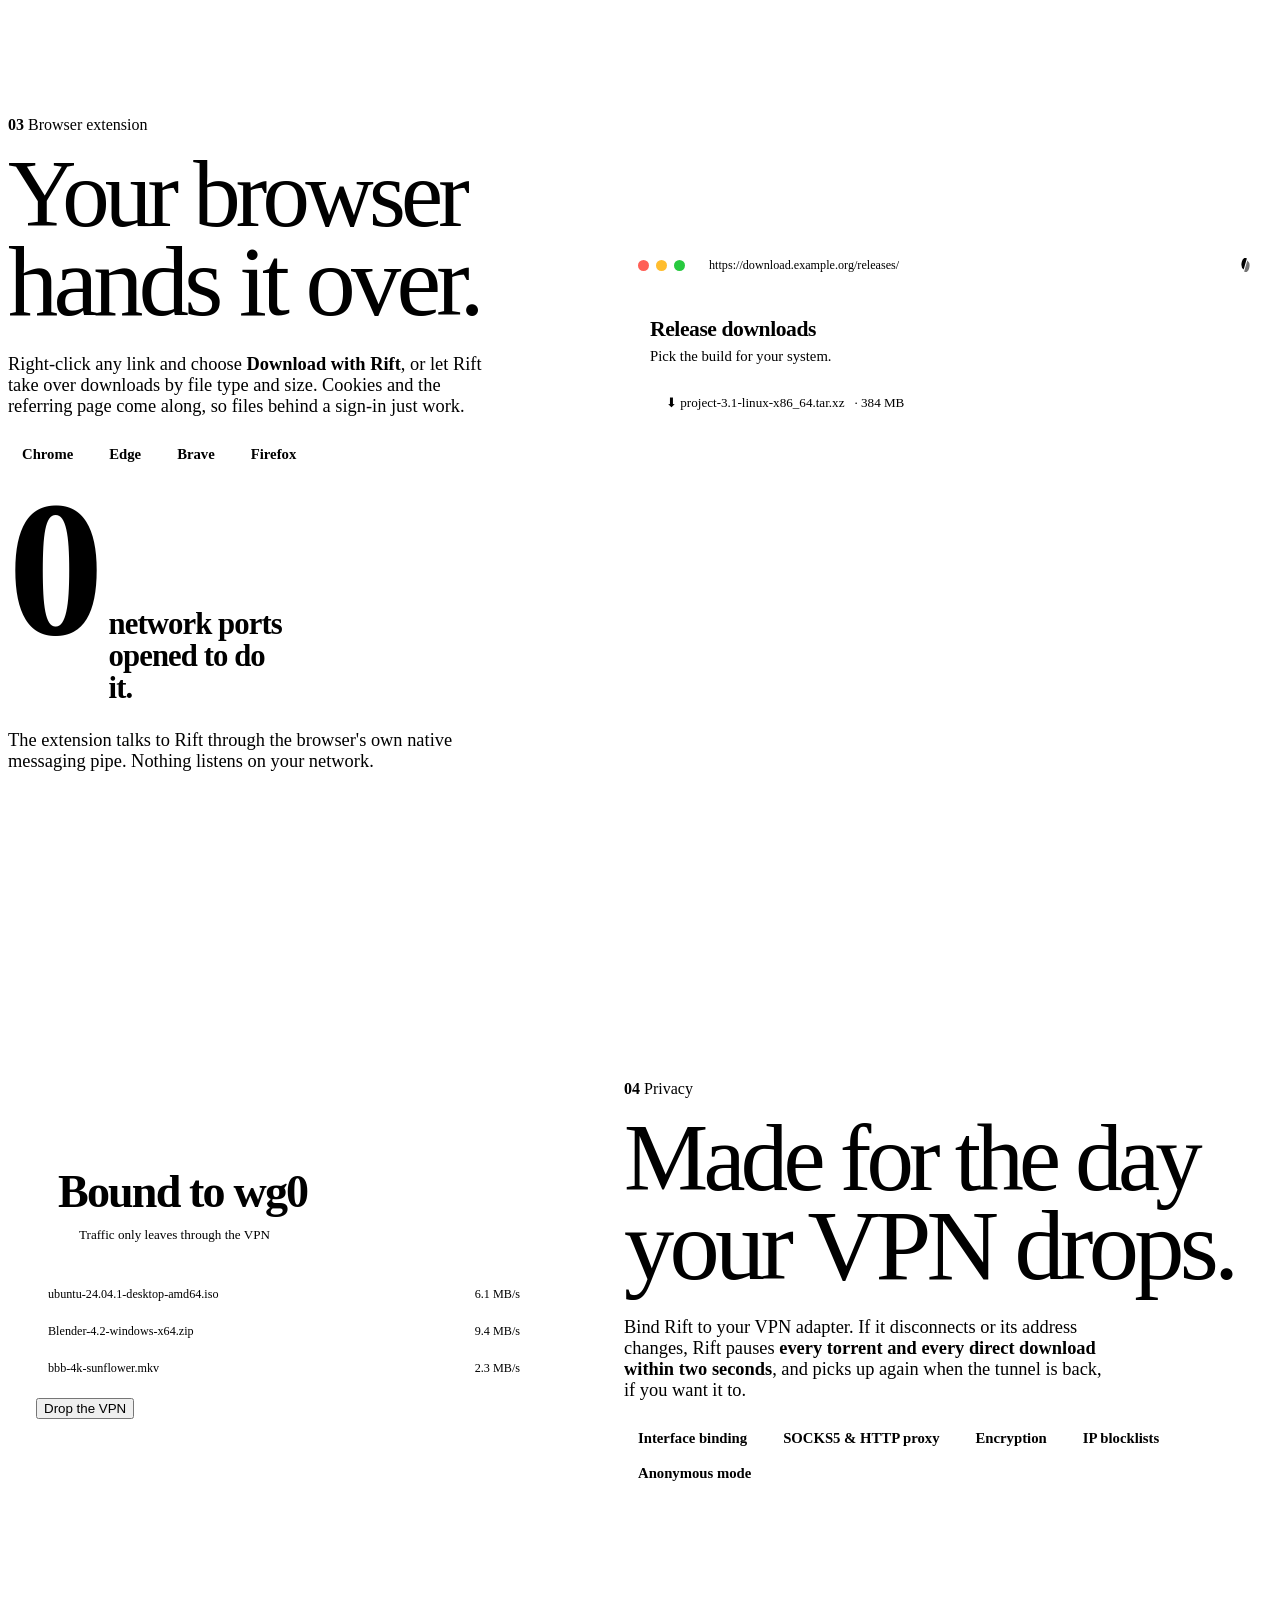
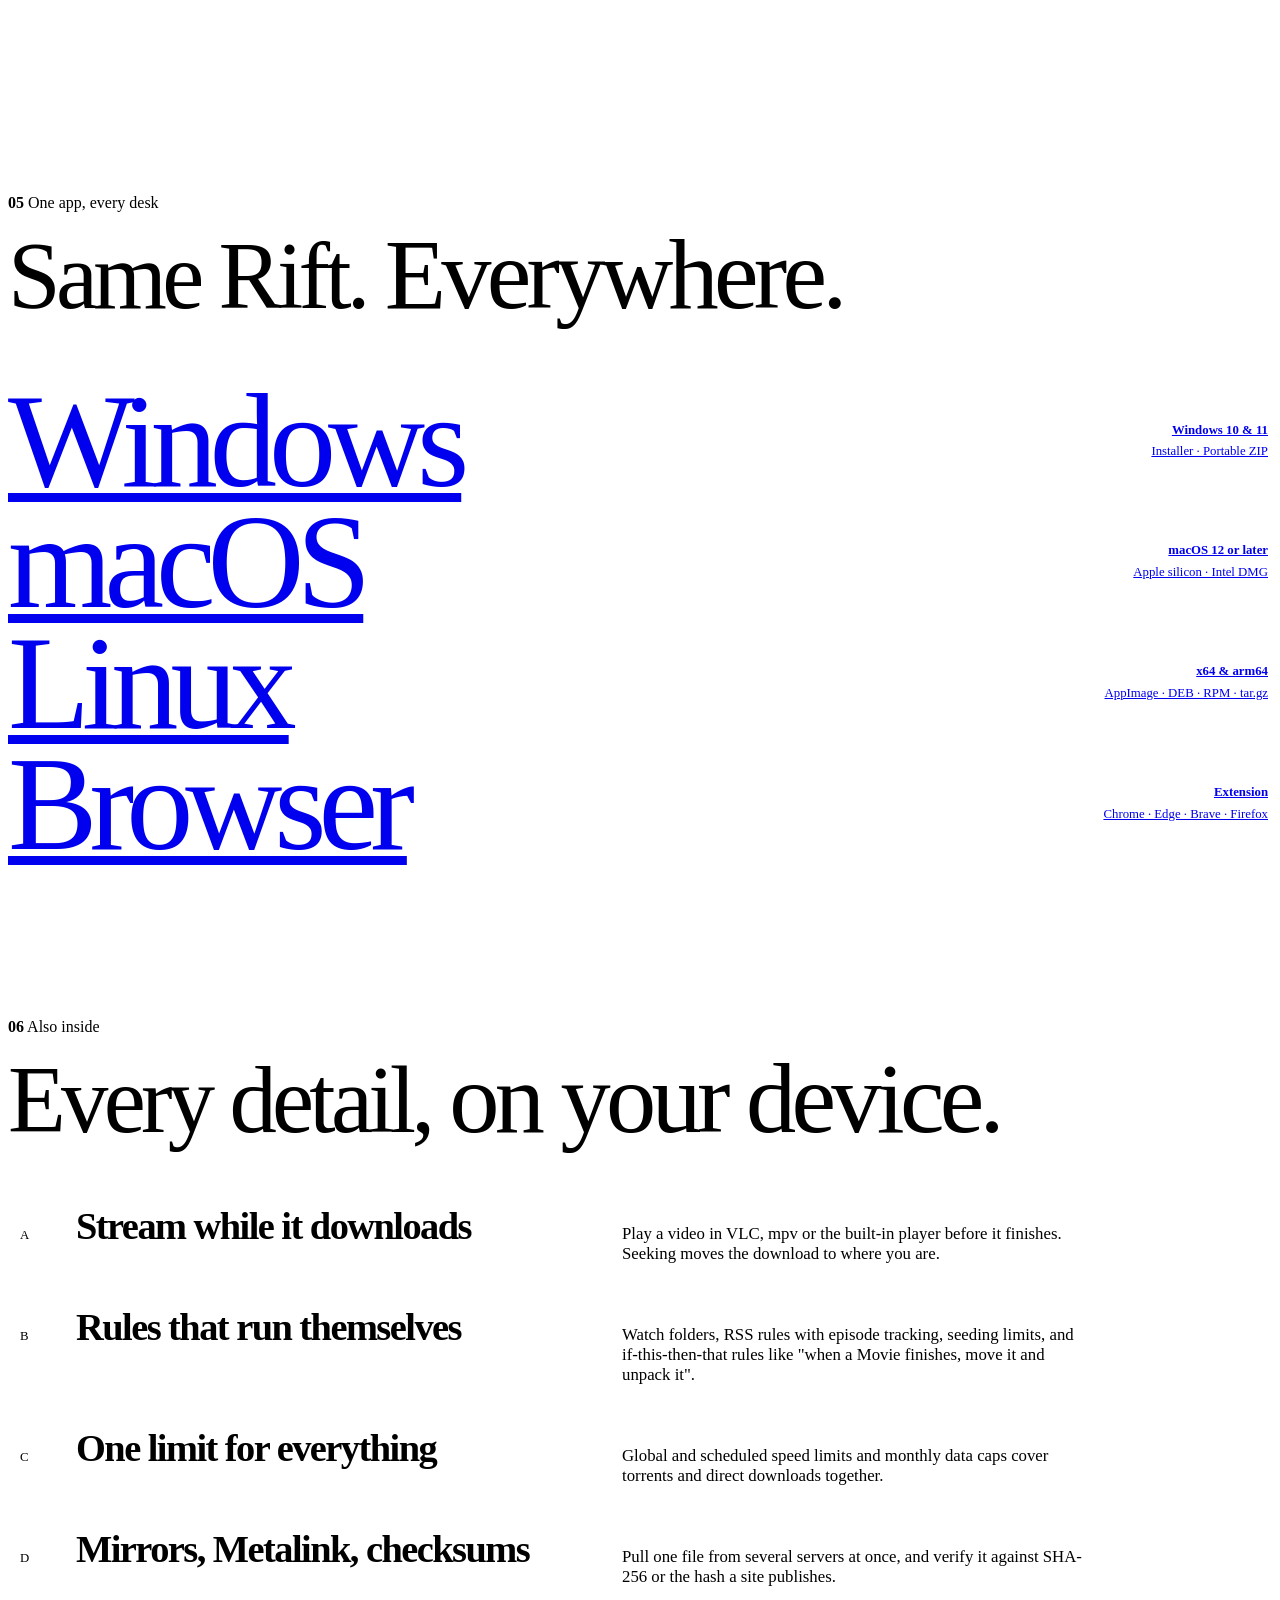
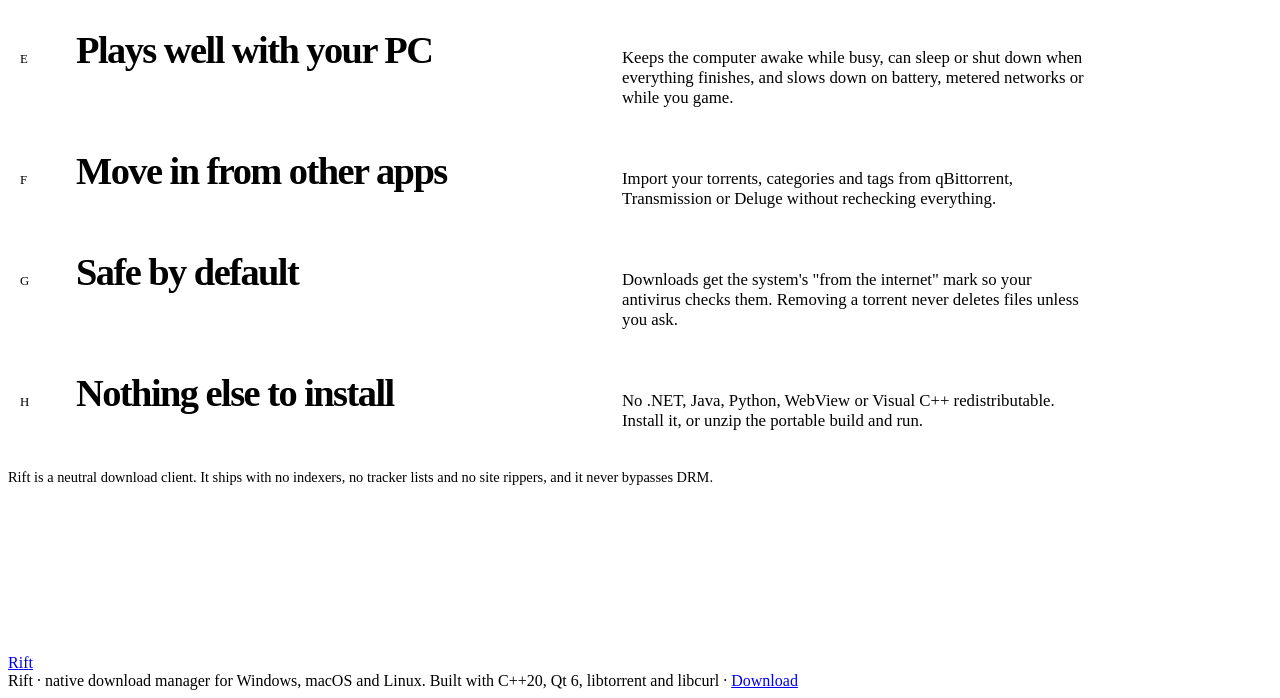
==== commit 07842da2: "Match the download page to the real release assets, add README, tick PROGRESS The site now lists mac" ====
--- a/rift-static/index.html
+++ b/rift-static/index.html
@@ -8,7 +8,7 @@
 <meta name="color-scheme" content="light dark">
 <meta property="og:title" content="Rift: Torrents. Direct links. One rift.">
 <meta property="og:description" content="A native download manager for Windows, macOS and Linux, with browser extensions for Chrome, Edge, Brave and Firefox.">
-<link rel="icon" href="data:image/svg+xml,%3Csvg xmlns='http://www.w3.org/2000/svg' viewBox='0 0 64 64'%3E%3Crect width='64' height='64' rx='14' fill='%230B0A09'/%3E%3Cg transform='translate(32 32) scale(.7) translate(-32 -32)'%3E%3Cpath transform='translate(-1.1 -4.6)' d='M39.24 6.66A17 28 0 1 0 24.76 57.34Z' fill='%23EDE8DF'/%3E%3Cpath transform='translate(1.1 4.6)' d='M39.24 6.66A17 28 0 1 1 24.76 57.34Z' fill='%23C9A15E'/%3E%3C/g%3E%3C/svg%3E">
+<link rel="icon" href="data:image/svg+xml,%3Csvg xmlns='http://www.w3.org/2000/svg' viewBox='0 0 64 64'%3E%3Crect width='64' height='64' rx='14' fill='%2307080B'/%3E%3Cg transform='translate(32 32) scale(.7) translate(-32 -32)'%3E%3Cpath transform='translate(-1.1 -4.6)' d='M39.24 6.66A17 28 0 1 0 24.76 57.34Z' fill='%23ECEEF3'/%3E%3Cpath transform='translate(1.1 4.6)' d='M39.24 6.66A17 28 0 1 1 24.76 57.34Z' fill='%234C7DFF'/%3E%3C/g%3E%3C/svg%3E">
 <link rel="apple-touch-icon" href="/icon-512.png">
 <link rel="preconnect" href="https://fonts.googleapis.com">
 <link rel="preconnect" href="https://fonts.gstatic.com" crossorigin>
@@ -72,14 +72,14 @@
 .rows{flex:1}
 .row{min-height:60px;border-bottom:1px solid rgba(255,255,255,.04);font-size:.86rem;transition:background .2s,opacity .35s,transform .35s var(--ease)}
 .row:hover{background:rgba(255,255,255,.03)}
-.row.sel{background:rgba(214,176,114,.13)}
+.row.sel{background:rgba(76,125,255,.13)}
 .row.gone{display:none}
 .nm{min-width:0}
 .nm b{display:block;font-weight:650;white-space:nowrap;overflow:hidden;text-overflow:ellipsis}
 .nm small{display:block;font-family:var(--mono);font-size:.7rem;color:var(--void-mute);white-space:nowrap;overflow:hidden;text-overflow:ellipsis}
 .kind{font-family:var(--mono);font-size:.66rem;font-weight:700;padding:3px 7px;border-radius:5px;justify-self:start;letter-spacing:.04em}
-.kind.bt{background:rgba(214,176,114,.18);color:var(--cobalt)}
-.kind.http{background:rgba(229,138,87,.16);color:var(--steel)}
+.kind.bt{background:rgba(76,125,255,.18);color:var(--cobalt)}
+.kind.http{background:rgba(94,196,196,.14);color:var(--steel)}
 .bar{height:6px;border-radius:99px;background:rgba(255,255,255,.08);overflow:hidden;position:relative}
 .bar>i{position:absolute;inset:0 auto 0 0;border-radius:inherit;background:var(--cobalt)}
 .bar.done>i{background:var(--green)}
@@ -158,8 +158,8 @@
 .bw-body h5{margin:0 0 6px;font-size:1.35rem;font-weight:700;letter-spacing:-.02em}
 .bw-body p{margin:0 0 18px;color:var(--void-mute);font-size:.92rem}
 .dl-link{display:inline-flex;align-items:center;gap:10px;padding:12px 16px;border-radius:10px;background:rgba(255,255,255,.05);border:1px solid var(--void-line);font-family:var(--mono);font-size:.82rem;transition:background .3s,border-color .3s}
-.dl-link.hl2{background:rgba(214,176,114,.18);border-color:var(--cobalt)}
-.ctxmenu{position:absolute;min-width:230px;padding:6px;border-radius:10px;background:#131316;border:1px solid rgba(255,255,255,.1);box-shadow:0 20px 40px rgba(0,0,0,.5);
+.dl-link.hl2{background:rgba(76,125,255,.18);border-color:var(--cobalt)}
+.ctxmenu{position:absolute;min-width:230px;padding:6px;border-radius:10px;background:#12141A;border:1px solid rgba(255,255,255,.1);box-shadow:0 20px 40px rgba(0,0,0,.5);
   font-size:.84rem;opacity:0;transform:scale(.92);transform-origin:0 0;transition:opacity .2s,transform .3s var(--spring);pointer-events:none}
 .ctxmenu.on{opacity:1;transform:none}
 .ctxmenu div{padding:7px 10px;border-radius:6px;color:var(--void-mute)}
@@ -180,12 +180,12 @@
 /* ---- Kill switch ---- */
 .ks{padding:clamp(18px,2.4vw,28px)}
 .ks-state{padding:22px;border-radius:14px;border:1px solid var(--void-line);background:rgba(255,255,255,.03);transition:background .4s,border-color .4s}
-.ks.drop .ks-state{background:rgba(229,138,87,.09);border-color:var(--signal)}
+.ks.drop .ks-state{background:rgba(240,89,106,.09);border-color:var(--danger)}
 .ks-t{font-size:clamp(1.8rem,3.6vw,3rem);font-weight:750;letter-spacing:-.04em;line-height:1;font-variation-settings:"wdth" 85;transition:color .3s}
 .ks.drop .ks-t{color:var(--steel)}
 .ks-m{display:flex;align-items:center;gap:10px;margin-top:12px;font-family:var(--mono);font-size:.82rem;color:var(--void-mute)}
 .ks-m i{width:11px;height:11px;border-radius:50%;background:var(--green);transition:background .3s}
-.ks.drop .ks-m i{background:var(--signal)}
+.ks.drop .ks-m i{background:var(--danger)}
 .ks-rows{margin-top:14px;display:flex;flex-direction:column;gap:6px}
 .ks-rows div{display:flex;justify-content:space-between;font-family:var(--mono);font-size:.76rem;padding:8px 12px;border-radius:8px;background:rgba(255,255,255,.03);transition:opacity .3s,color .3s}
 .ks.drop .ks-rows div{color:var(--void-mute)}
@@ -493,7 +493,7 @@
   </div>
   <div class="plat">
     <a class="prow wrap" href="/download#windows" data-go><span class="pname">Windows</span><span class="pmeta"><b>Windows 10 &amp; 11</b>Installer · Portable ZIP</span></a>
-    <a class="prow wrap" href="/download#macos" data-go><span class="pname">macOS</span><span class="pmeta"><b>macOS 12 or later</b>Universal DMG · ZIP</span></a>
+    <a class="prow wrap" href="/download#macos" data-go><span class="pname">macOS</span><span class="pmeta"><b>macOS 12 or later</b>Apple silicon · Intel DMG</span></a>
     <a class="prow wrap" href="/download#linux" data-go><span class="pname">Linux</span><span class="pmeta"><b>x64 &amp; arm64</b>AppImage · DEB · RPM · tar.gz</span></a>
     <a class="prow wrap" href="/download#browser" data-go><span class="pname">Browser</span><span class="pmeta"><b>Extension</b>Chrome · Edge · Brave · Firefox</span></a>
   </div>
@@ -608,7 +608,7 @@
       const dxp = x - pt.x, dyp = p.y - pt.y, d2 = dxp * dxp + dyp * dyp;
       if (d2 < 16000) x += dxp / Math.sqrt(d2 + 1) * 18;
       const a = .35 + .65 * (1 - Math.abs(p.off) * 1.6);
-      c.fillStyle = p.hue < .55 ? `rgba(214,176,114,${a})` : p.hue < .85 ? `rgba(229,138,87,${a})` : `rgba(236,236,231,${a * .8})`;
+      c.fillStyle = p.hue < .55 ? `rgba(76,125,255,${a})` : p.hue < .85 ? `rgba(143,174,255,${a})` : `rgba(236,236,231,${a * .8})`;
       c.fillRect(x, p.y, p.s, p.s * (2 + p.v * 1.5));
     }
   })();
@@ -696,7 +696,7 @@
 /* ---------- Lanes: dynamic segmentation simulation ---------- */
 (() => {
   const cv = $('#laneCv'), c = cv.getContext('2d');
-  const COLORS = ['#D6B072', '#E58A57', 'var(--green)', '#C38BEA', '#F0924A', '#6CC4C9', '#E98AA8', '#B9C07A', '#EDE8DF'];
+  const COLORS = ['#4C7DFF', '#5EC4C4', 'var(--green)', '#C38BEA', '#F0924A', '#D6B072', '#E98AA8', '#B9C07A', '#ECEEF3'];
   const SIZE = 1200, MINSEG = 6, LINE = 10, PER = 1.25, MAXC = 9;
   let throttle = true, segs, conns, t, nextAdd, lastTotal, stopped, note, firstSpeed, done, vis = false, raf;
   const W = () => cv.clientWidth, H = () => cv.clientHeight;
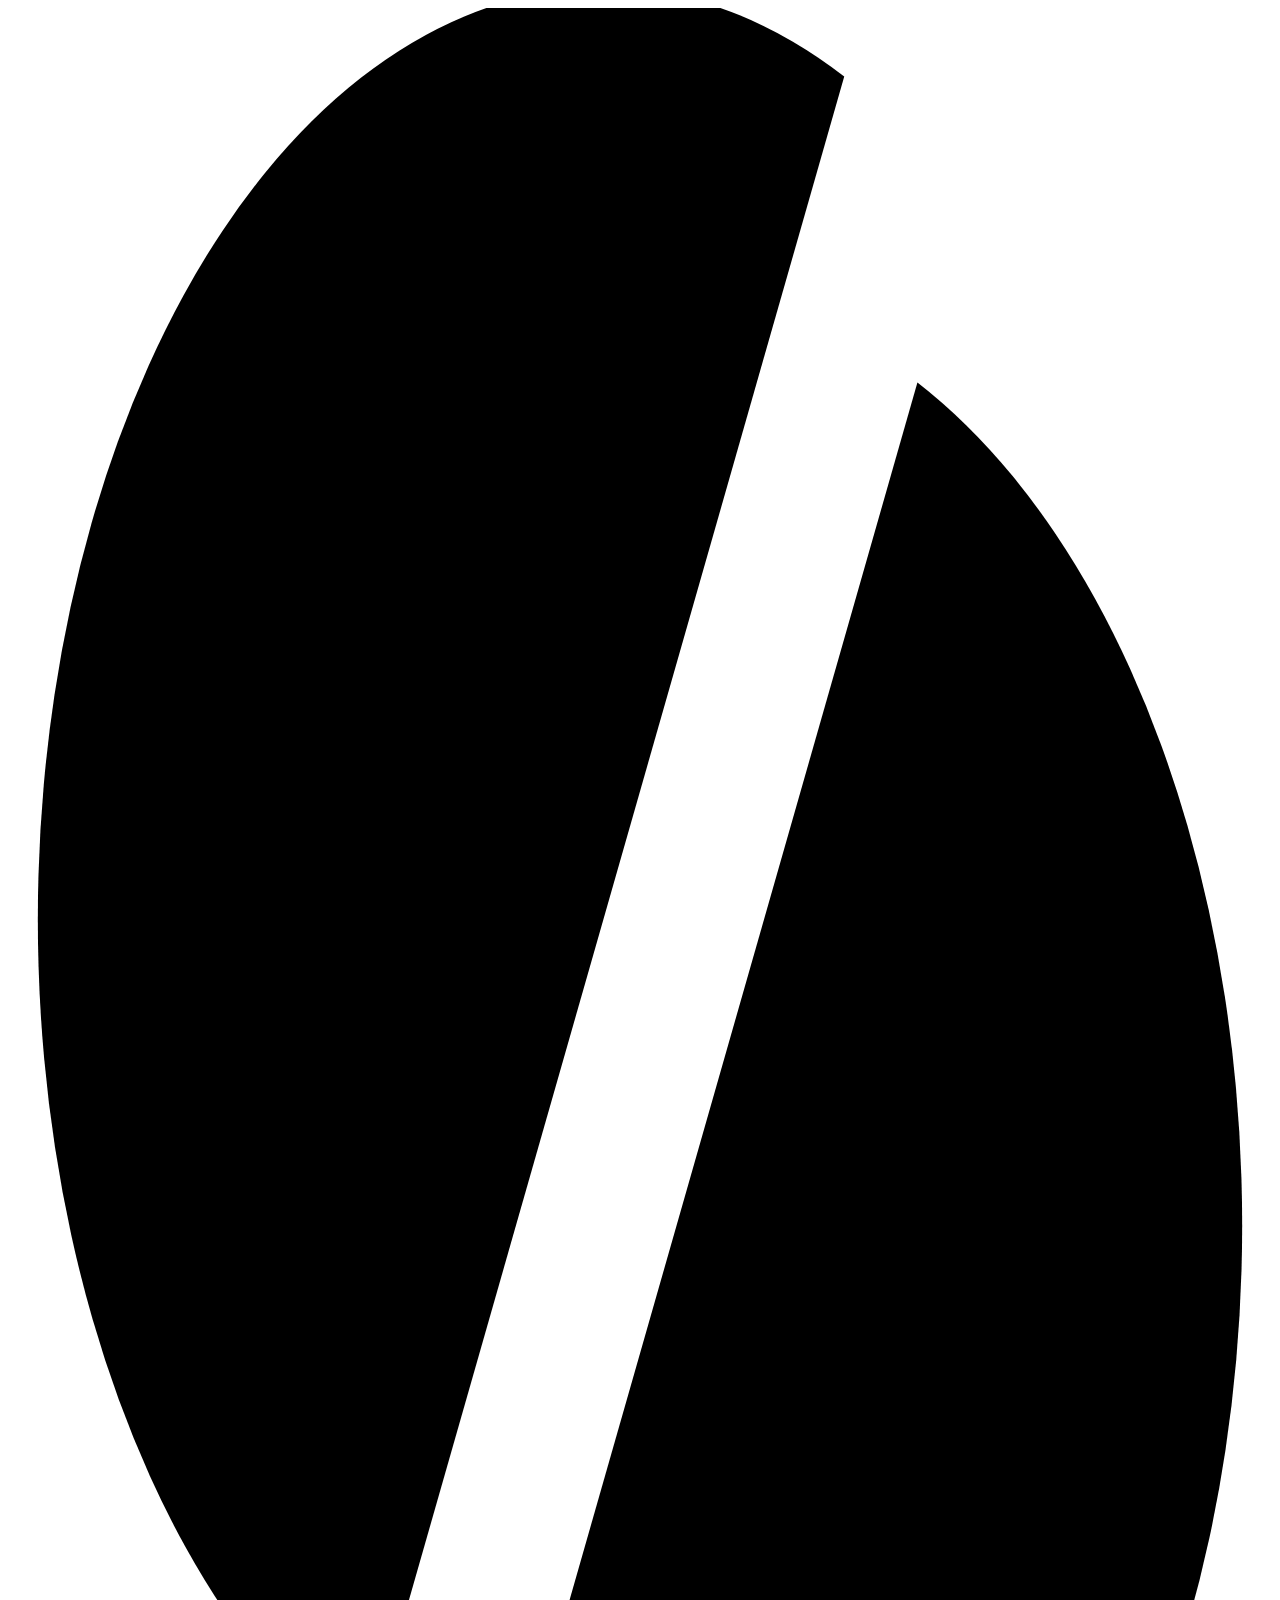
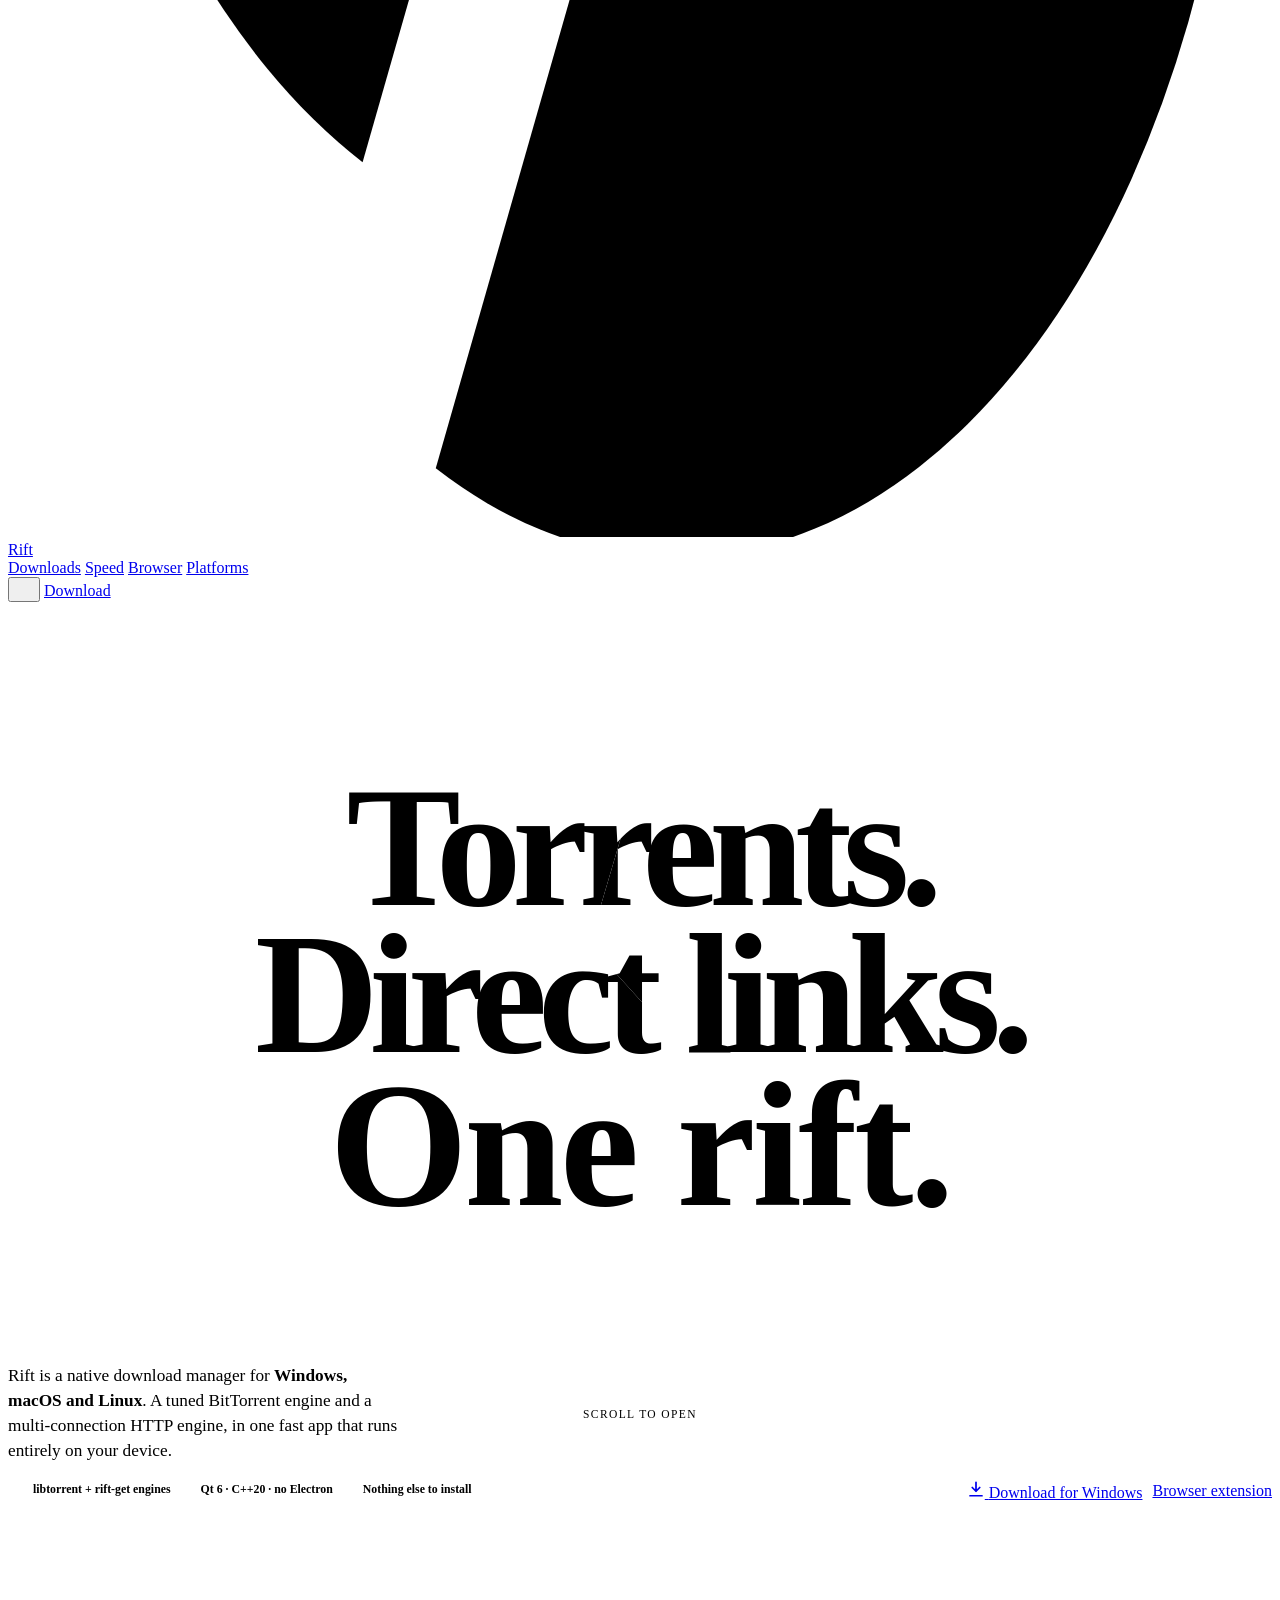
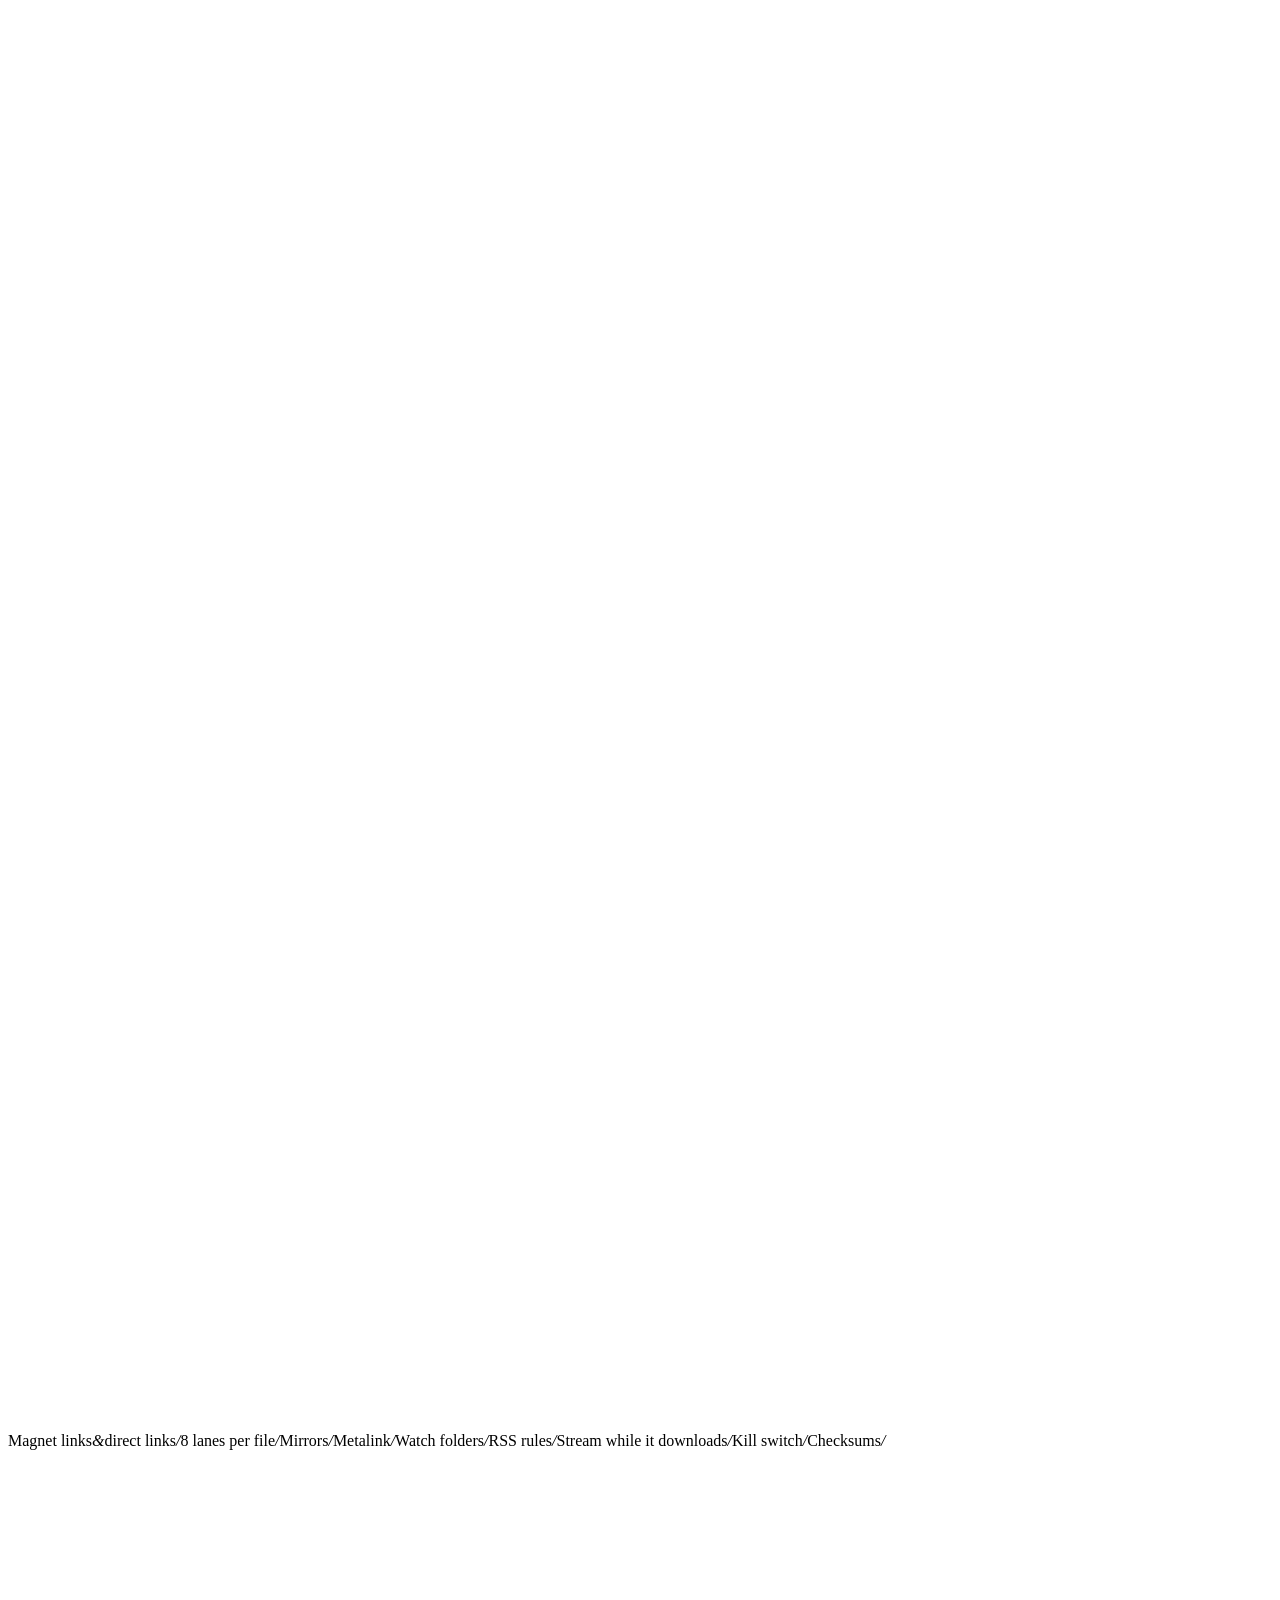
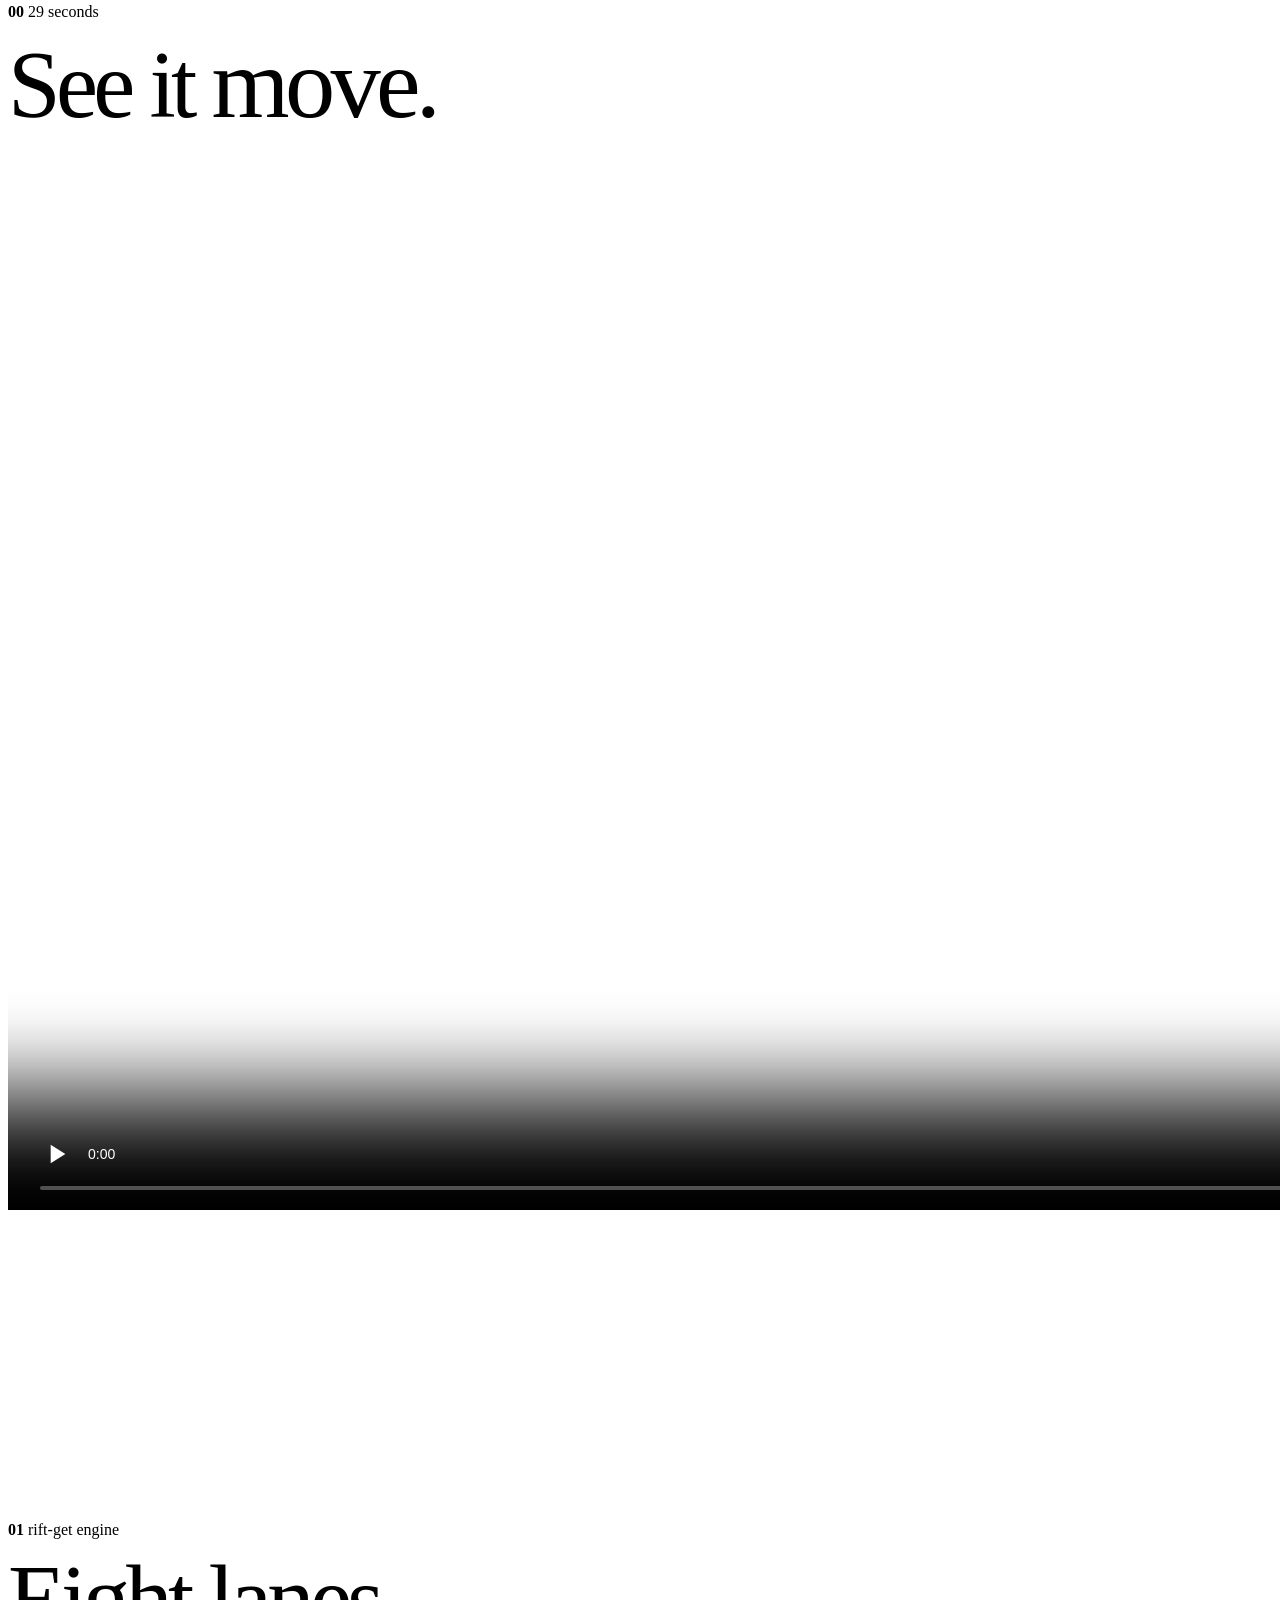
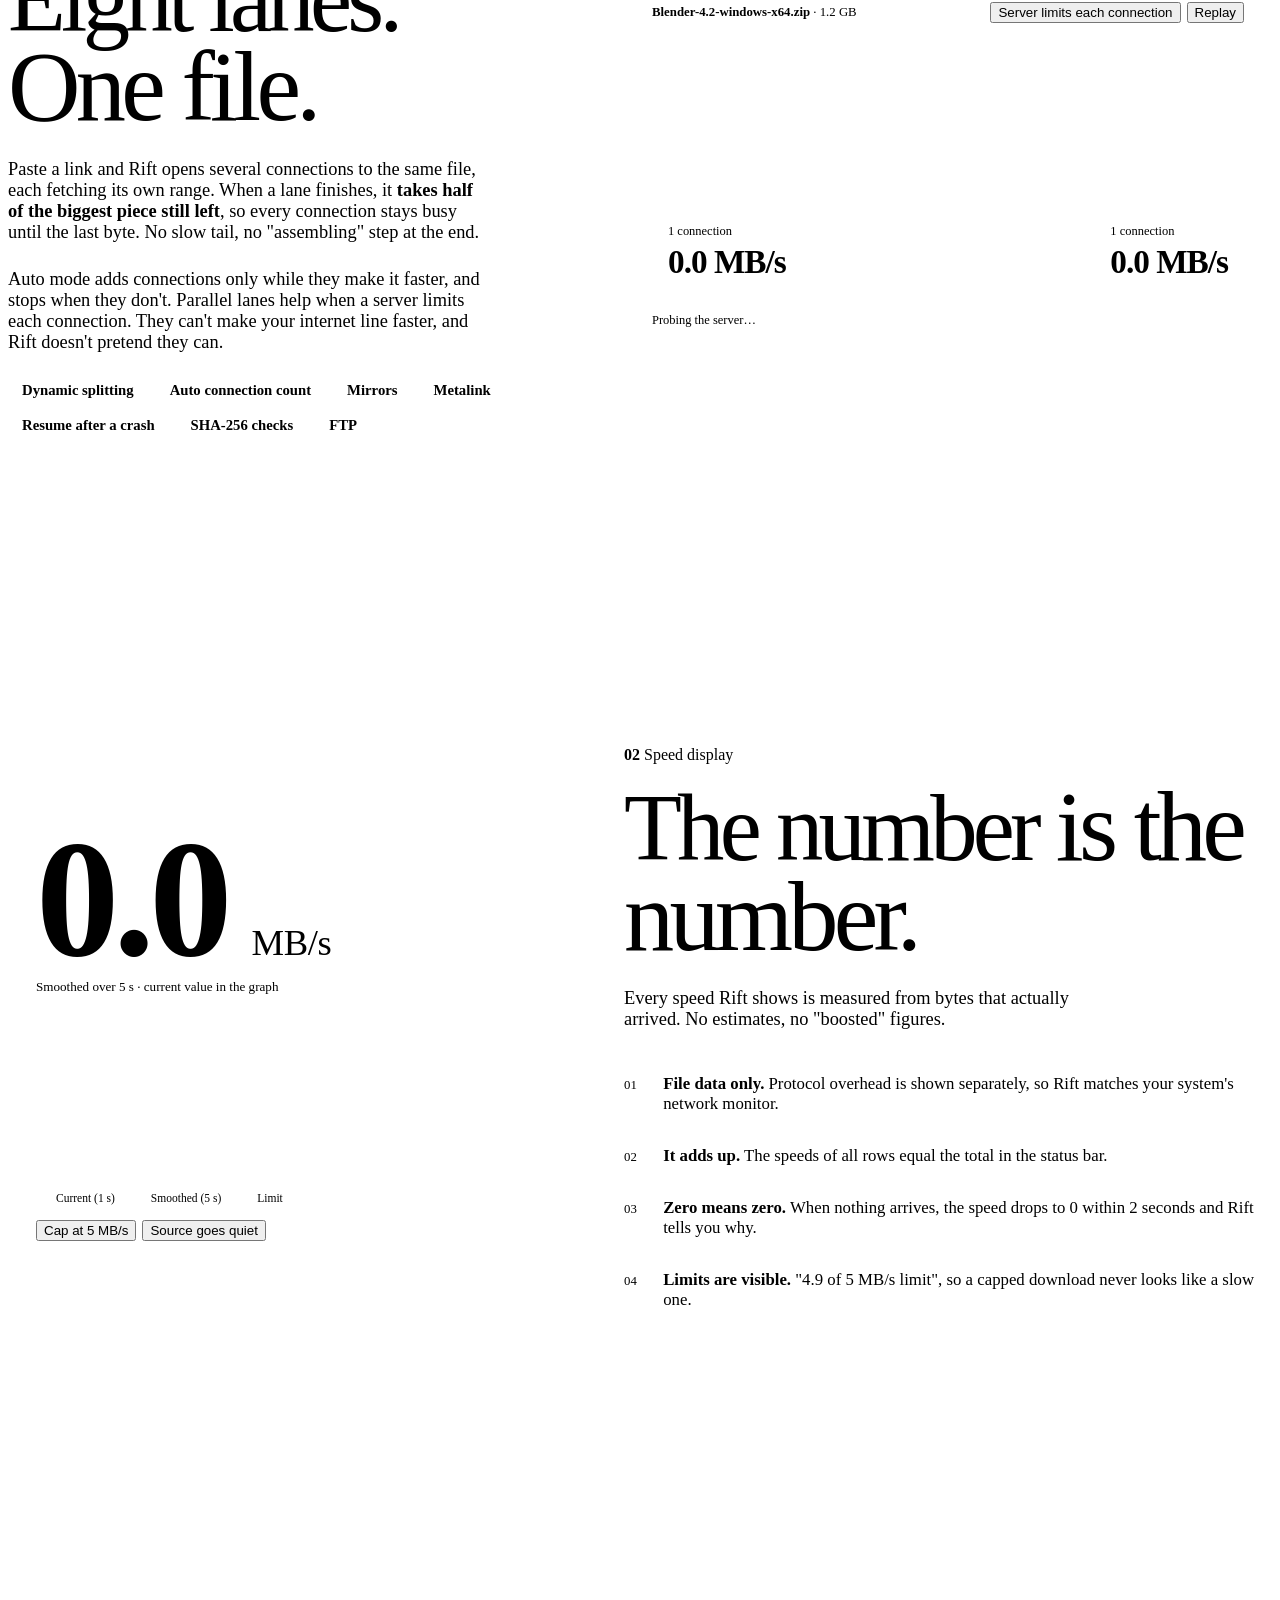
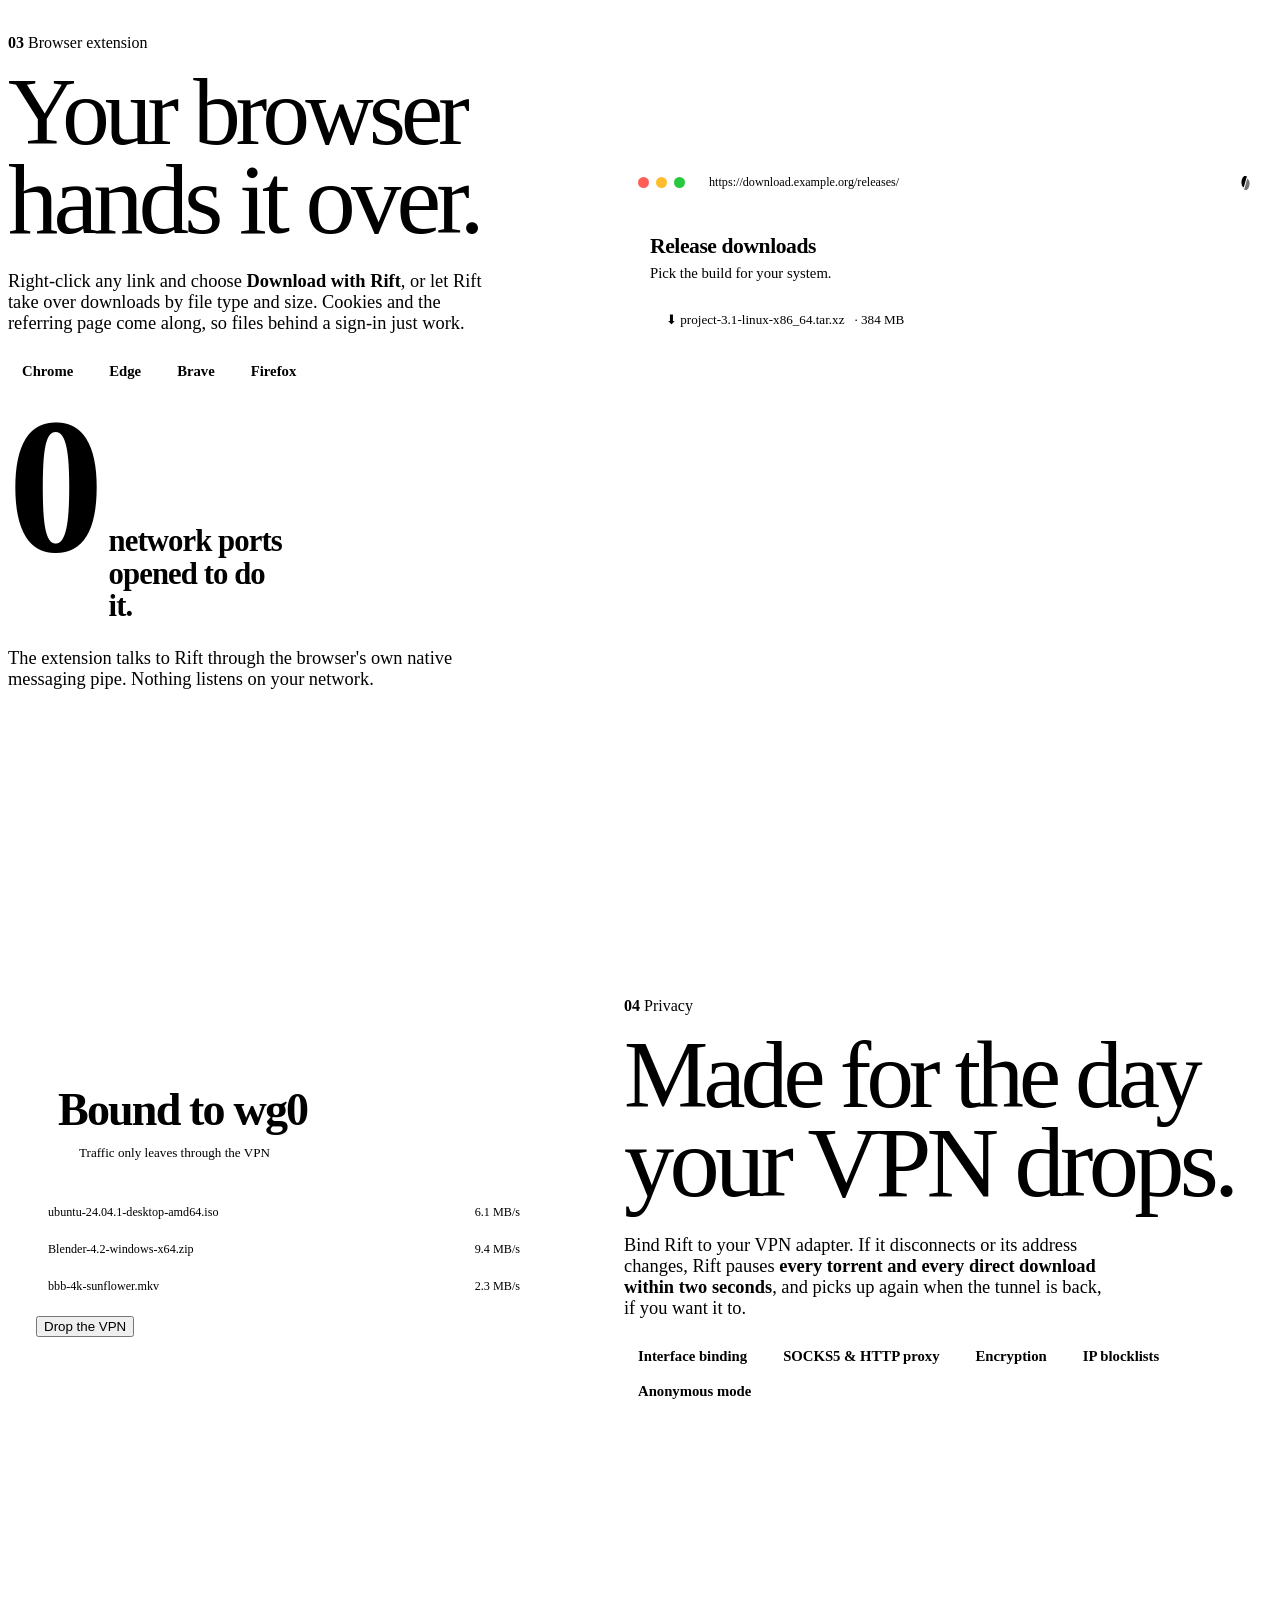
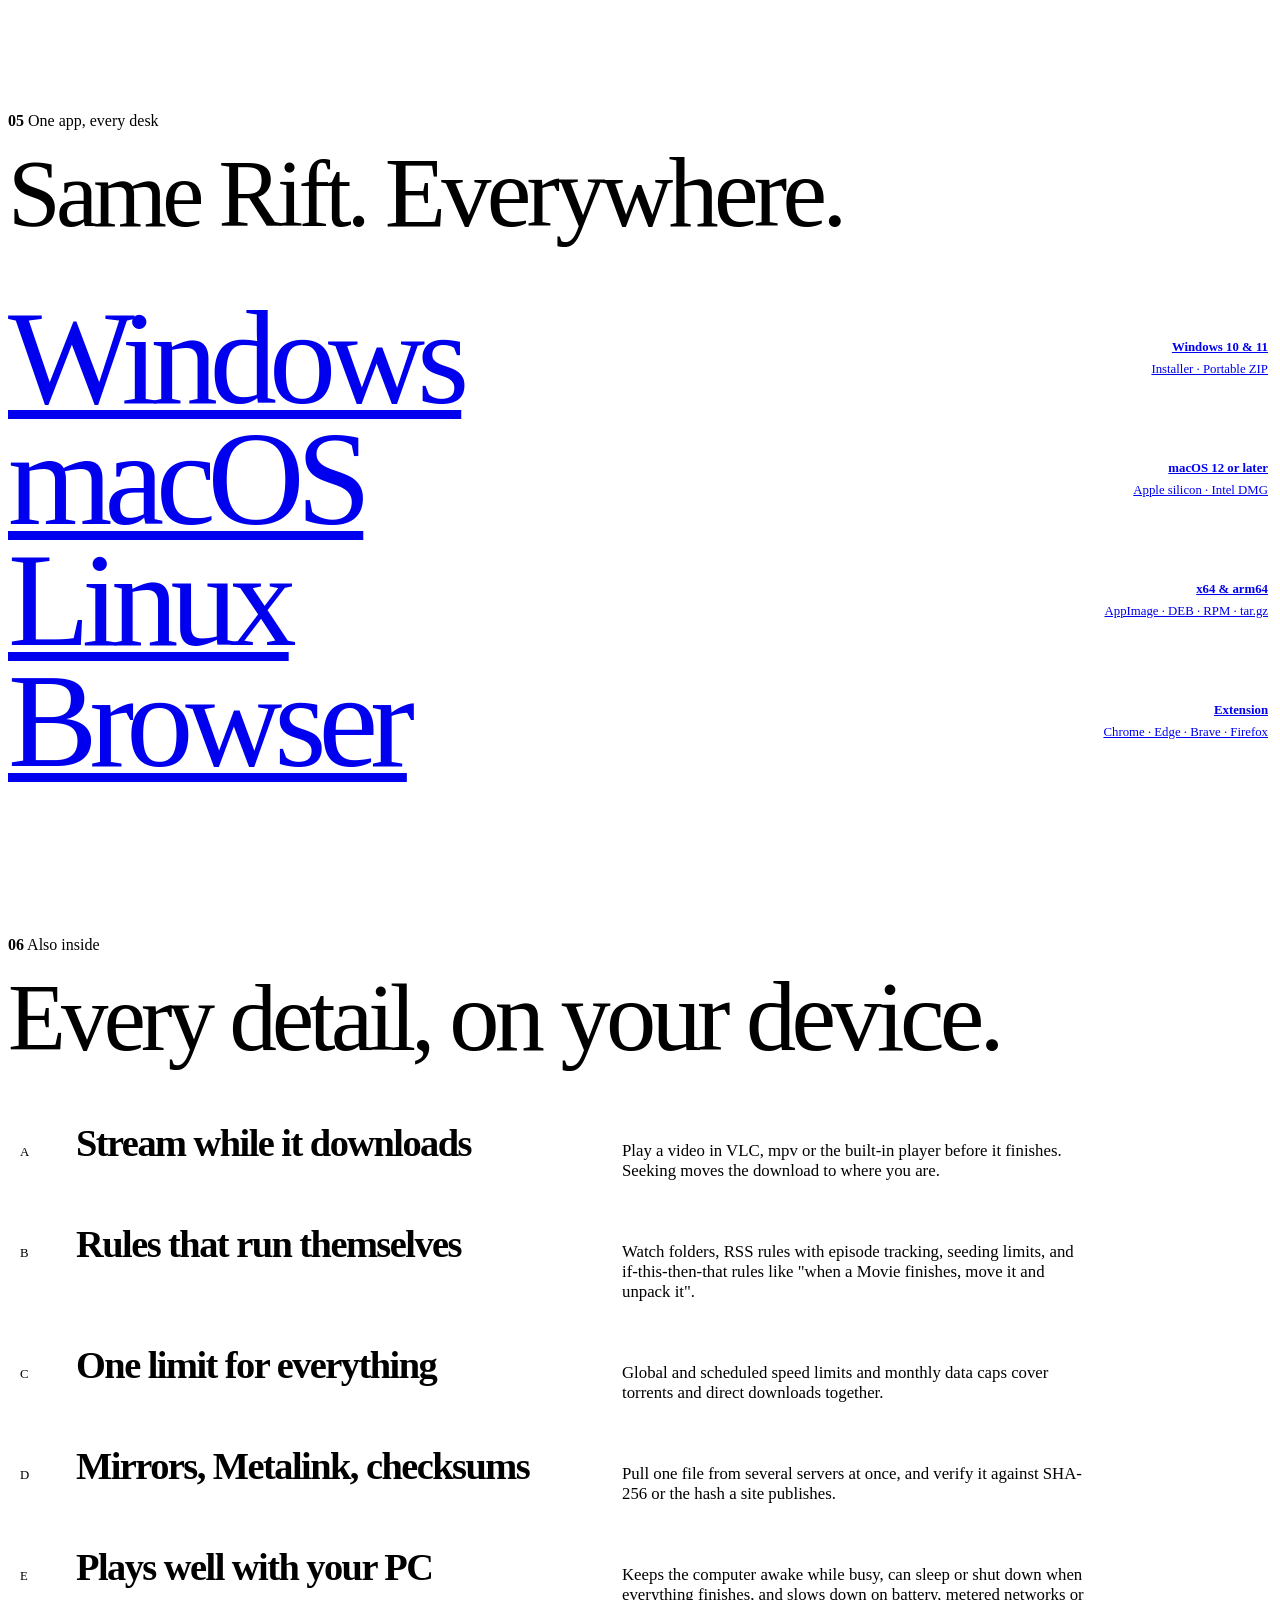
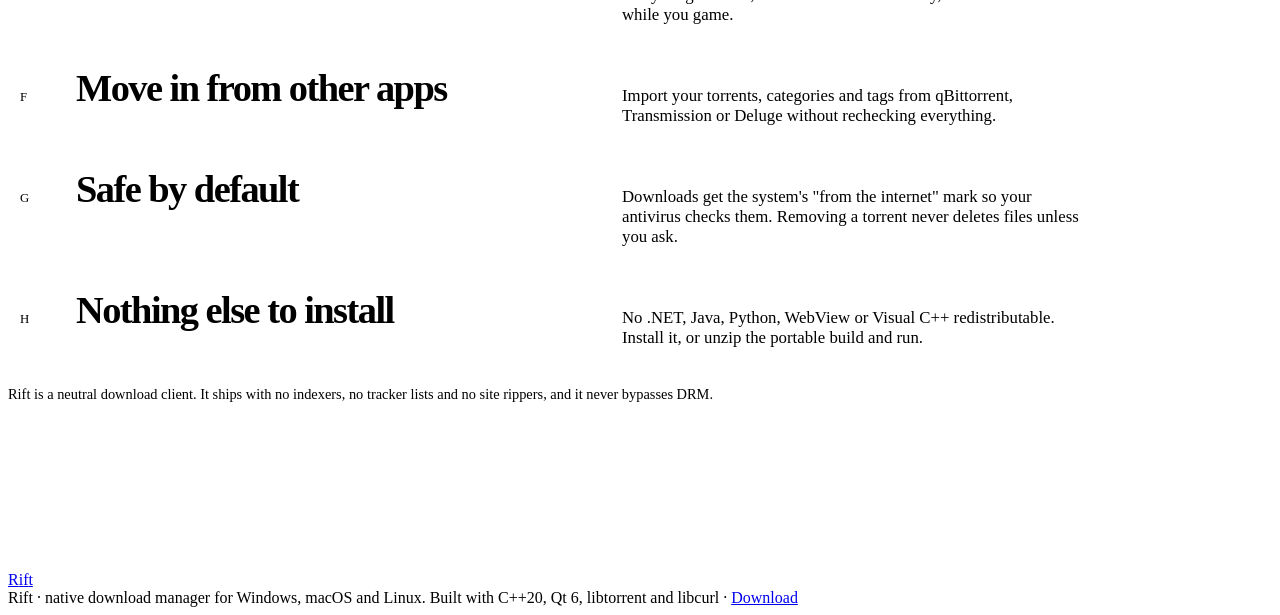
==== commit 0008b09a: "Release CI: cache vcpkg on Windows, diagnose the Linux smoke test, allow partial runs; launch video " ====
--- a/rift-static/index.html
+++ b/rift-static/index.html
@@ -371,6 +371,18 @@
 </div></div>
 
 <div class="wrap">
+<!-- ================= FILM ================= -->
+<section class="blk film" id="film" aria-label="Rift launch video">
+  <span class="eyebrow rv"><b>00</b> 29 seconds</span>
+  <h2 class="h2" data-split>See it <span class="s">move.</span></h2>
+  <div class="void film-frame rv">
+    <video id="filmVid" controls playsinline preload="none" poster="/assets/rift-launch.jpg" width="1920" height="1080"
+           aria-label="Rift launch video: the real app downloading torrents and direct links">
+      <source src="/assets/rift-launch.mp4" type="video/mp4">
+    </video>
+  </div>
+</section>
+
 <!-- ================= LANES ================= -->
 <section class="blk" id="lanes">
   <div class="two">
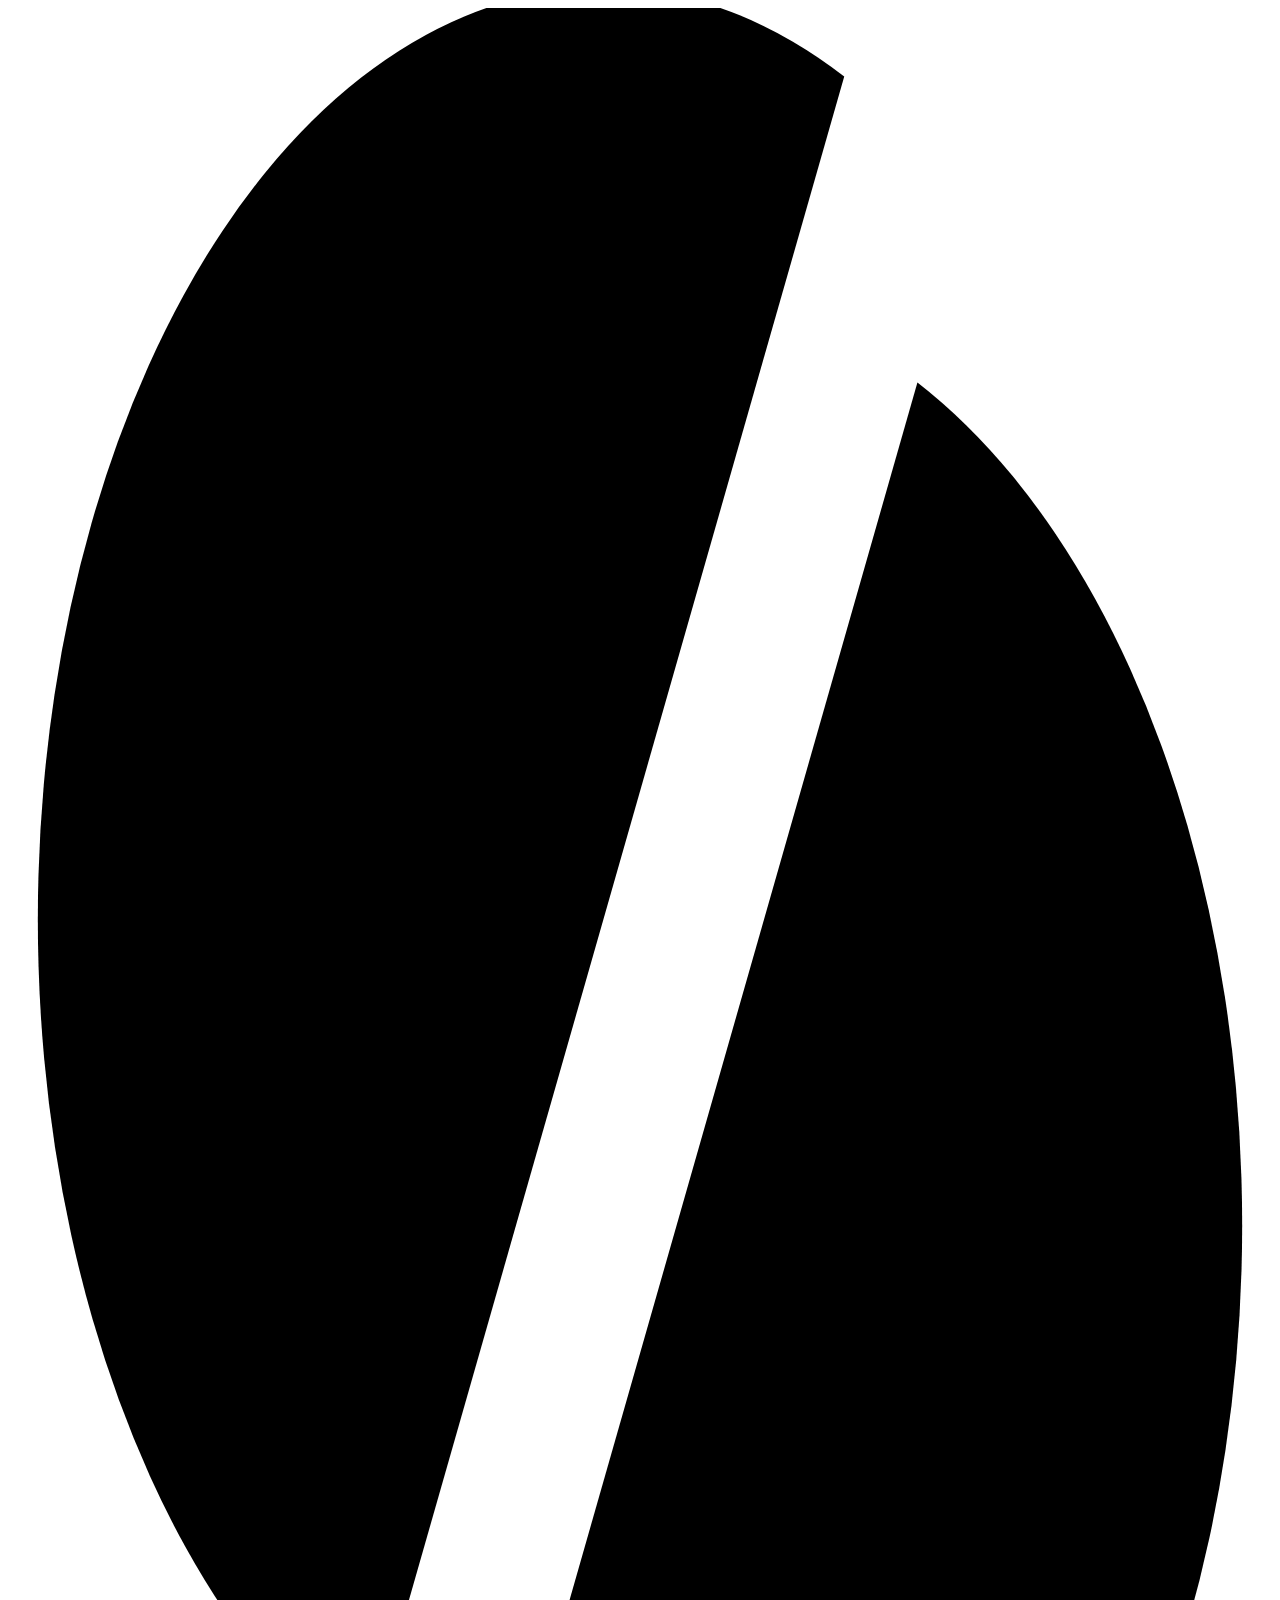
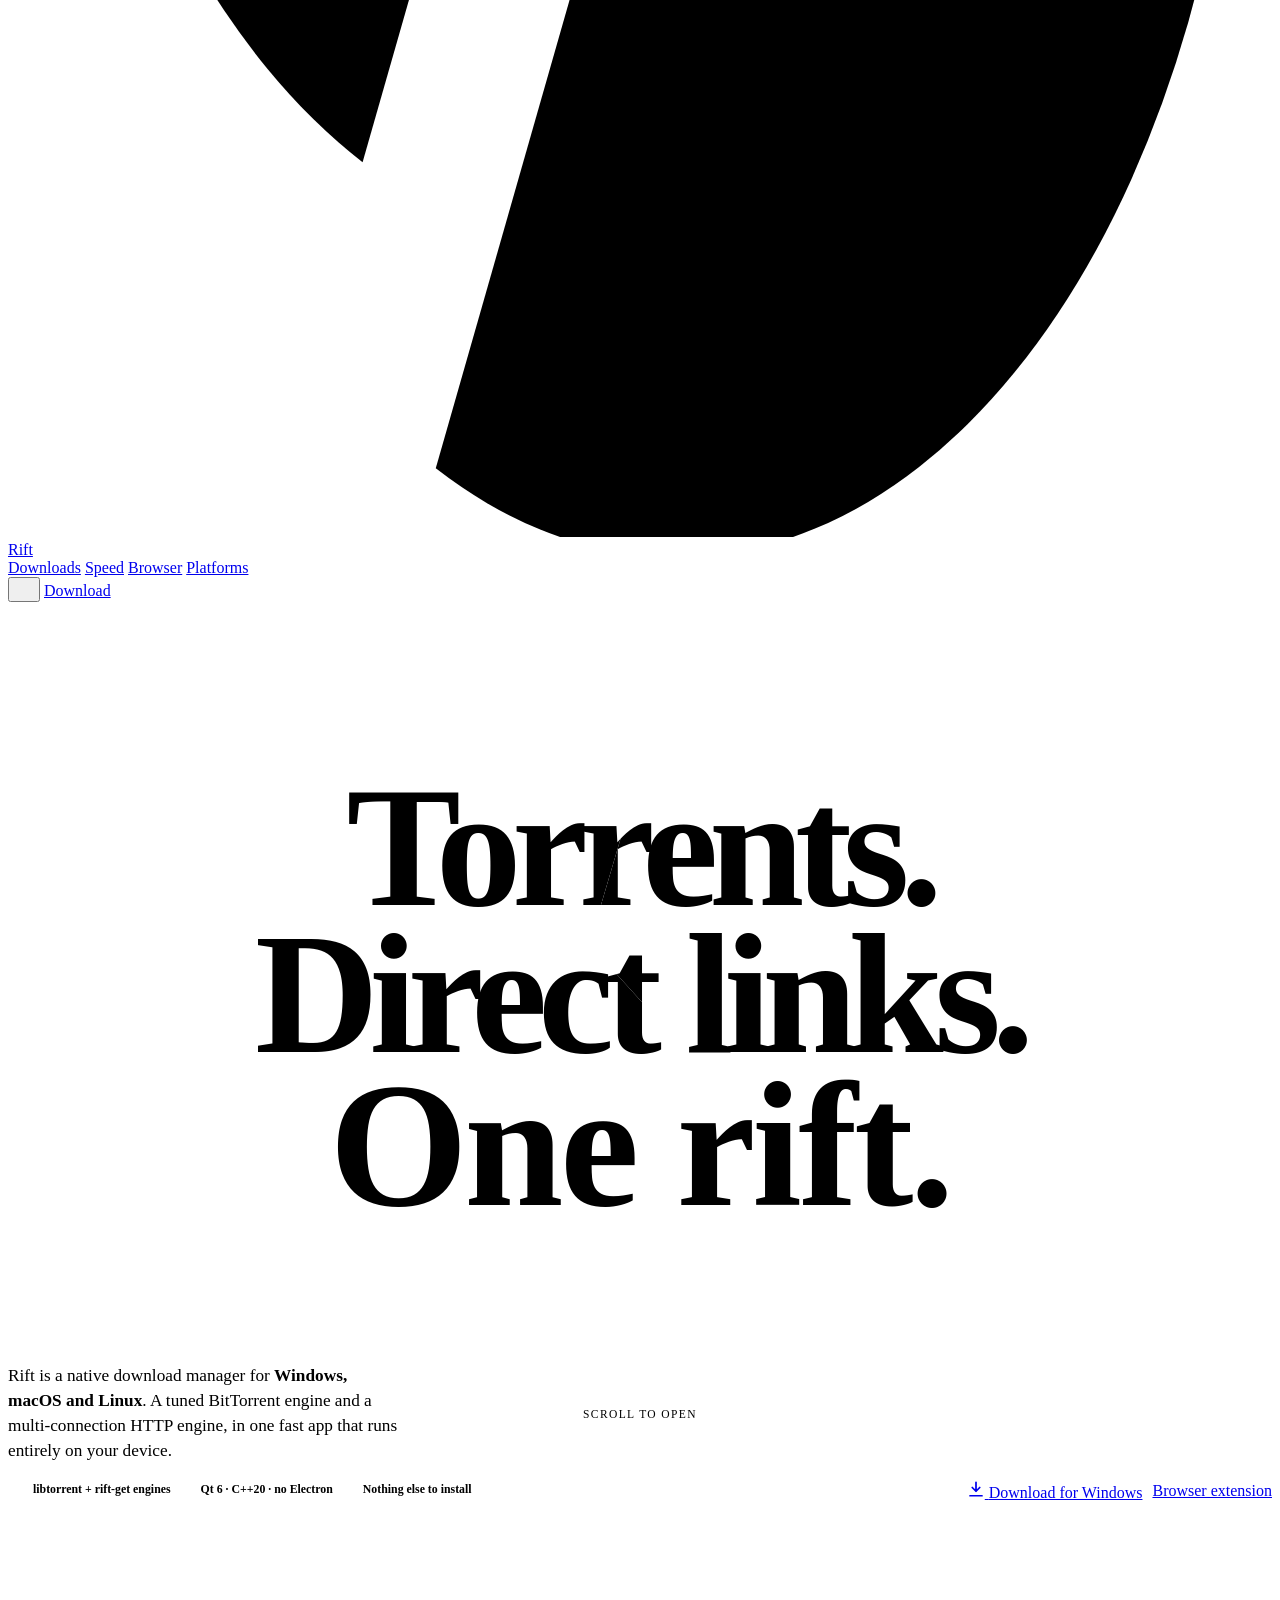
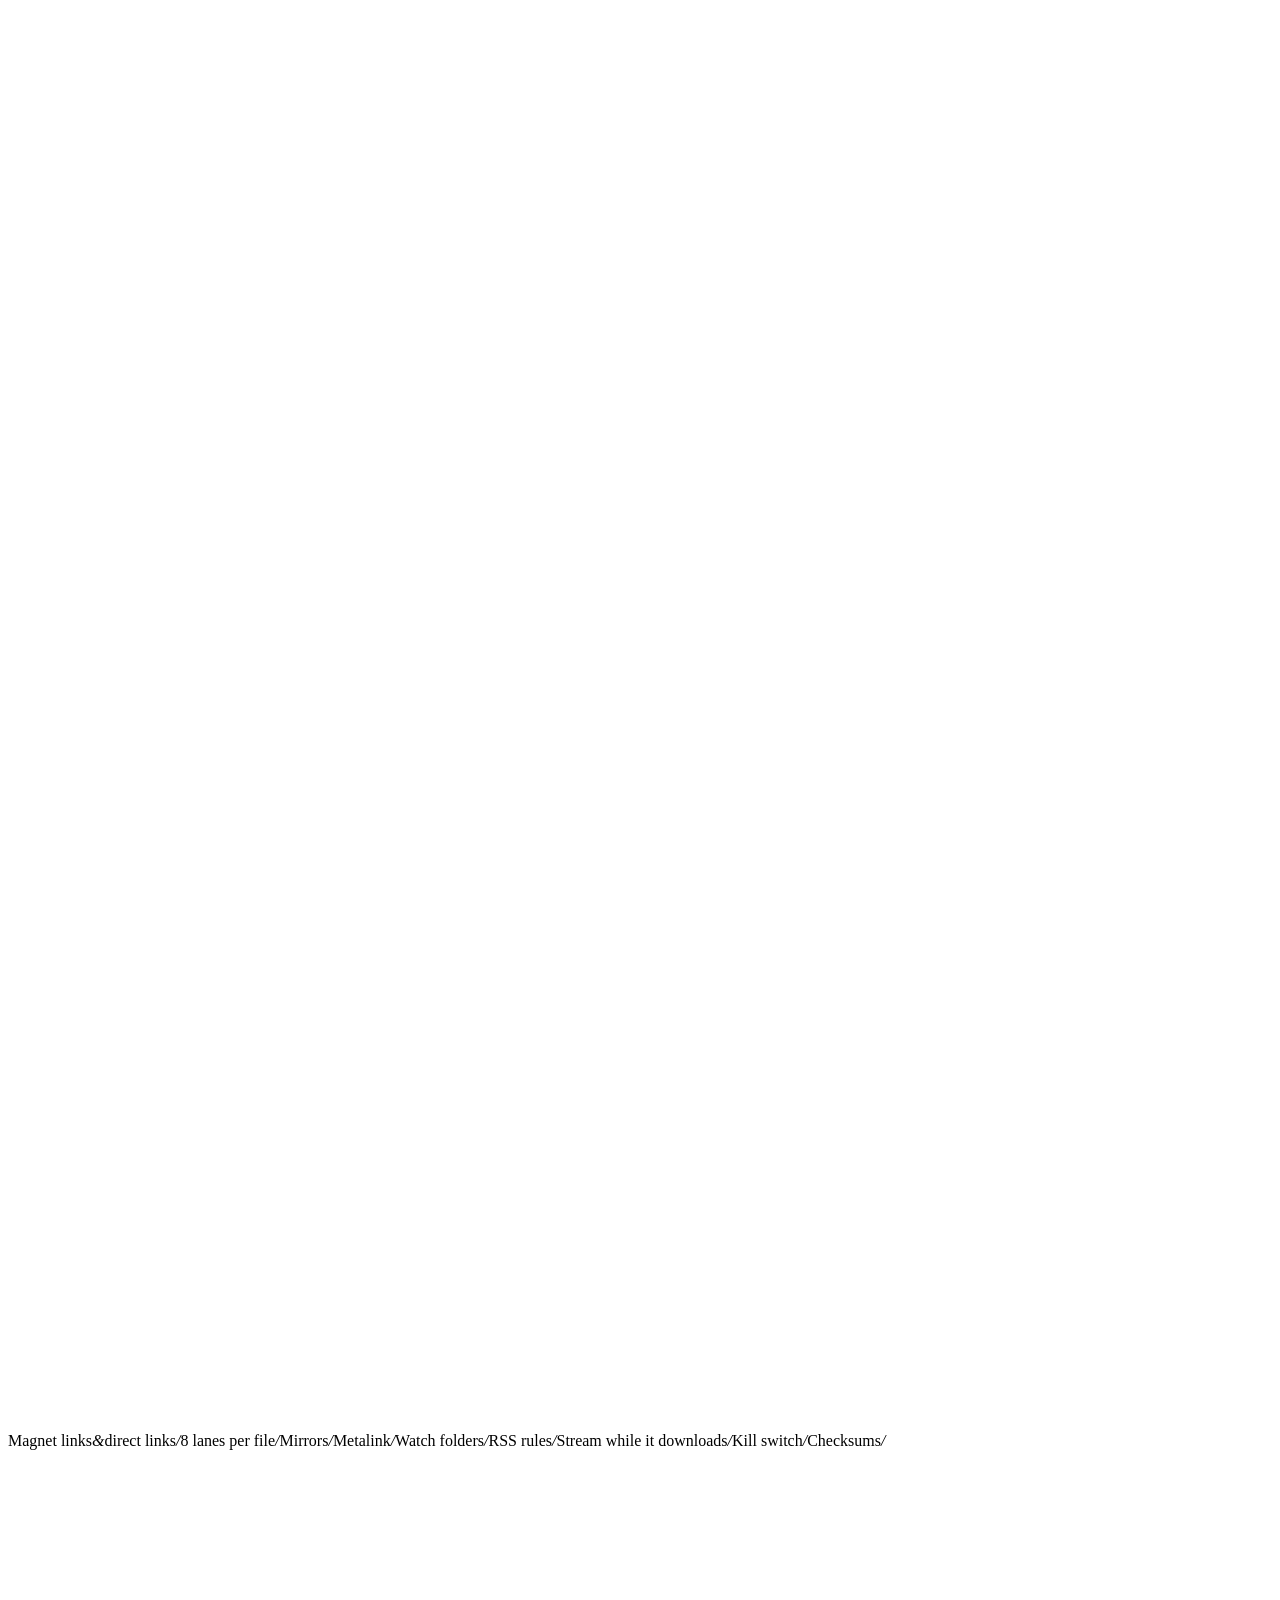
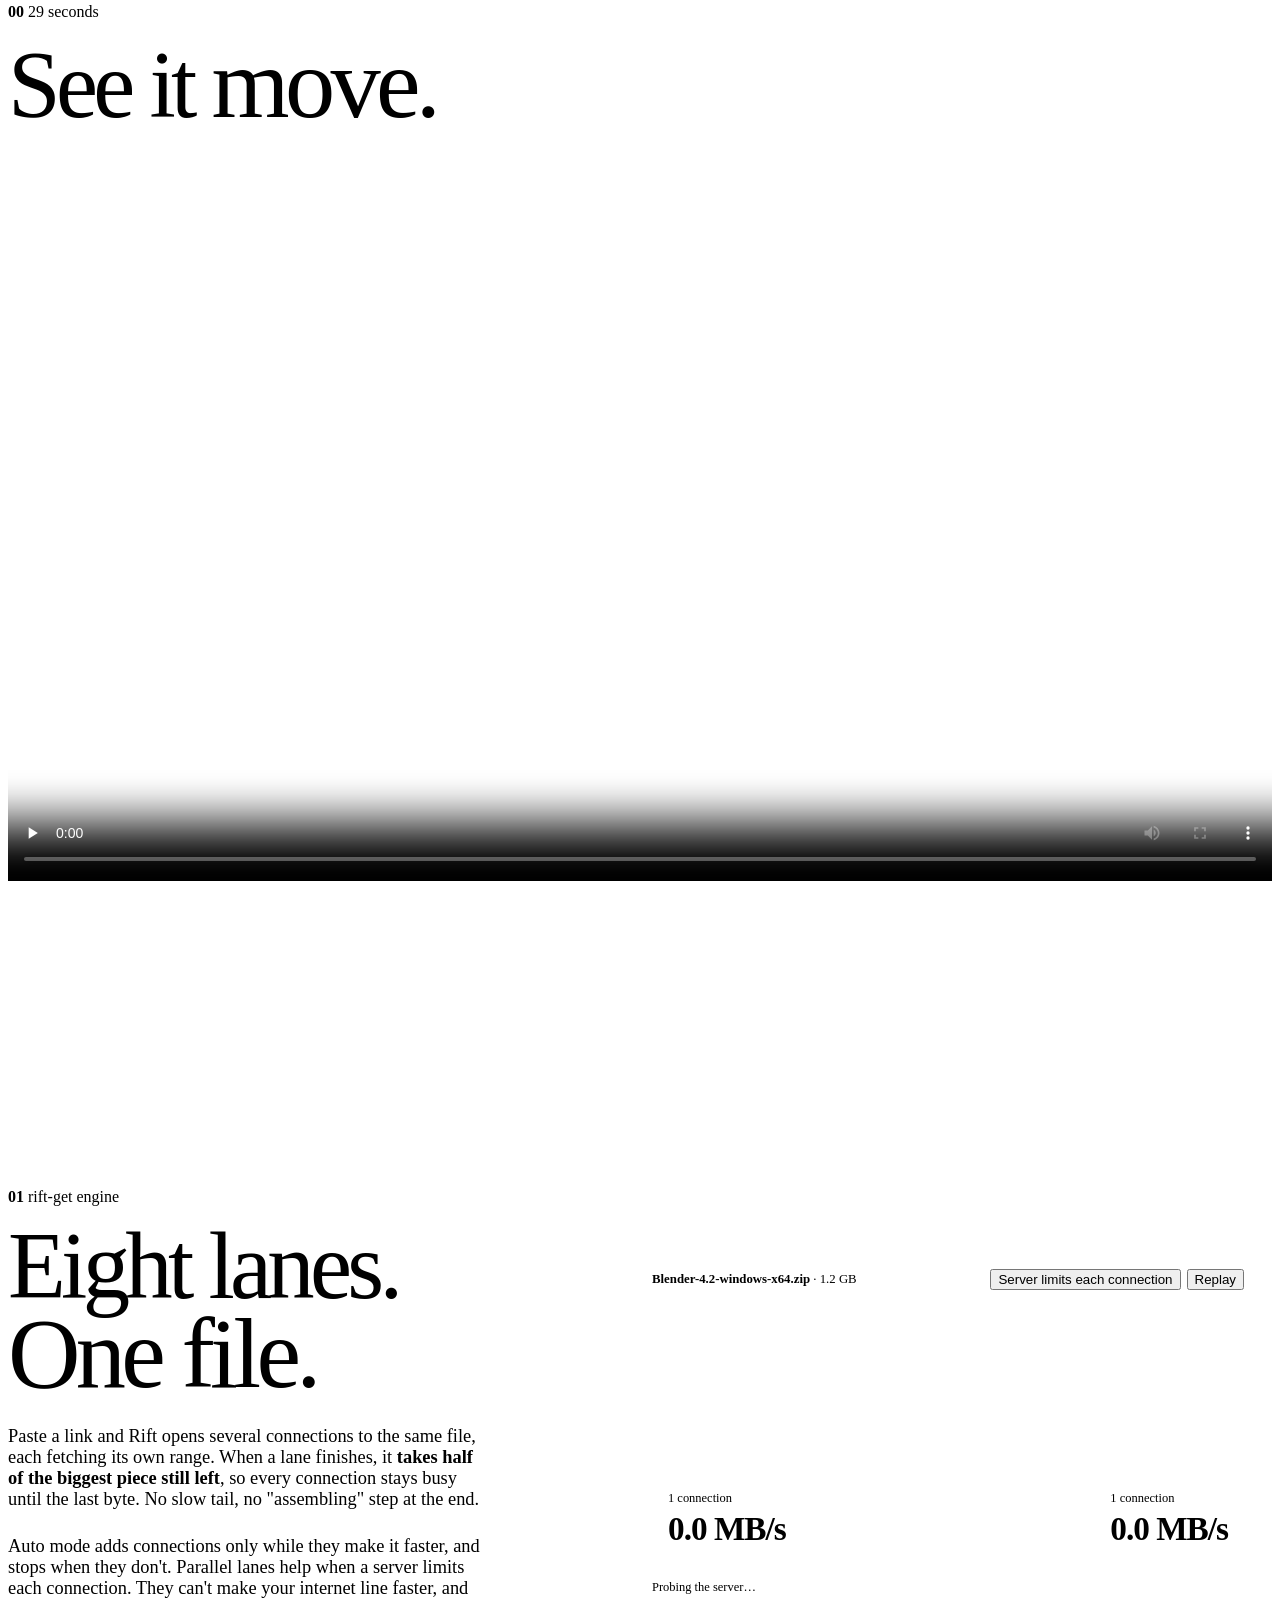
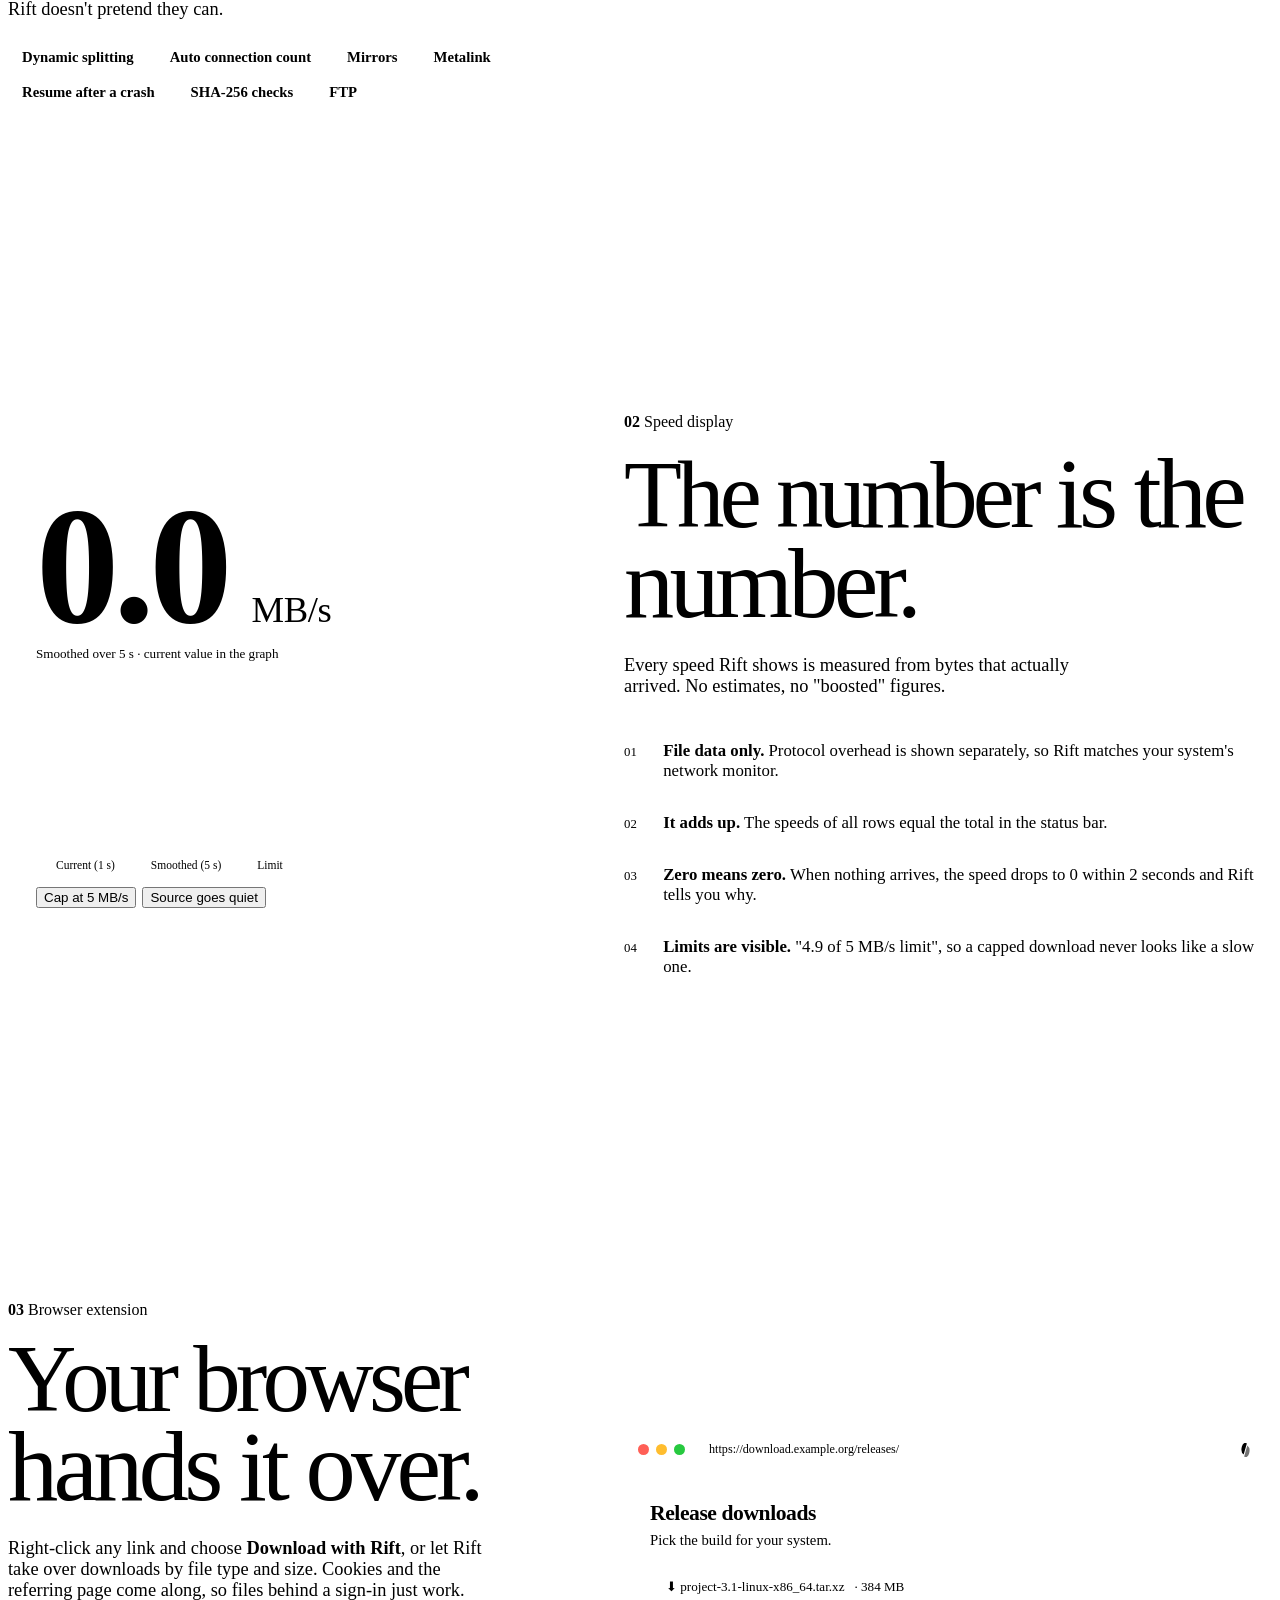
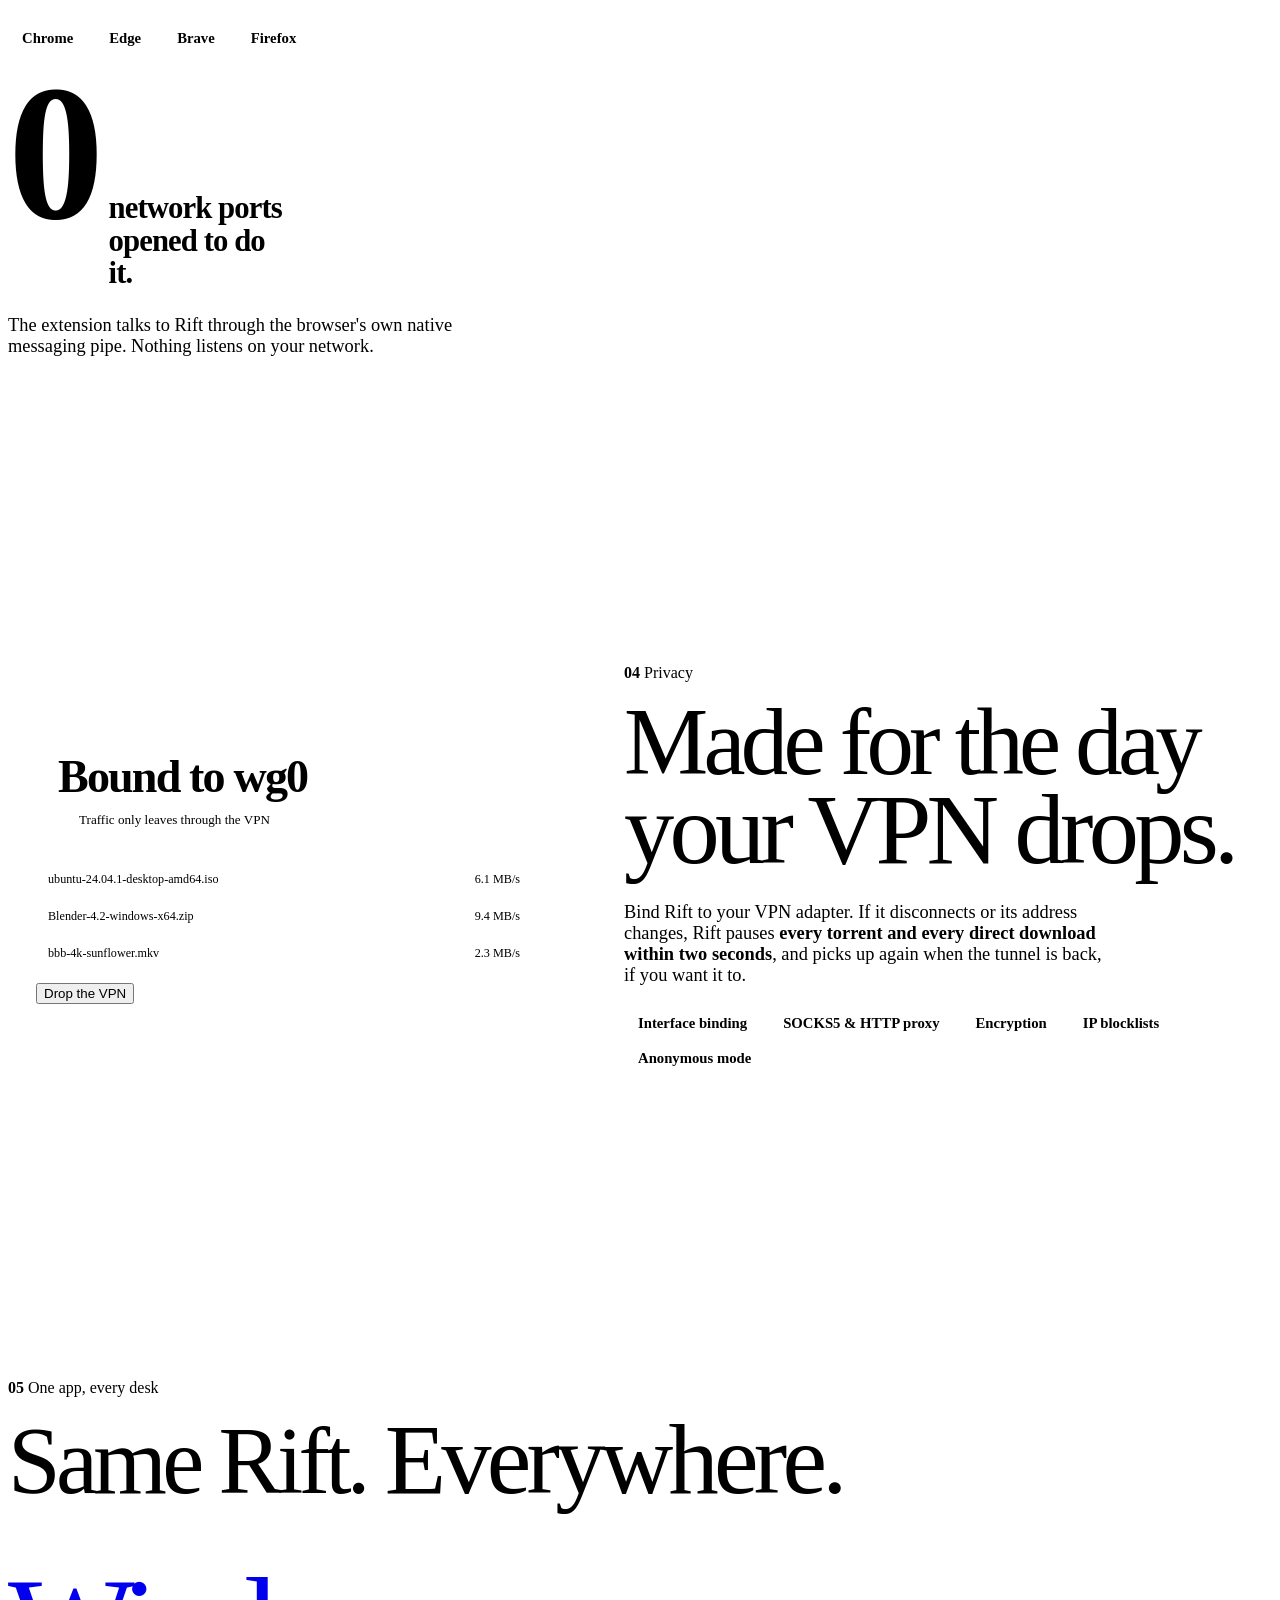
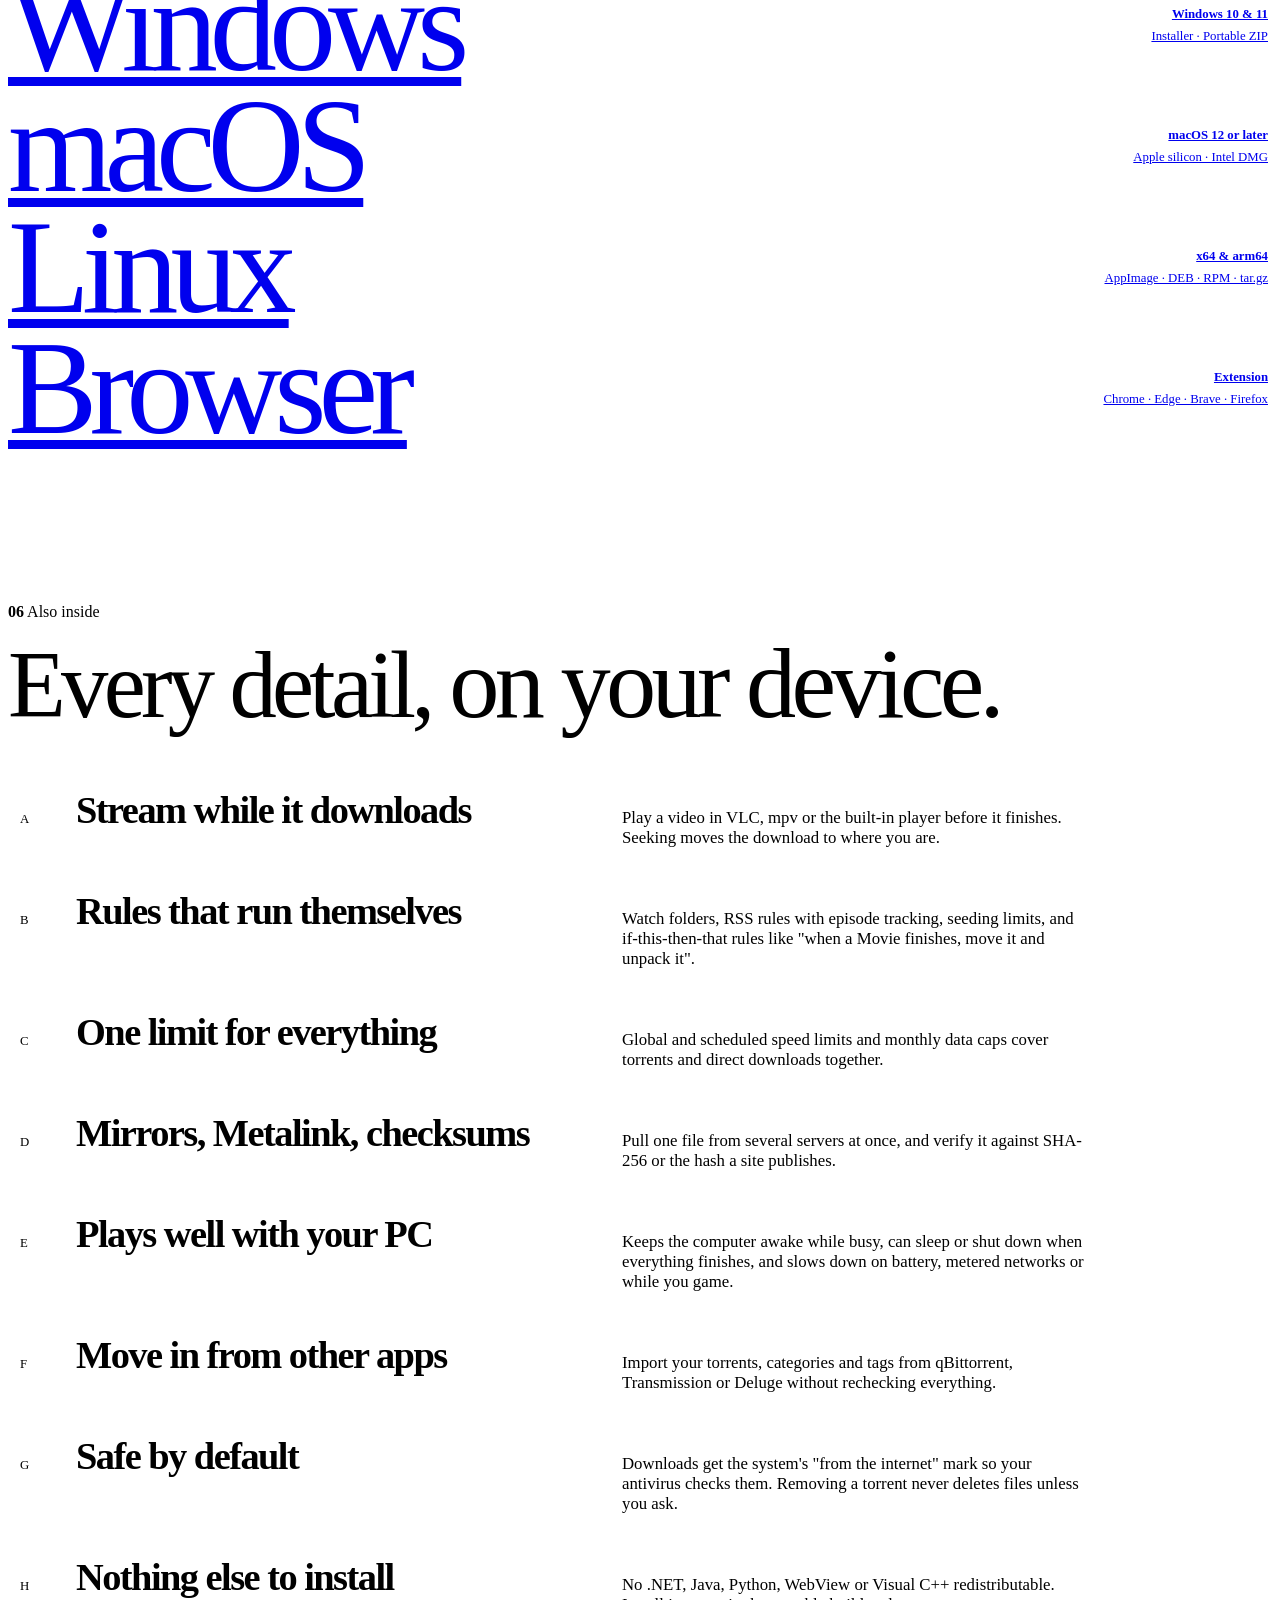
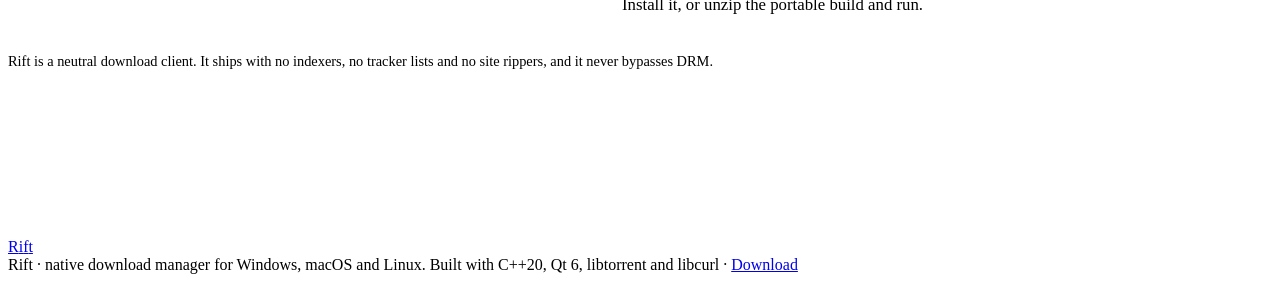
==== commit 58bac80d: "Fix video frame rendering: ensure 16:9 aspect ratio and prevent cropping" ====
--- a/rift-static/index.html
+++ b/rift-static/index.html
@@ -111,6 +111,11 @@
 .chips li{border:1.5px solid var(--ink);border-radius:99px;padding:5px 14px;font-weight:600;font-size:.92rem;transition:background .2s,color .2s}
 .chips li:hover{background:var(--ink);color:var(--stone)}
 
+/* ---- Film (launch video) ---- */
+.film .h2{margin-bottom:clamp(22px,3.5vw,40px)}
+.film-frame{aspect-ratio:16/9;width:100%;max-width:100%;padding:0;overflow:hidden}
+.film-frame video{display:block;width:100%;height:100%;max-width:100%;aspect-ratio:16/9;object-fit:contain;background:var(--void)}
+
 /* ---- Lanes (segmentation) ---- */
 .lanes{padding:clamp(18px,2.4vw,28px)}
 .lanes-top{display:flex;justify-content:space-between;align-items:center;gap:10px;flex-wrap:wrap;margin-bottom:16px}
@@ -377,6 +382,7 @@
   <h2 class="h2" data-split>See it <span class="s">move.</span></h2>
   <div class="void film-frame rv">
     <video id="filmVid" controls playsinline preload="none" poster="/assets/rift-launch.jpg" width="1920" height="1080"
+           style="width:100%;height:auto;aspect-ratio:16/9;display:block;object-fit:contain;"
            aria-label="Rift launch video: the real app downloading torrents and direct links">
       <source src="/assets/rift-launch.mp4" type="video/mp4">
     </video>
